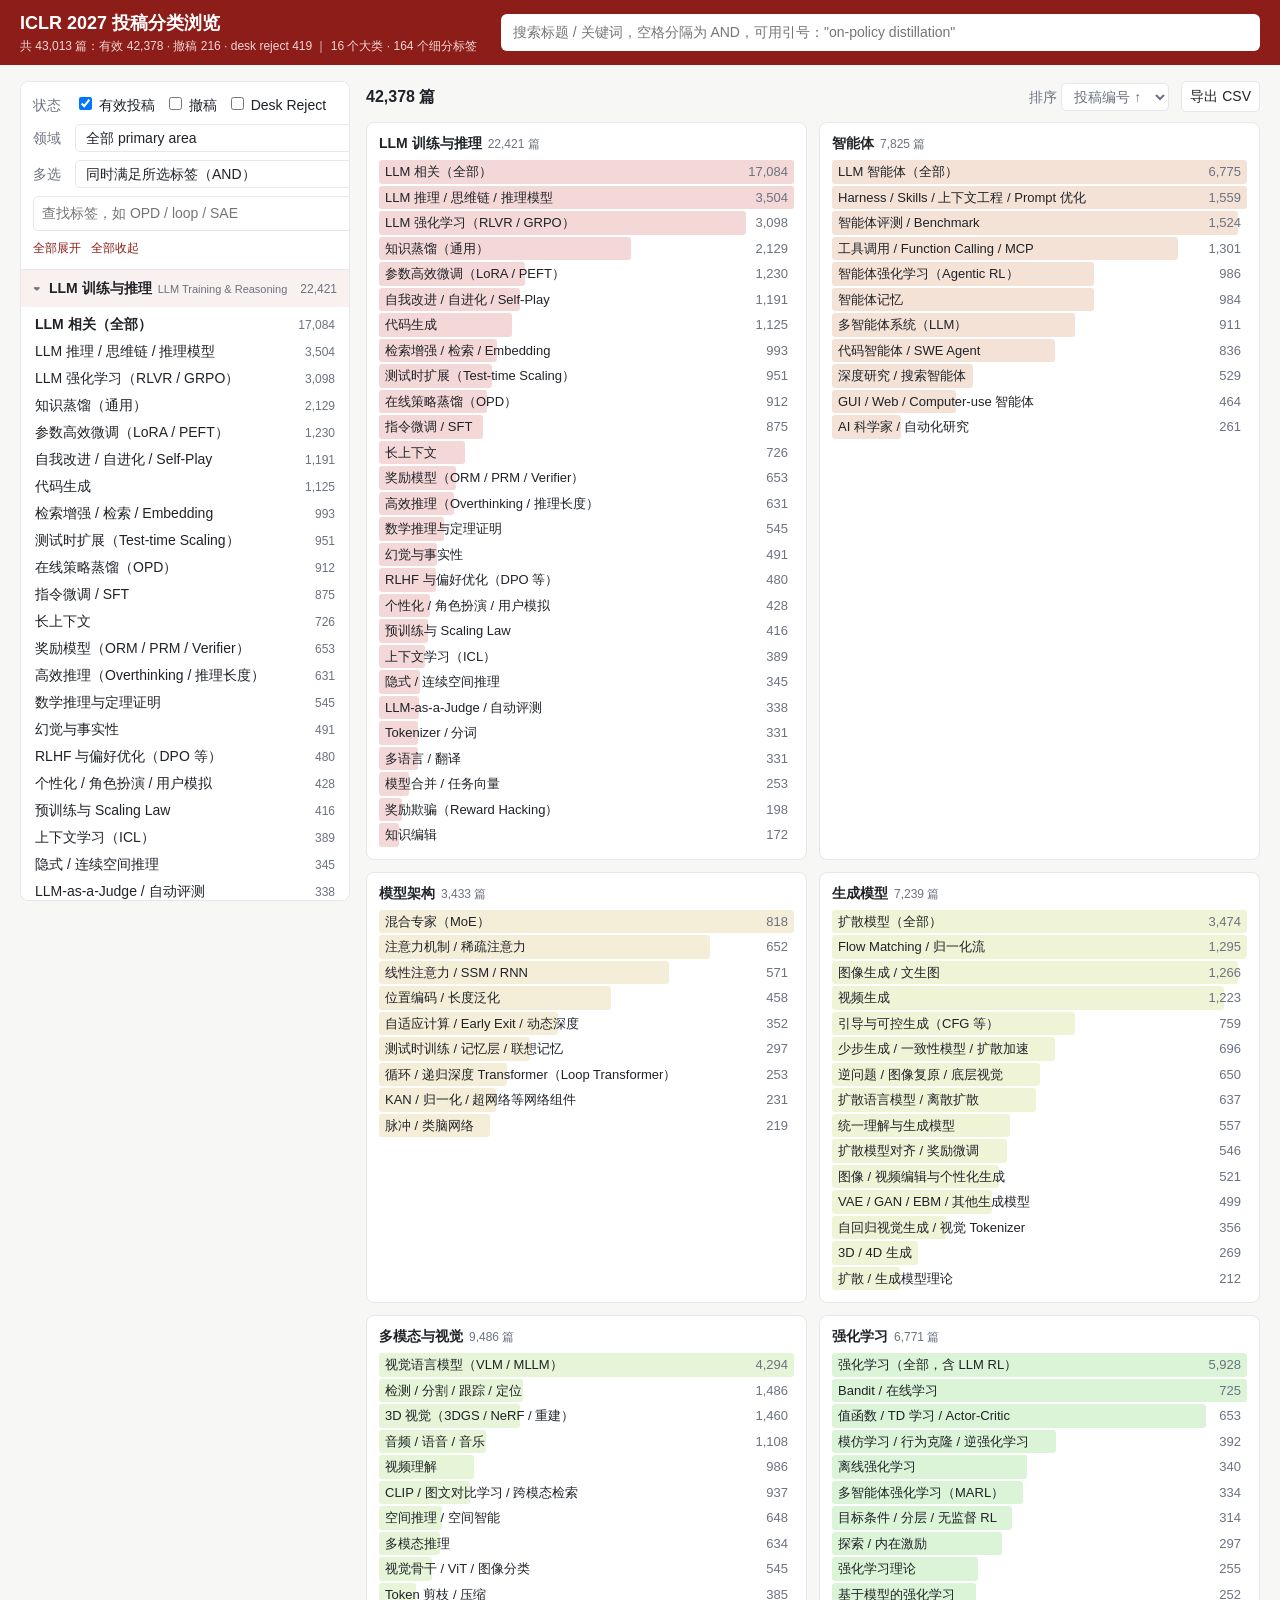
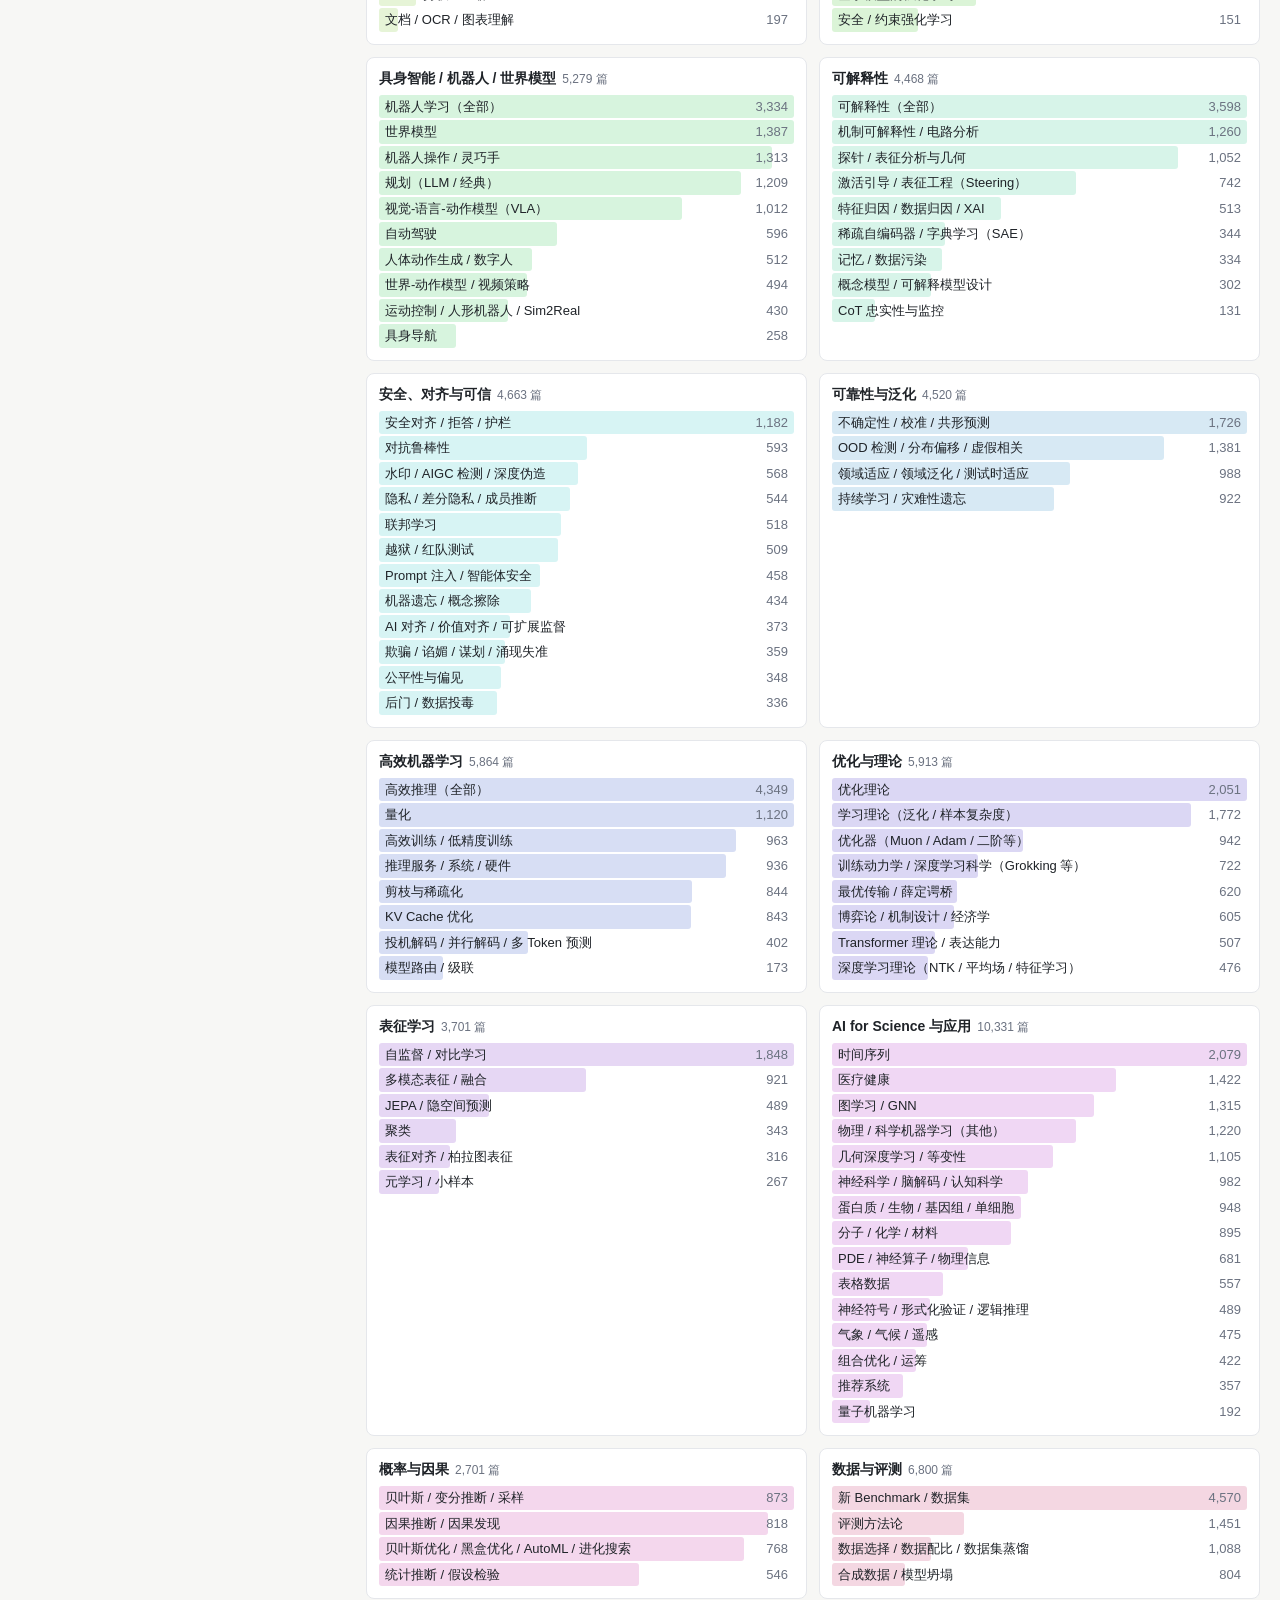
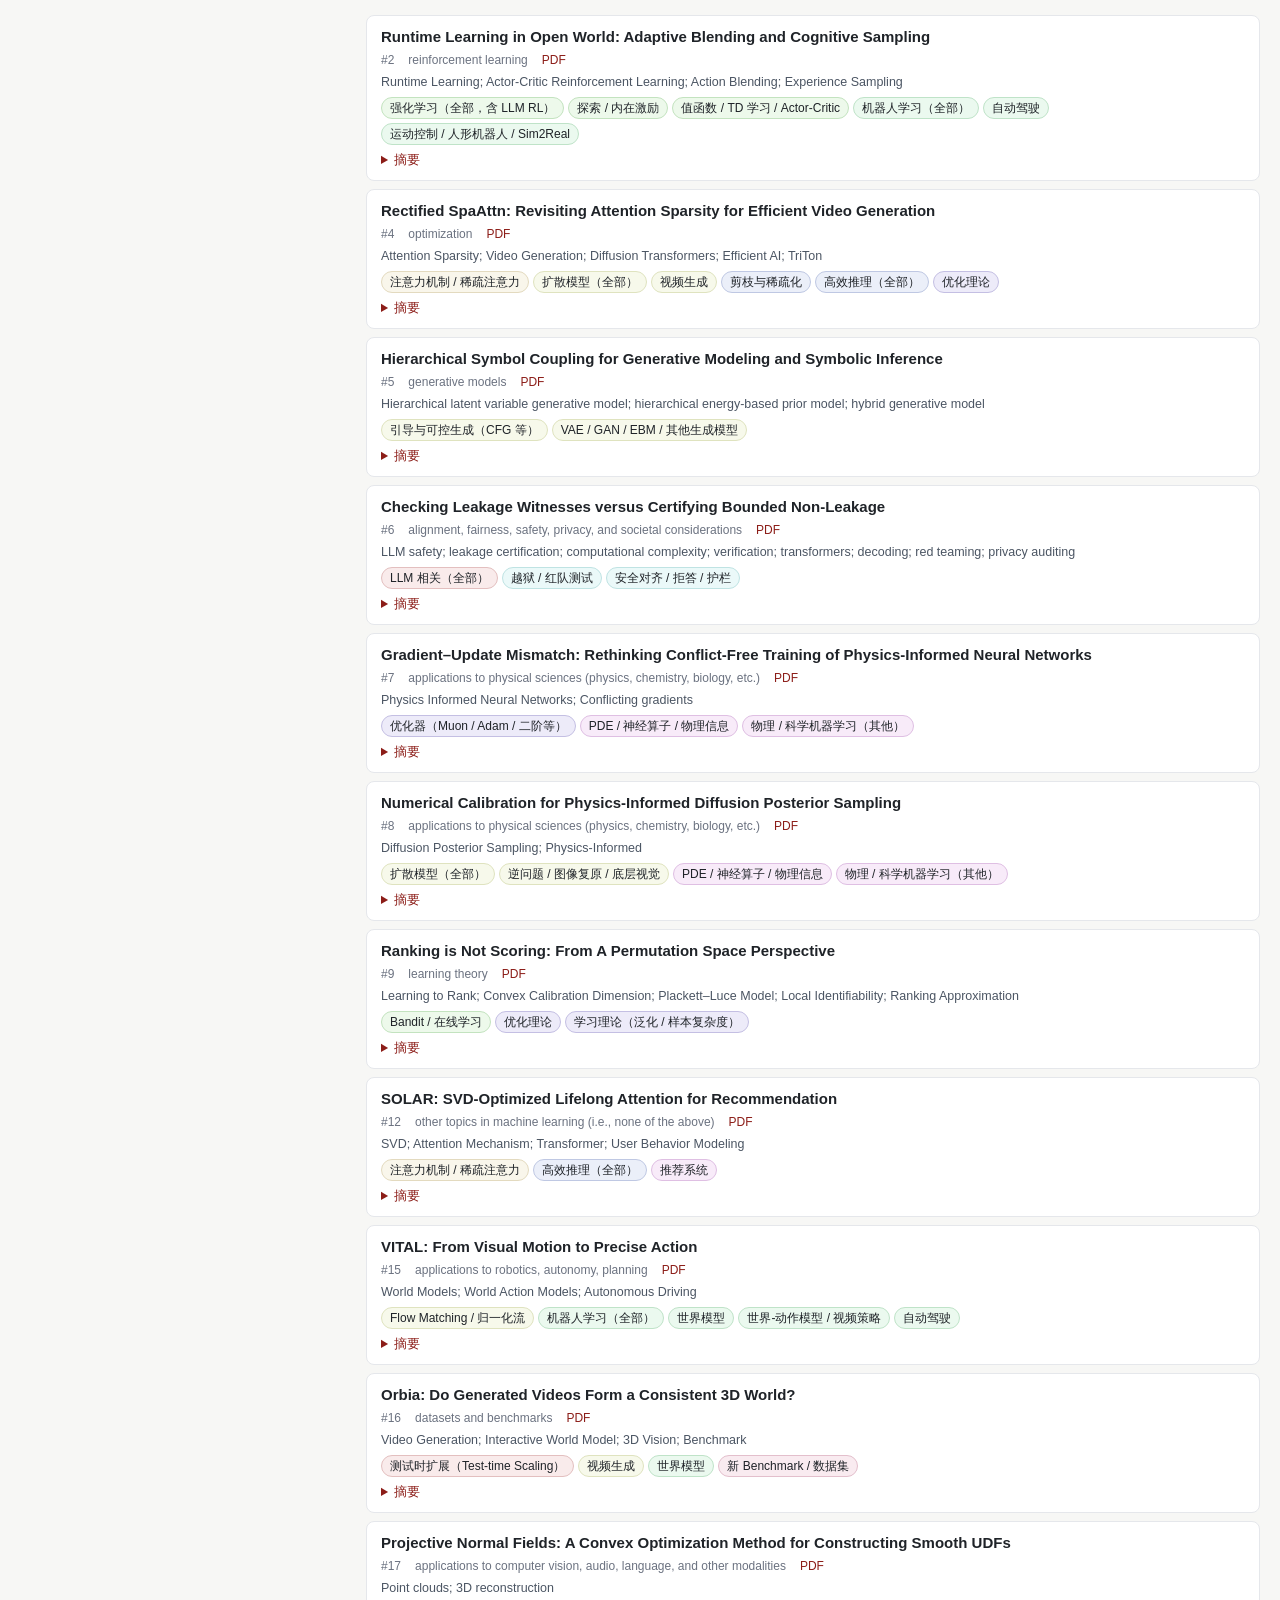
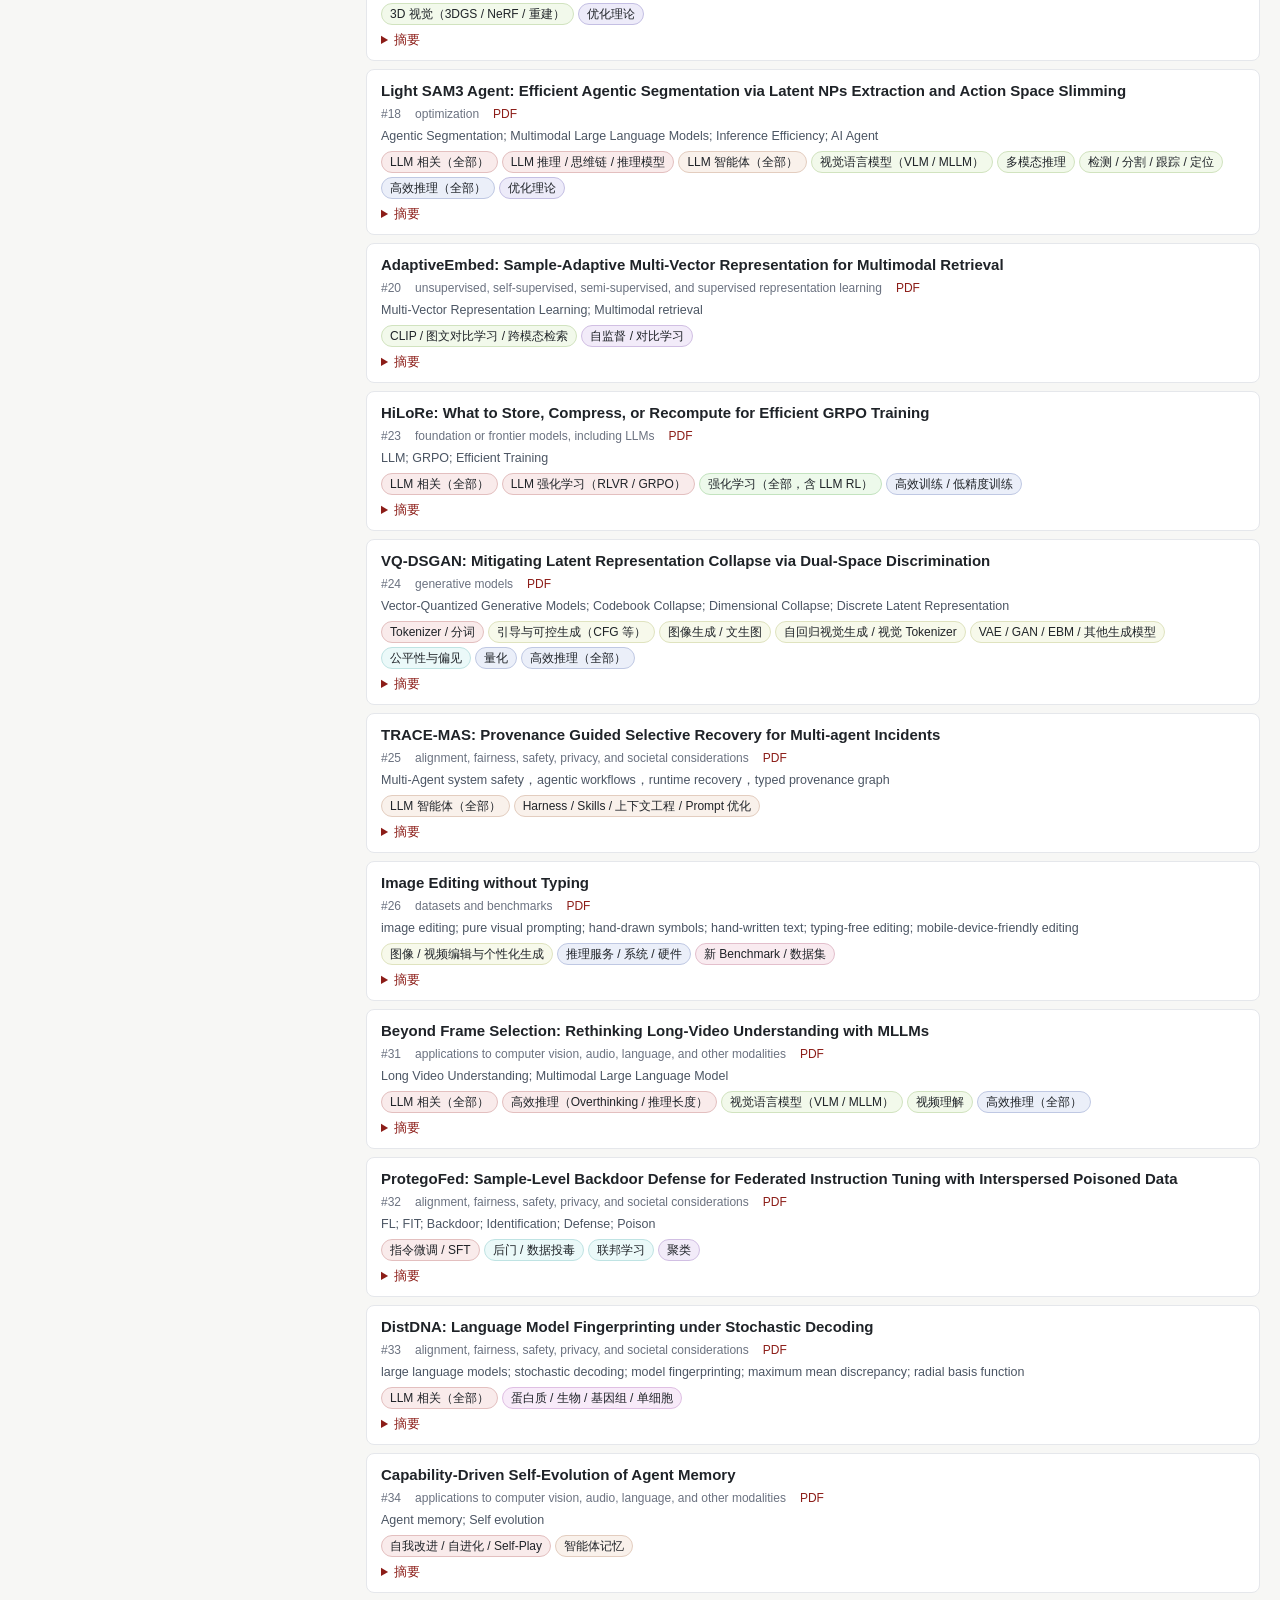
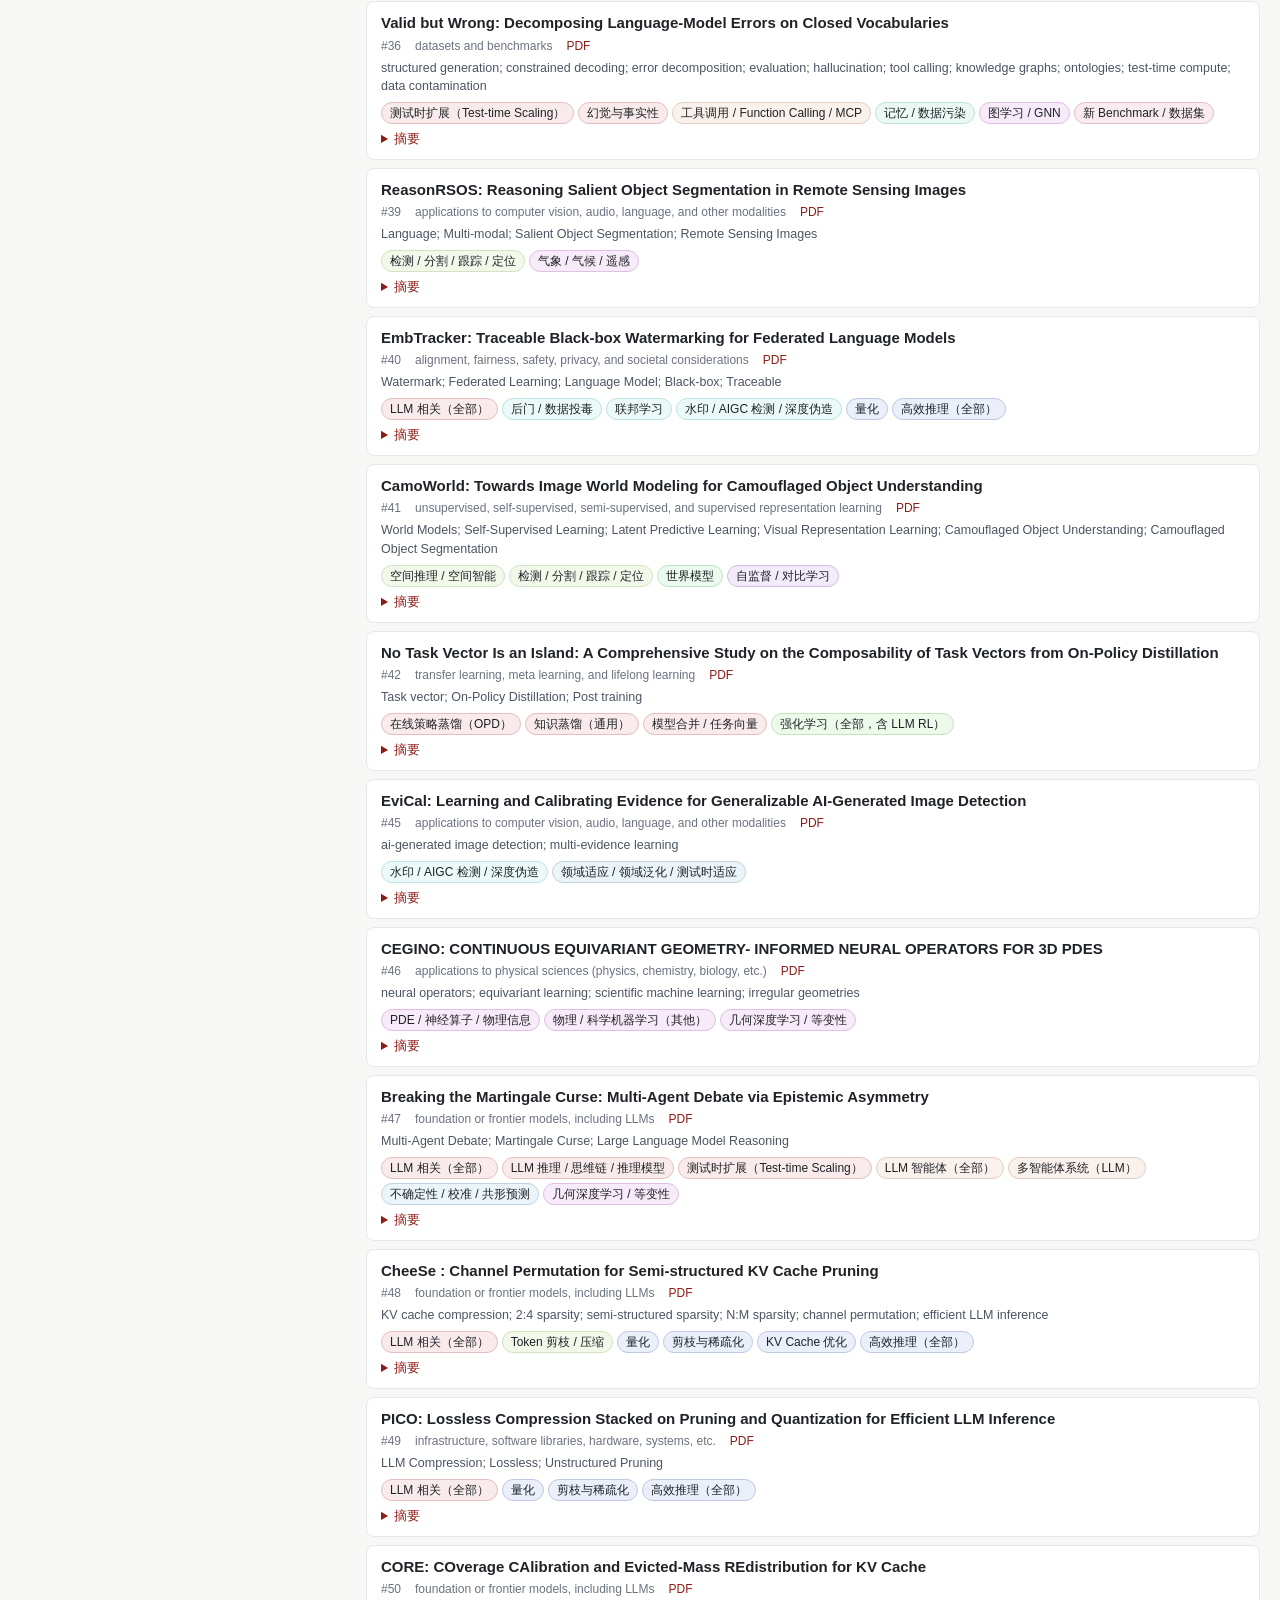
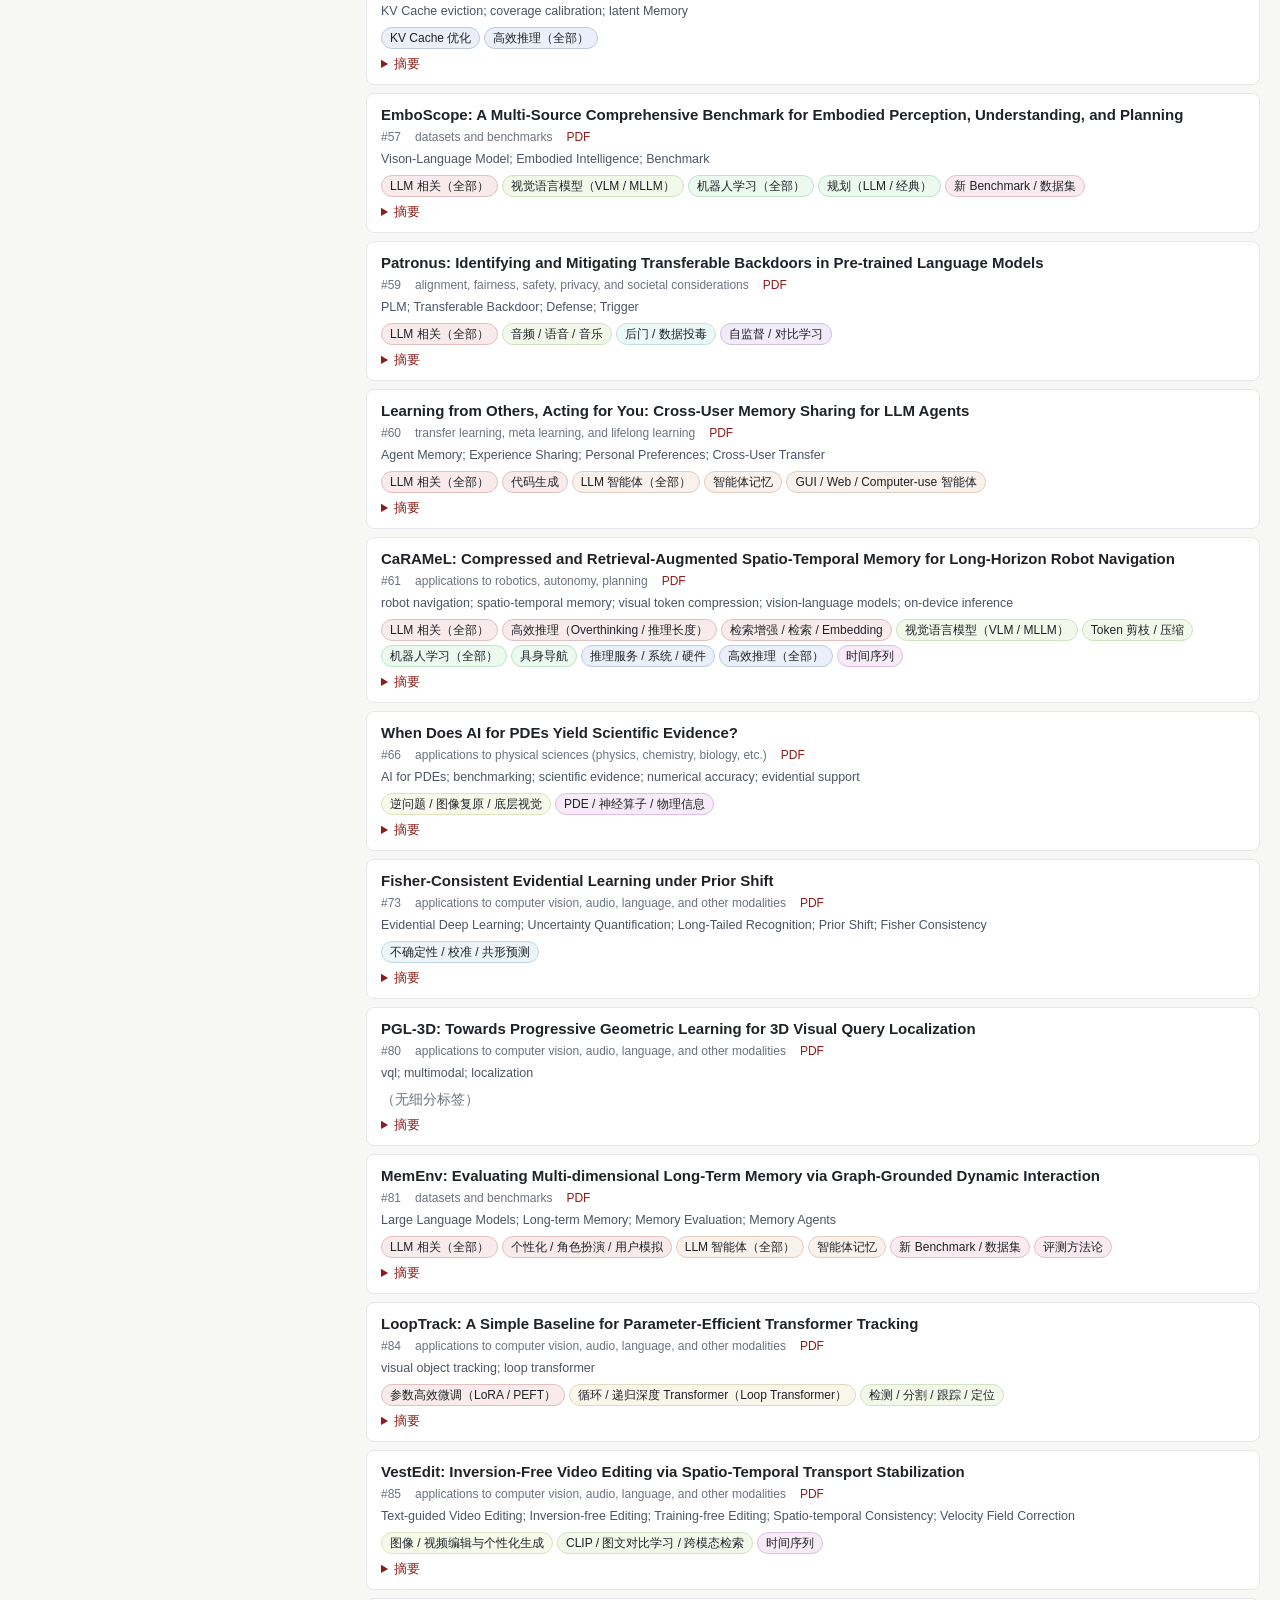
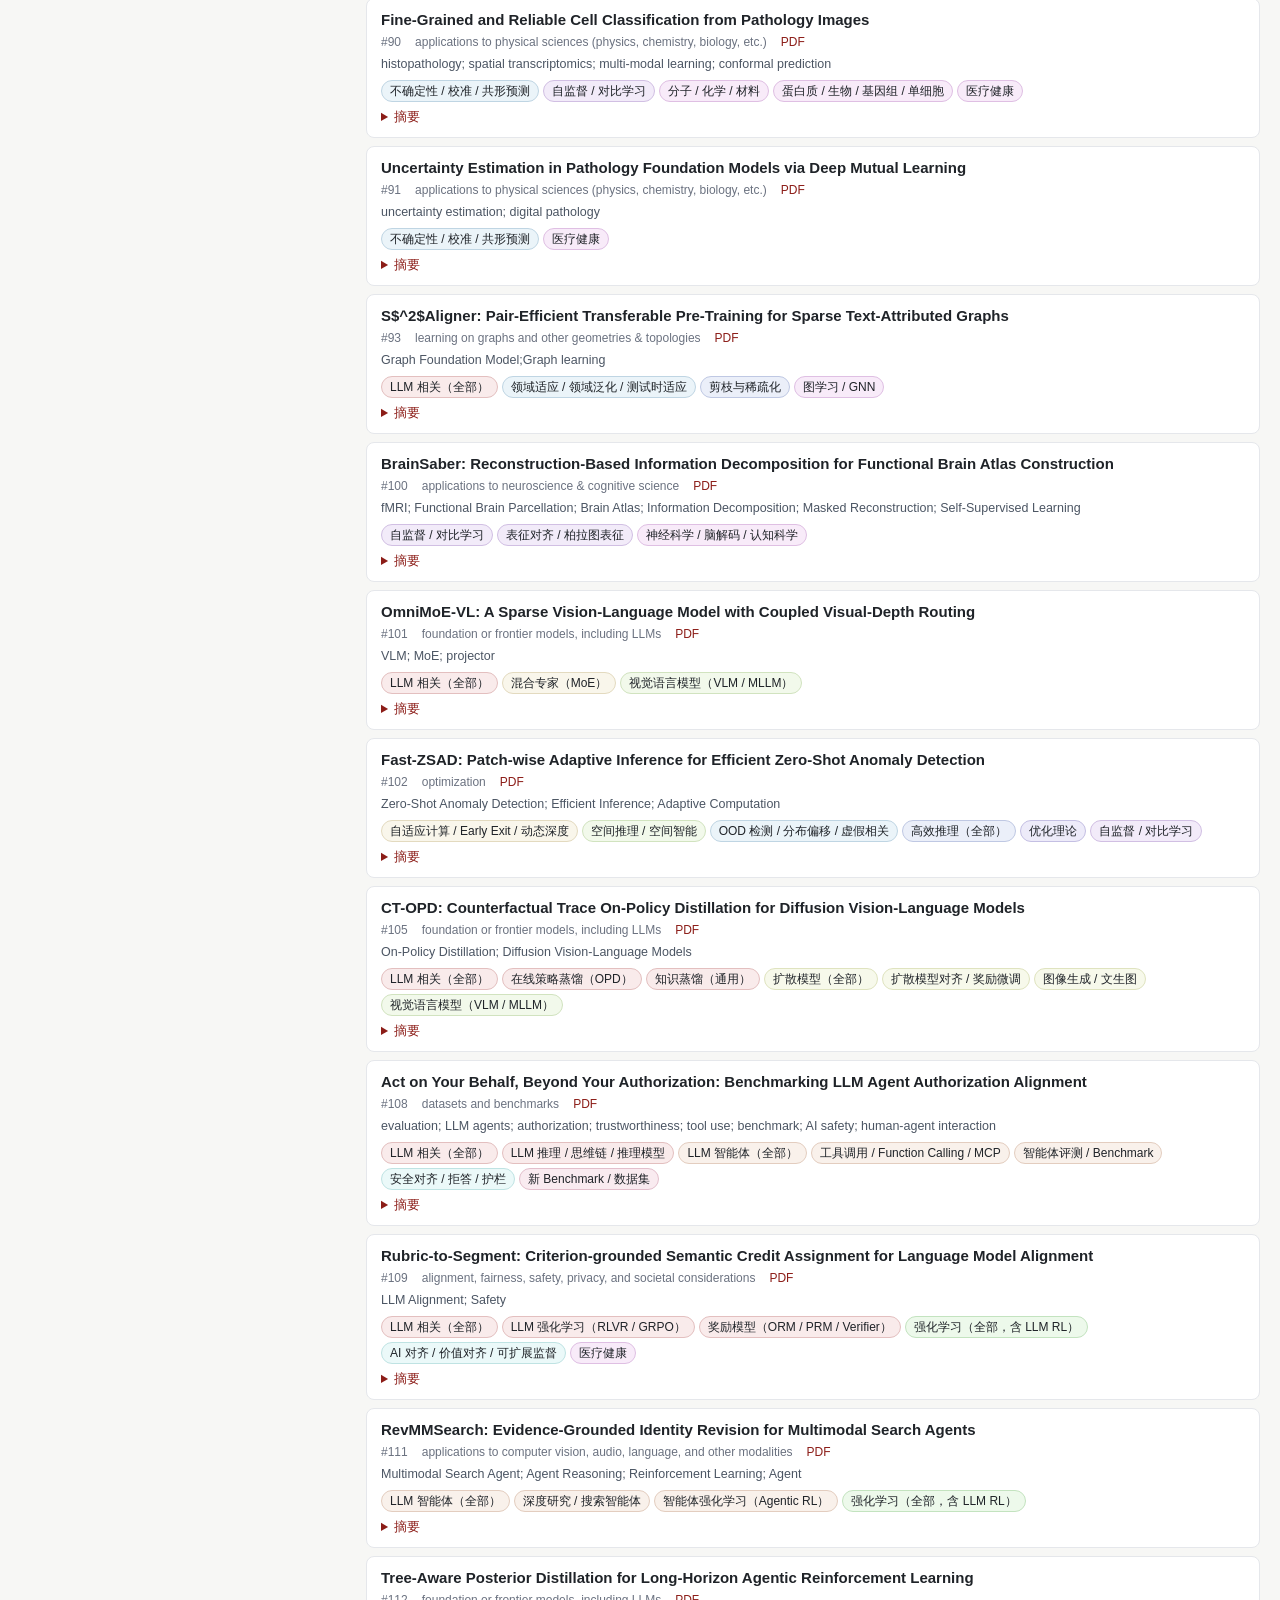
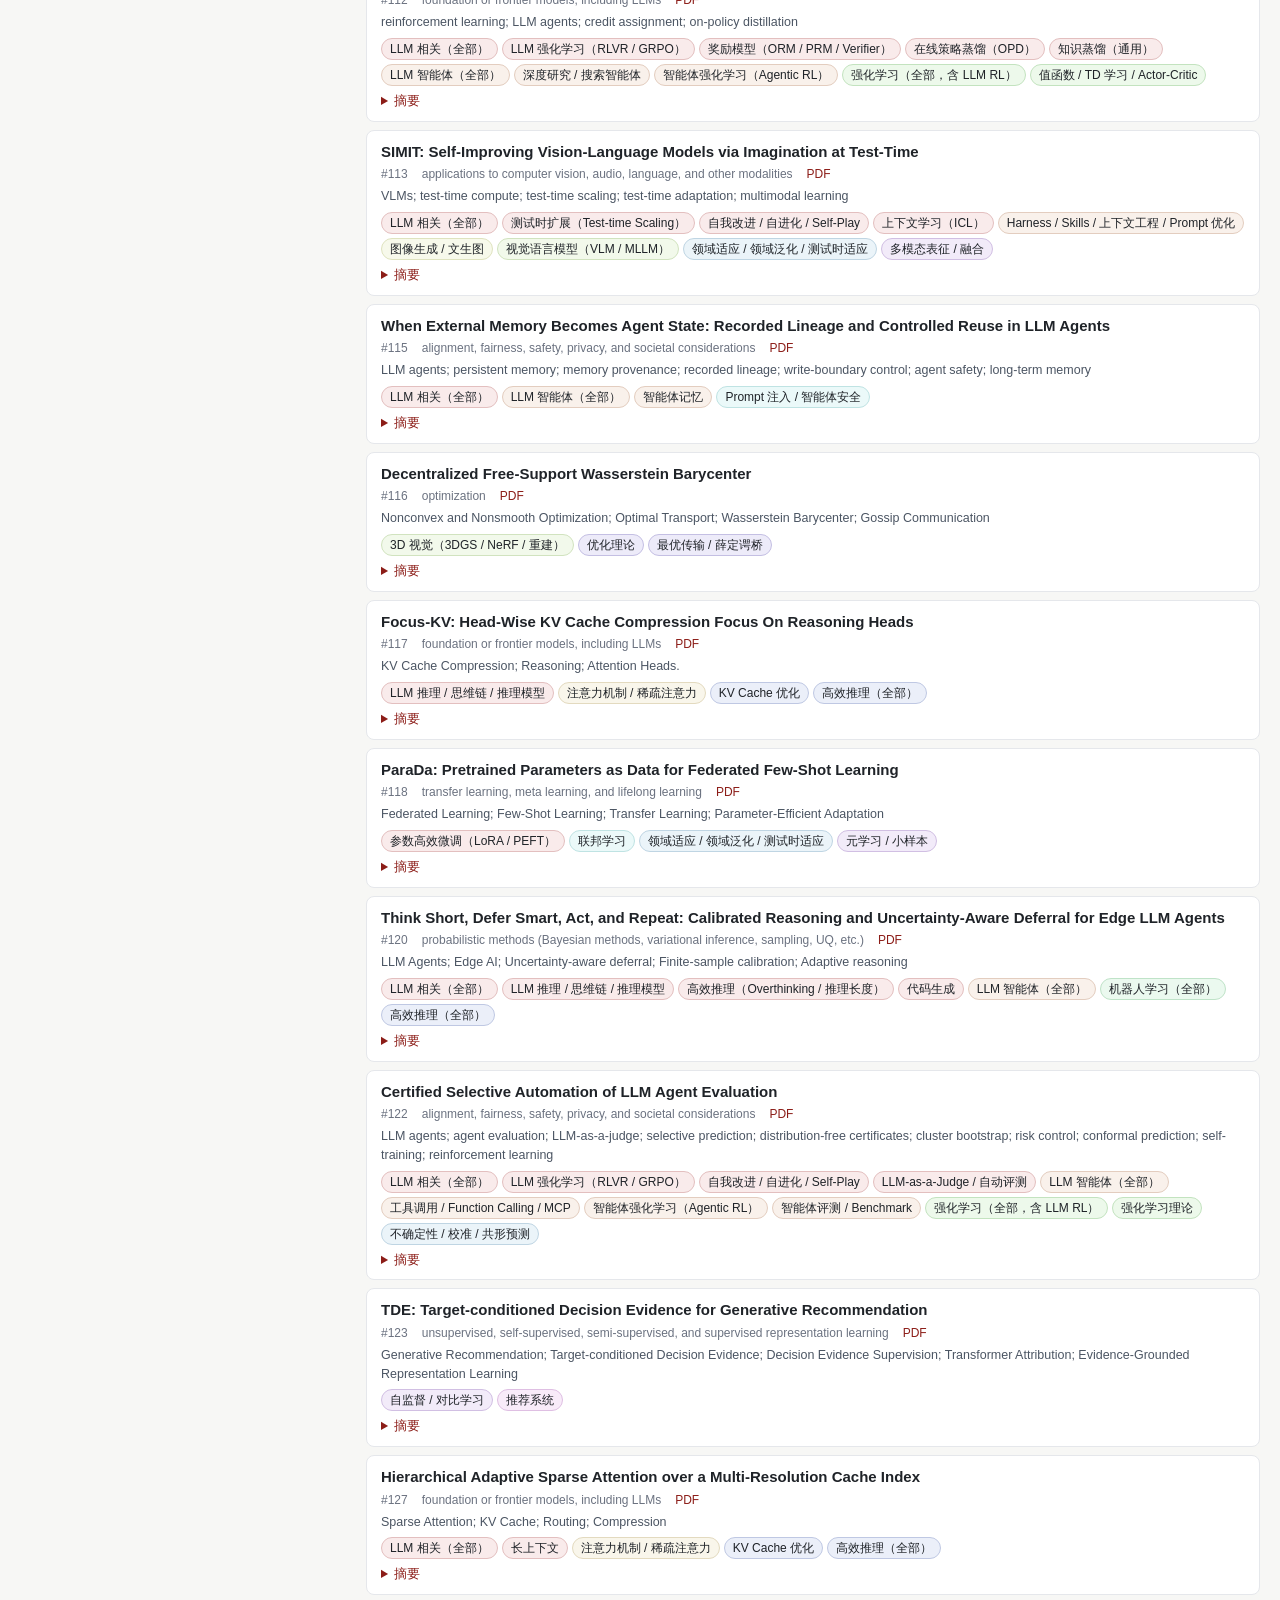
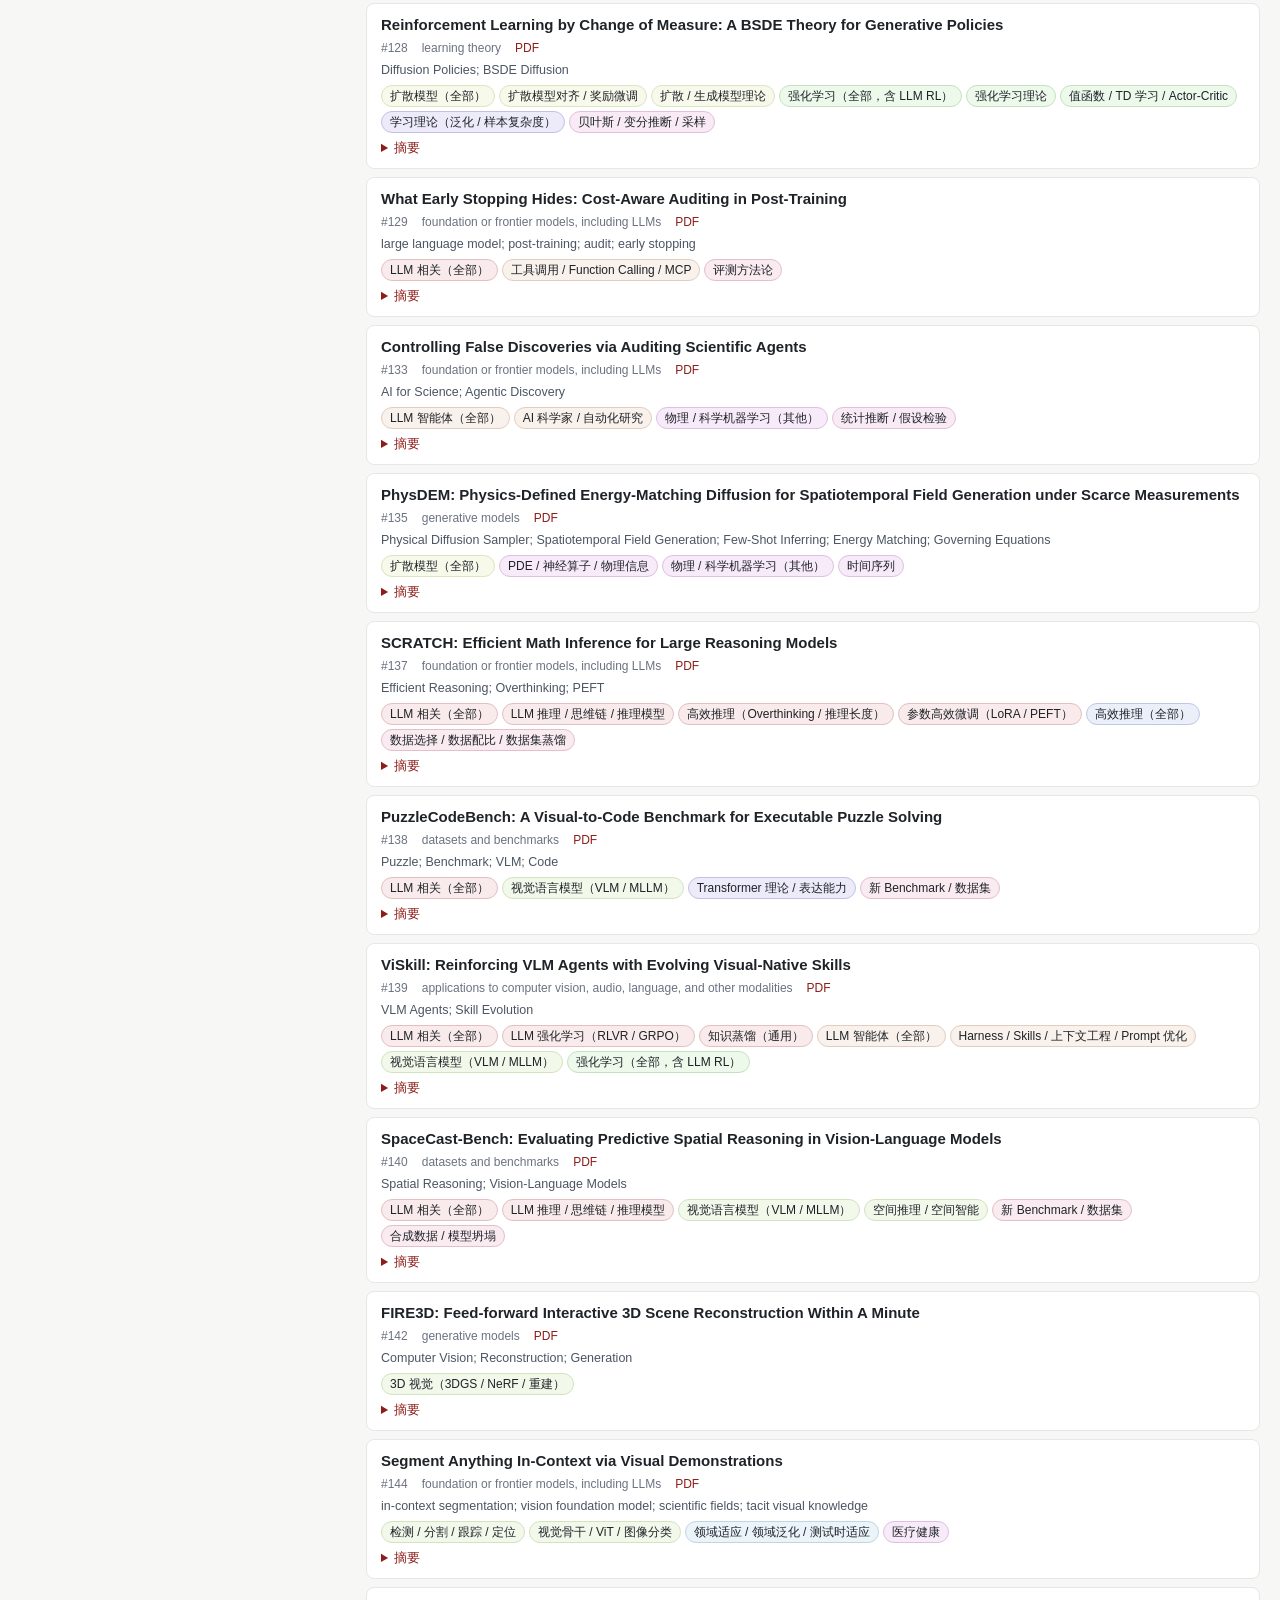
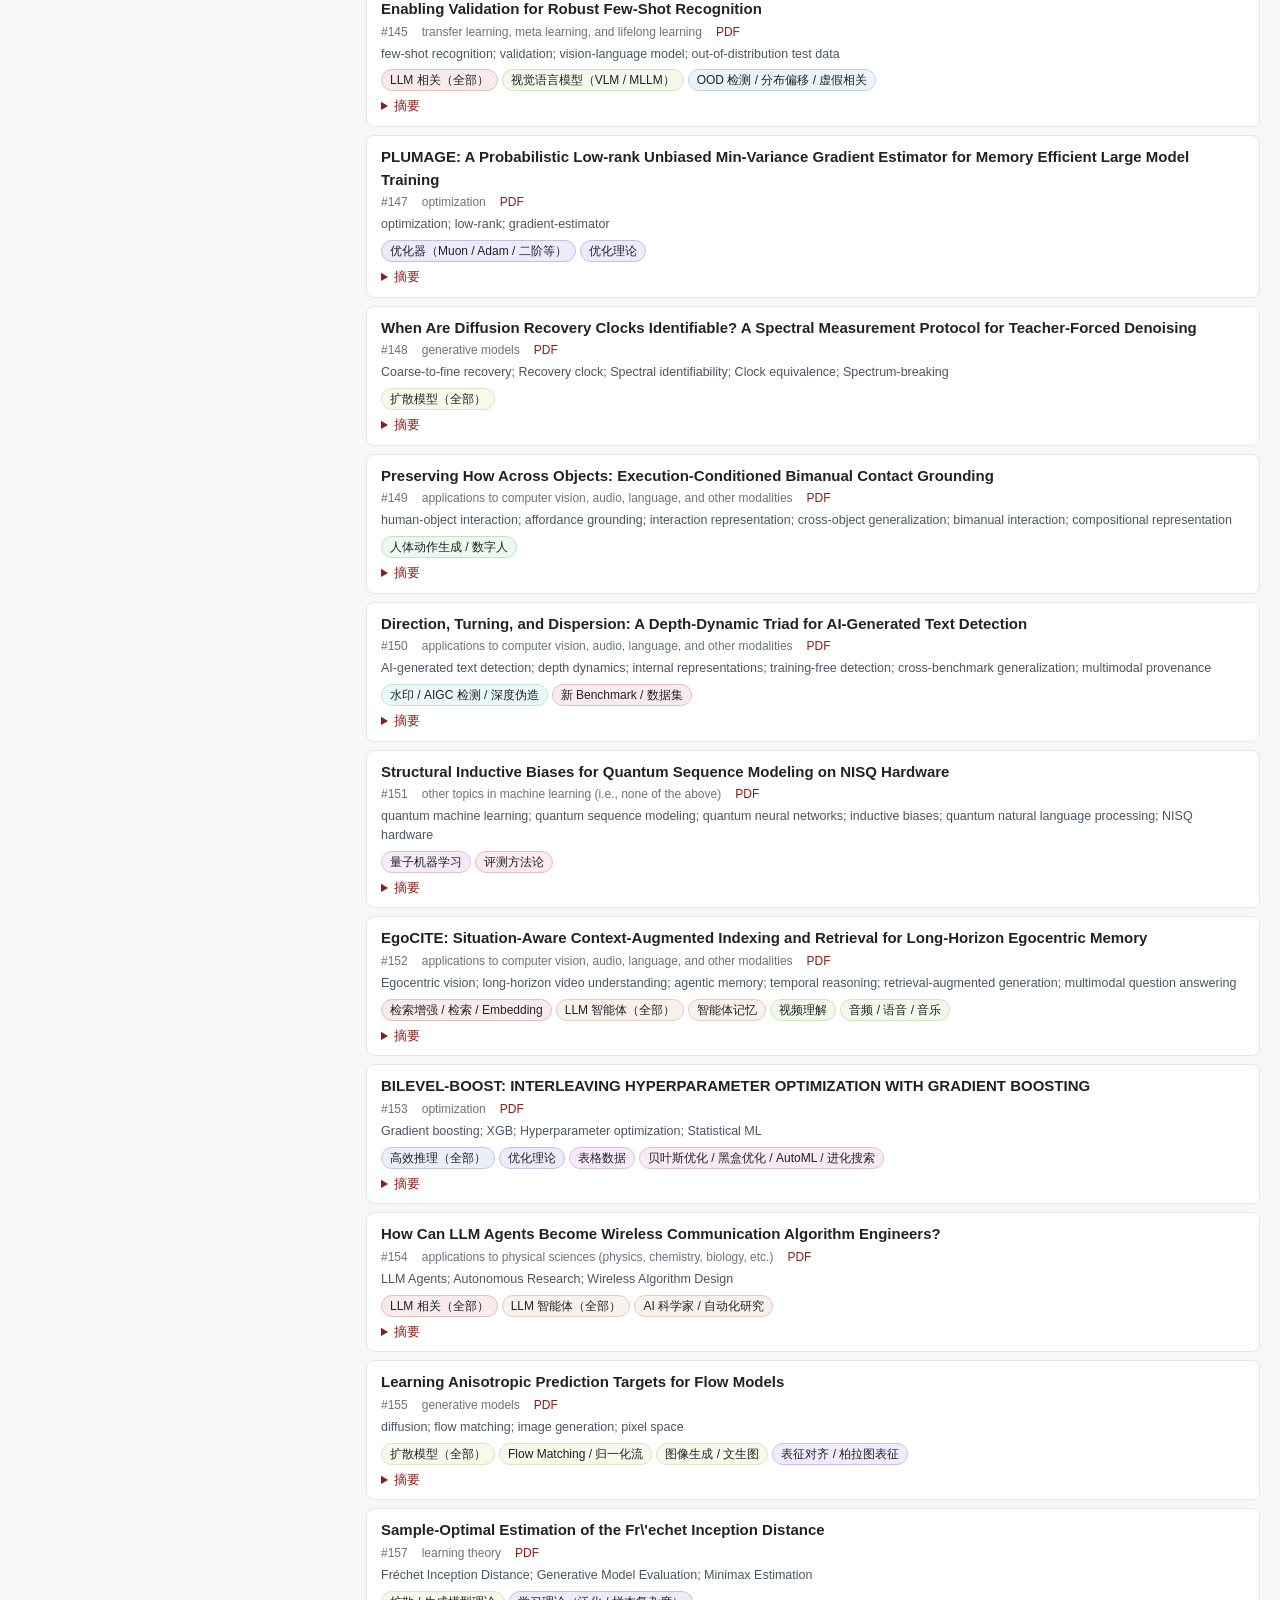
==== docs/index.html @ 9b720fb8 "Add static explorer site for browsing ICLR 2027 submissions by topic Co-authored-by: Cursor <cursora" ====
<!doctype html>
<html lang="zh-CN">
<head>
  <meta charset="utf-8">
  <meta name="viewport" content="width=device-width, initial-scale=1">
  <title>ICLR 2027 投稿分类浏览</title>
  <link rel="stylesheet" href="style.css">
</head>
<body>
  <header class="topbar">
    <div class="brand">
      <h1>ICLR 2027 投稿分类浏览</h1>
      <div id="stats" class="muted">加载数据中…</div>
    </div>
    <div class="searchbox">
      <input id="q" type="search" placeholder='搜索标题 / 关键词，空格分隔为 AND，可用引号："on-policy distillation"' autocomplete="off">
    </div>
  </header>

  <div class="layout">
    <aside id="sidebar">
      <div class="filters">
        <div class="frow">
          <span class="flabel">状态</span>
          <label><input type="checkbox" name="status" value="active" checked> 有效投稿</label>
          <label><input type="checkbox" name="status" value="withdrawn"> 撤稿</label>
          <label><input type="checkbox" name="status" value="desk_rejected"> Desk Reject</label>
        </div>
        <div class="frow">
          <span class="flabel">领域</span>
          <select id="area"><option value="">全部 primary area</option></select>
        </div>
        <div class="frow">
          <span class="flabel">多选</span>
          <select id="mode">
            <option value="and">同时满足所选标签（AND）</option>
            <option value="or">满足任一所选标签（OR）</option>
          </select>
        </div>
        <input id="tagfilter" type="search" placeholder="查找标签，如 OPD / loop / SAE" autocomplete="off">
        <div class="frow small">
          <button id="expand-all" class="link">全部展开</button>
          <button id="collapse-all" class="link">全部收起</button>
        </div>
      </div>
      <nav id="groups"></nav>
    </aside>

    <main>
      <div id="active-filters"></div>
      <div class="toolbar">
        <span id="count"></span>
        <span class="spacer"></span>
        <label class="muted">排序
          <select id="sort">
            <option value="num">投稿编号 ↑</option>
            <option value="num_desc">投稿编号 ↓</option>
            <option value="title">标题 A→Z</option>
            <option value="rel">搜索相关度</option>
          </select>
        </label>
        <button id="export">导出 CSV</button>
      </div>
      <section id="overview"></section>
      <ol id="list"></ol>
      <div id="sentinel" class="muted"></div>
    </main>
  </div>

  <footer class="muted">
    数据来自 <a href="https://openreview.net/group?id=ICLR.cc/2027/Conference" target="_blank" rel="noopener">OpenReview</a>，
    <span id="built"></span>。一级分类为作者自选的 primary area；细分标签由关键词规则自动生成（匹配标题、关键词与摘要），会有误判，
    规则见 <a href="https://github.com/yzc-666/iclr2027-explorer/blob/HEAD/scripts/taxonomy.py" target="_blank" rel="noopener">scripts/taxonomy.py</a>。
  </footer>

  <script src="app.js"></script>
</body>
</html>
---- docs/style.css ----
:root {
  --bg: #f7f7f5;
  --panel: #ffffff;
  --text: #1f2328;
  --muted: #6b7280;
  --line: #e5e7eb;
  --accent: #8c1d18;
  --accent-soft: #fbeceb;
  --mark: #fff1a8;
  font-family: -apple-system, BlinkMacSystemFont, "Segoe UI", "PingFang SC", "Hiragino Sans GB", "Microsoft YaHei", sans-serif;
}

* { box-sizing: border-box; }
body { margin: 0; background: var(--bg); color: var(--text); font-size: 14px; line-height: 1.5; }
a { color: var(--accent); text-decoration: none; }
a:hover { text-decoration: underline; }
button, select, input { font: inherit; color: inherit; }
.muted { color: var(--muted); }
mark { background: var(--mark); color: inherit; padding: 0 1px; border-radius: 2px; }

.topbar {
  position: sticky; top: 0; z-index: 10;
  display: flex; gap: 24px; align-items: center;
  padding: 10px 20px; background: var(--accent); color: #fff;
}
.topbar h1 { margin: 0; font-size: 18px; white-space: nowrap; }
.topbar .muted { color: #f3d6d4; font-size: 12px; }
.searchbox { flex: 1; }
.searchbox input {
  width: 100%; padding: 8px 12px; border: 0; border-radius: 6px; font-size: 14px; outline: none;
  color: var(--text); background: #fff;
}

.layout { display: flex; gap: 16px; padding: 16px 20px; align-items: flex-start; }

#sidebar {
  position: sticky; top: 64px; width: 330px; flex-shrink: 0;
  max-height: calc(100vh - 80px); overflow-y: auto;
  background: var(--panel); border: 1px solid var(--line); border-radius: 8px;
}
.filters { padding: 12px; border-bottom: 1px solid var(--line); display: grid; gap: 8px; }
.frow { display: flex; flex-wrap: wrap; gap: 6px 10px; align-items: center; }
.frow.small { font-size: 12px; }
.flabel { color: var(--muted); width: 32px; flex-shrink: 0; }
.frow select { flex: 1; min-width: 0; padding: 4px 6px; border: 1px solid var(--line); border-radius: 5px; background: #fff; }
#tagfilter { padding: 6px 8px; border: 1px solid var(--line); border-radius: 5px; }
button.link { background: none; border: 0; padding: 0; color: var(--accent); cursor: pointer; }

.group { border-bottom: 1px solid var(--line); }
.ghead {
  width: 100%; display: flex; align-items: baseline; gap: 6px; padding: 8px 12px;
  background: hsl(var(--hue) 45% 96%); border: 0; cursor: pointer; text-align: left; font-weight: 600;
}
.ghead .en { font-weight: 400; font-size: 11px; flex: 1; overflow: hidden; text-overflow: ellipsis; white-space: nowrap; }
.ghead .n { font-weight: 400; color: var(--muted); font-size: 12px; }
.caret::before { content: "▸"; display: inline-block; width: 10px; color: var(--muted); }
.group.open .caret::before { content: "▾"; }
.group ul { display: none; list-style: none; margin: 0; padding: 4px 6px 8px; }
.group.open ul { display: block; }
.tag {
  width: 100%; display: flex; gap: 8px; align-items: center; padding: 3px 8px;
  border: 0; border-radius: 5px; background: none; cursor: pointer; text-align: left;
}
.tag:hover { background: #f3f4f6; }
.tag .name { flex: 1; }
.tag .n { color: var(--muted); font-size: 12px; font-variant-numeric: tabular-nums; }
.tag.on { background: hsl(var(--hue) 60% 88%); font-weight: 600; }
.tag.zero { opacity: 0.4; }
.tag.pinned .name { font-weight: 600; }

main { flex: 1; min-width: 0; }
#active-filters { display: flex; flex-wrap: wrap; gap: 6px; margin-bottom: 8px; }
#active-filters:empty { display: none; }
.afilter {
  display: inline-flex; gap: 6px; align-items: center; padding: 3px 10px;
  background: var(--accent-soft); border: 1px solid #f0c9c6; border-radius: 999px; cursor: pointer;
}
.afilter::after { content: "×"; color: var(--muted); }
.afilter.clear { background: none; border-style: dashed; }
.afilter.clear::after { content: none; }

.toolbar { display: flex; gap: 12px; align-items: center; margin-bottom: 10px; }
.toolbar .spacer { flex: 1; }
#count { font-size: 16px; font-weight: 600; }
.toolbar select, .toolbar button {
  padding: 4px 8px; border: 1px solid var(--line); border-radius: 5px; background: #fff; cursor: pointer;
}

#overview { display: grid; grid-template-columns: repeat(auto-fill, minmax(300px, 1fr)); gap: 12px; margin-bottom: 16px; }
#overview:empty { display: none; }
.ocard { background: var(--panel); border: 1px solid var(--line); border-radius: 8px; padding: 10px 12px; }
.ocard h3 { margin: 0 0 6px; font-size: 14px; display: flex; gap: 6px; align-items: baseline; }
.ocard h3 .n { color: var(--muted); font-weight: 400; font-size: 12px; }
.obar {
  position: relative; display: flex; justify-content: space-between; gap: 8px;
  width: 100%; padding: 2px 6px; margin: 2px 0; border: 0; background: none; cursor: pointer; text-align: left; font-size: 13px;
}
.obar .fill { position: absolute; inset: 0 auto 0 0; background: hsl(var(--hue) 55% 90%); border-radius: 3px; z-index: 0; }
.obar span { position: relative; z-index: 1; }
.obar .n { color: var(--muted); font-variant-numeric: tabular-nums; }
.obar:hover .fill { background: hsl(var(--hue) 55% 82%); }

#list { list-style: none; margin: 0; padding: 0; display: grid; gap: 8px; }
.paper { background: var(--panel); border: 1px solid var(--line); border-radius: 8px; padding: 10px 14px; }
.ptitle { font-size: 15px; font-weight: 600; display: flex; gap: 8px; align-items: baseline; }
.ptitle a { color: var(--text); }
.ptitle a:hover { color: var(--accent); }
.badge { font-size: 11px; font-weight: 400; padding: 0 6px; border-radius: 4px; background: #eee; color: var(--muted); white-space: nowrap; }
.badge.withdrawn { background: #fff4e5; color: #9a5b00; }
.badge.desk_rejected { background: #fdecec; color: #a12622; }
.pmeta { display: flex; flex-wrap: wrap; gap: 4px 14px; color: var(--muted); font-size: 12px; margin-top: 2px; }
.kw { color: #4b5563; font-size: 12.5px; margin-top: 4px; }
.chips { display: flex; flex-wrap: wrap; gap: 4px; margin-top: 6px; }
.chip {
  padding: 1px 8px; font-size: 12px; border-radius: 999px; cursor: pointer;
  border: 1px solid hsl(var(--hue) 40% 82%); background: hsl(var(--hue) 55% 95%);
}
.chip:hover, .chip.on { background: hsl(var(--hue) 60% 85%); }
details { margin-top: 6px; }
summary { cursor: pointer; color: var(--accent); font-size: 12.5px; width: fit-content; }
.abs { margin-top: 6px; white-space: pre-wrap; color: #374151; font-size: 13px; }
#sentinel { text-align: center; padding: 20px; }

footer { padding: 16px 20px 28px; font-size: 12px; }

@media (max-width: 900px) {
  .topbar { flex-direction: column; align-items: stretch; gap: 8px; position: static; }
  .layout { flex-direction: column; padding: 10px; }
  #sidebar { position: static; width: 100%; max-height: 50vh; }
}
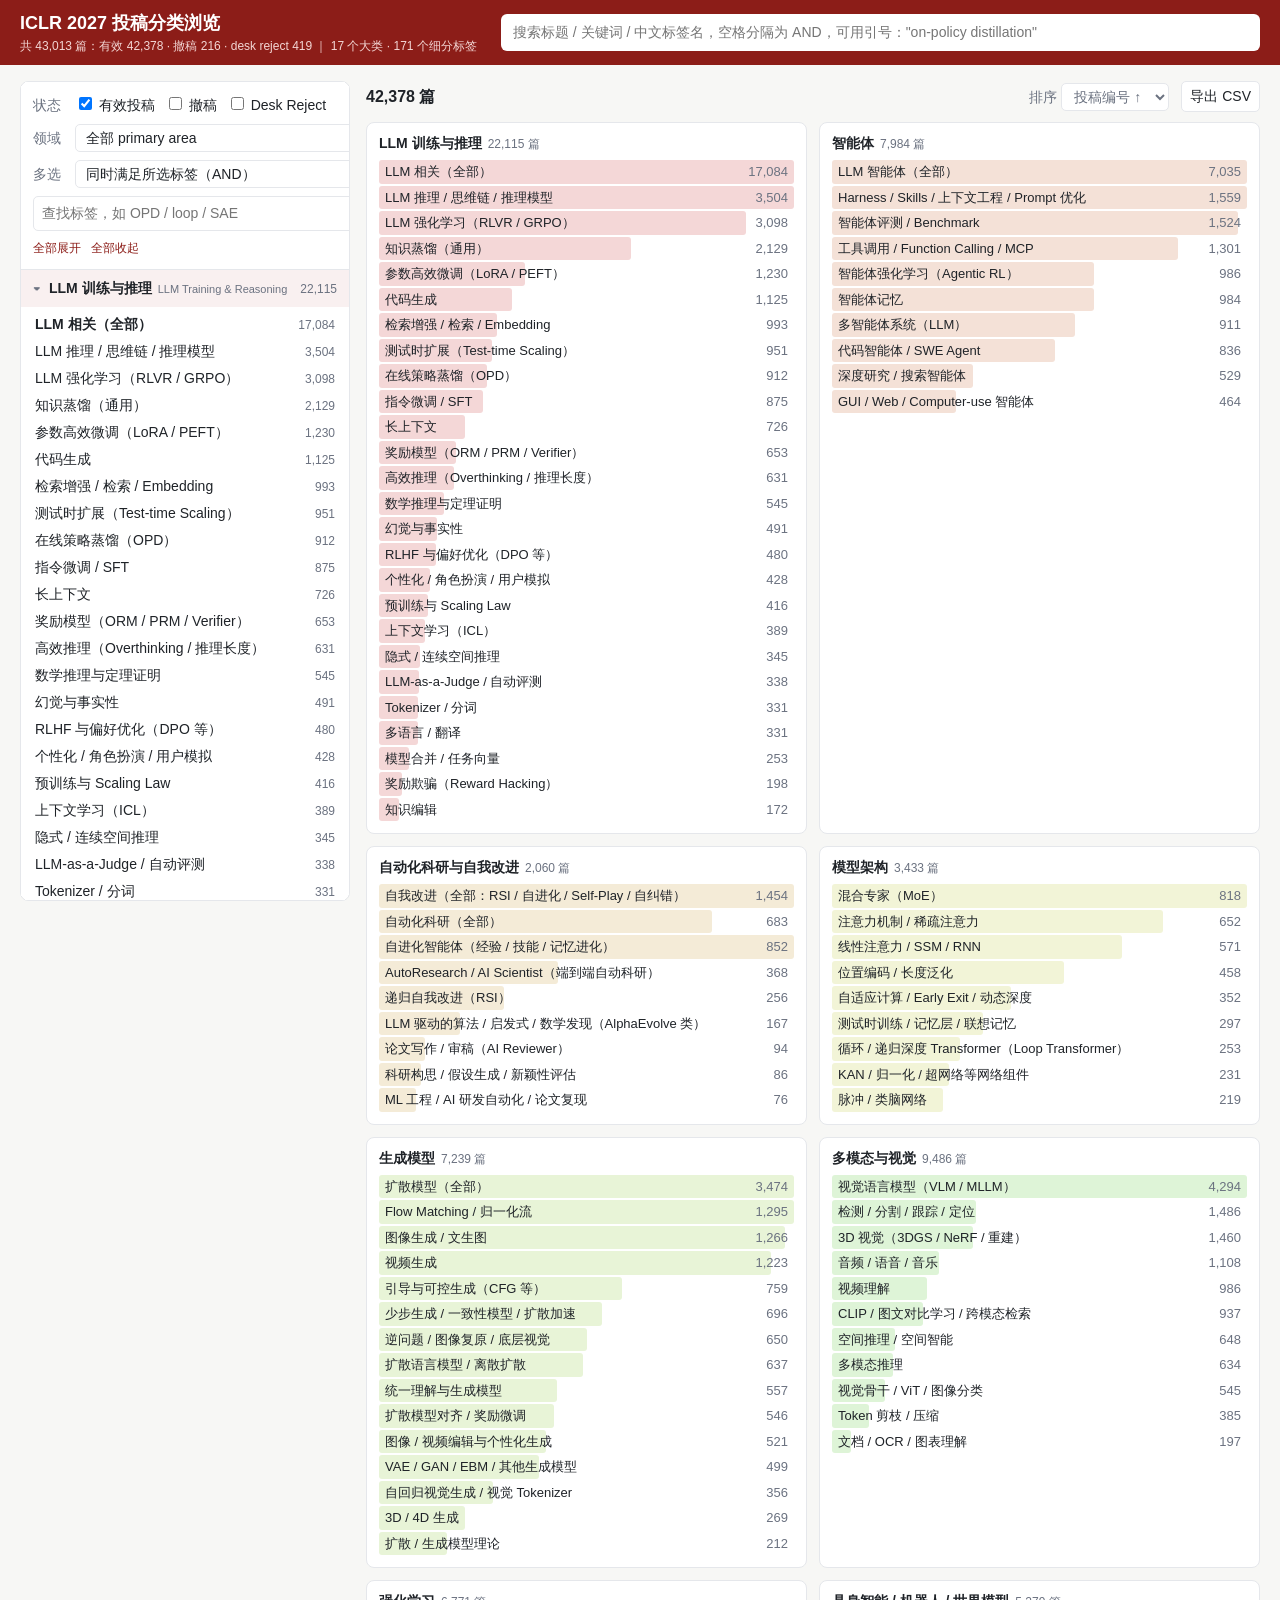
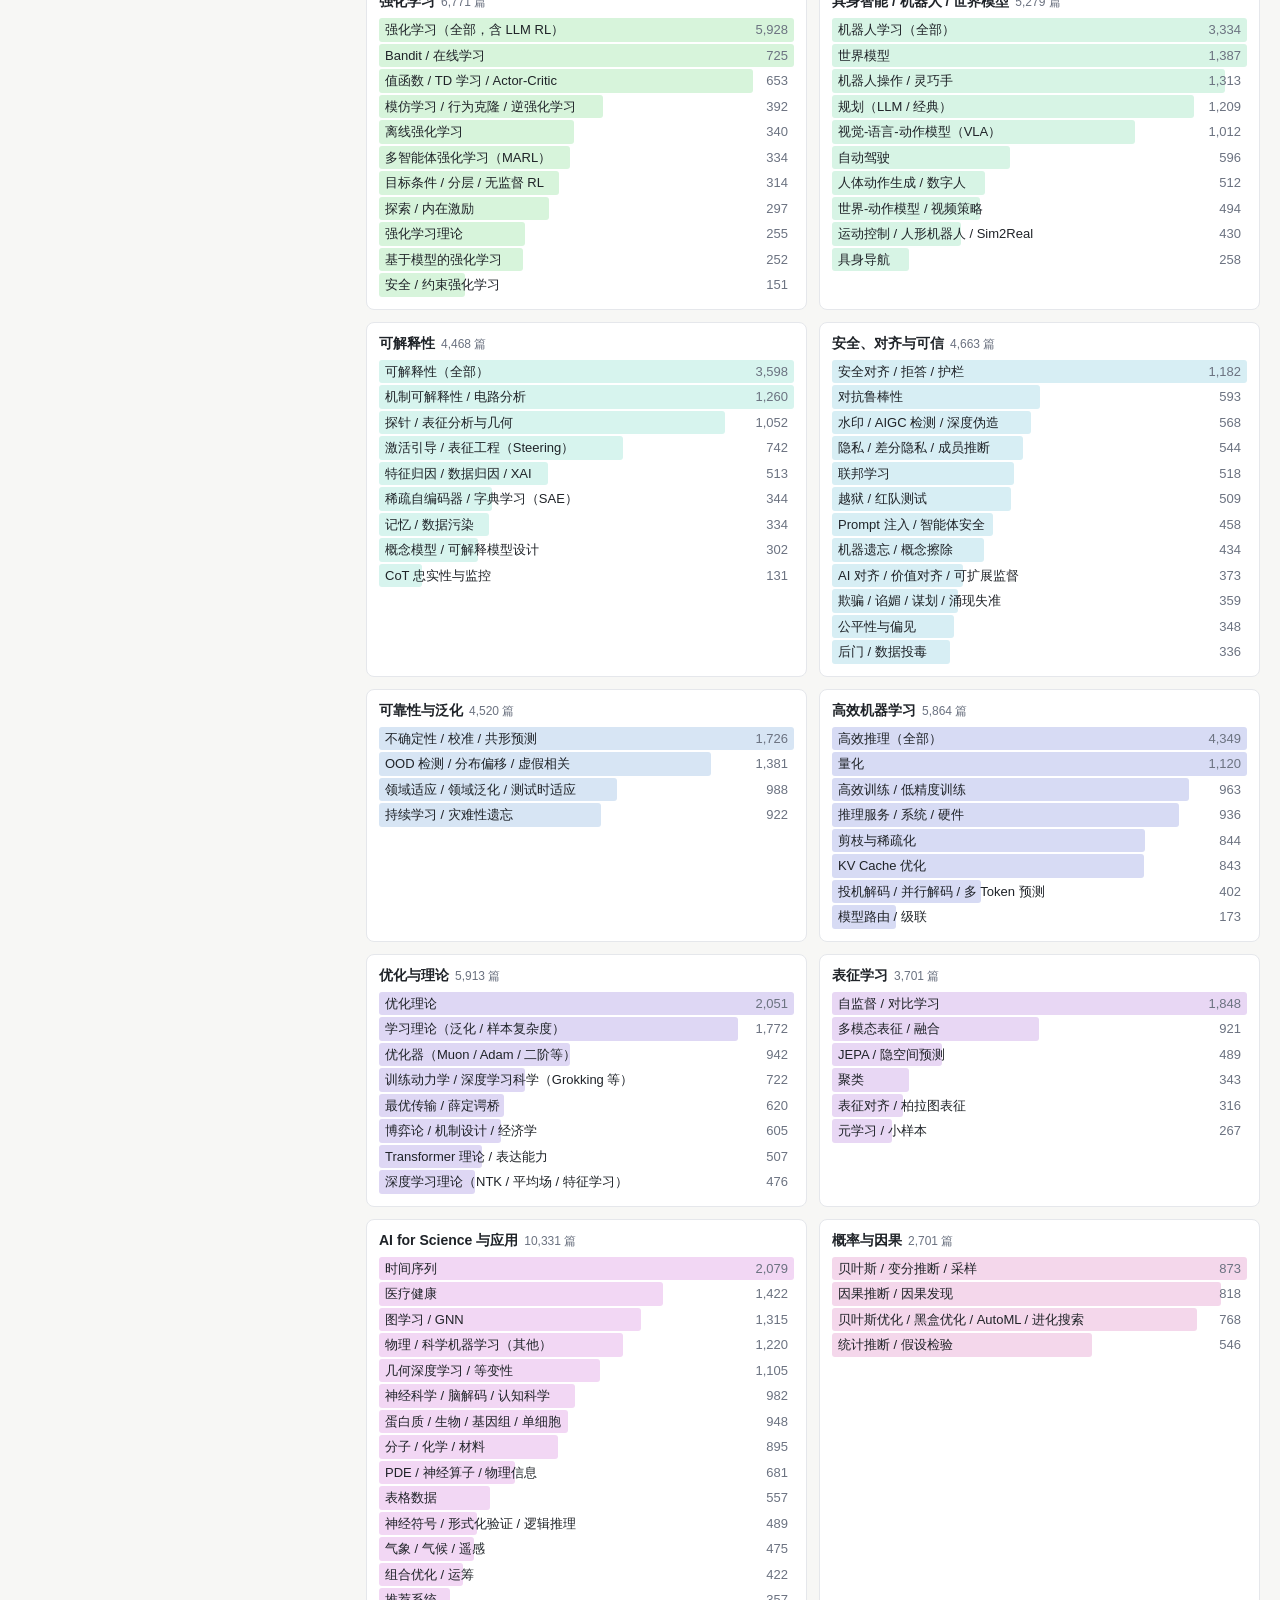
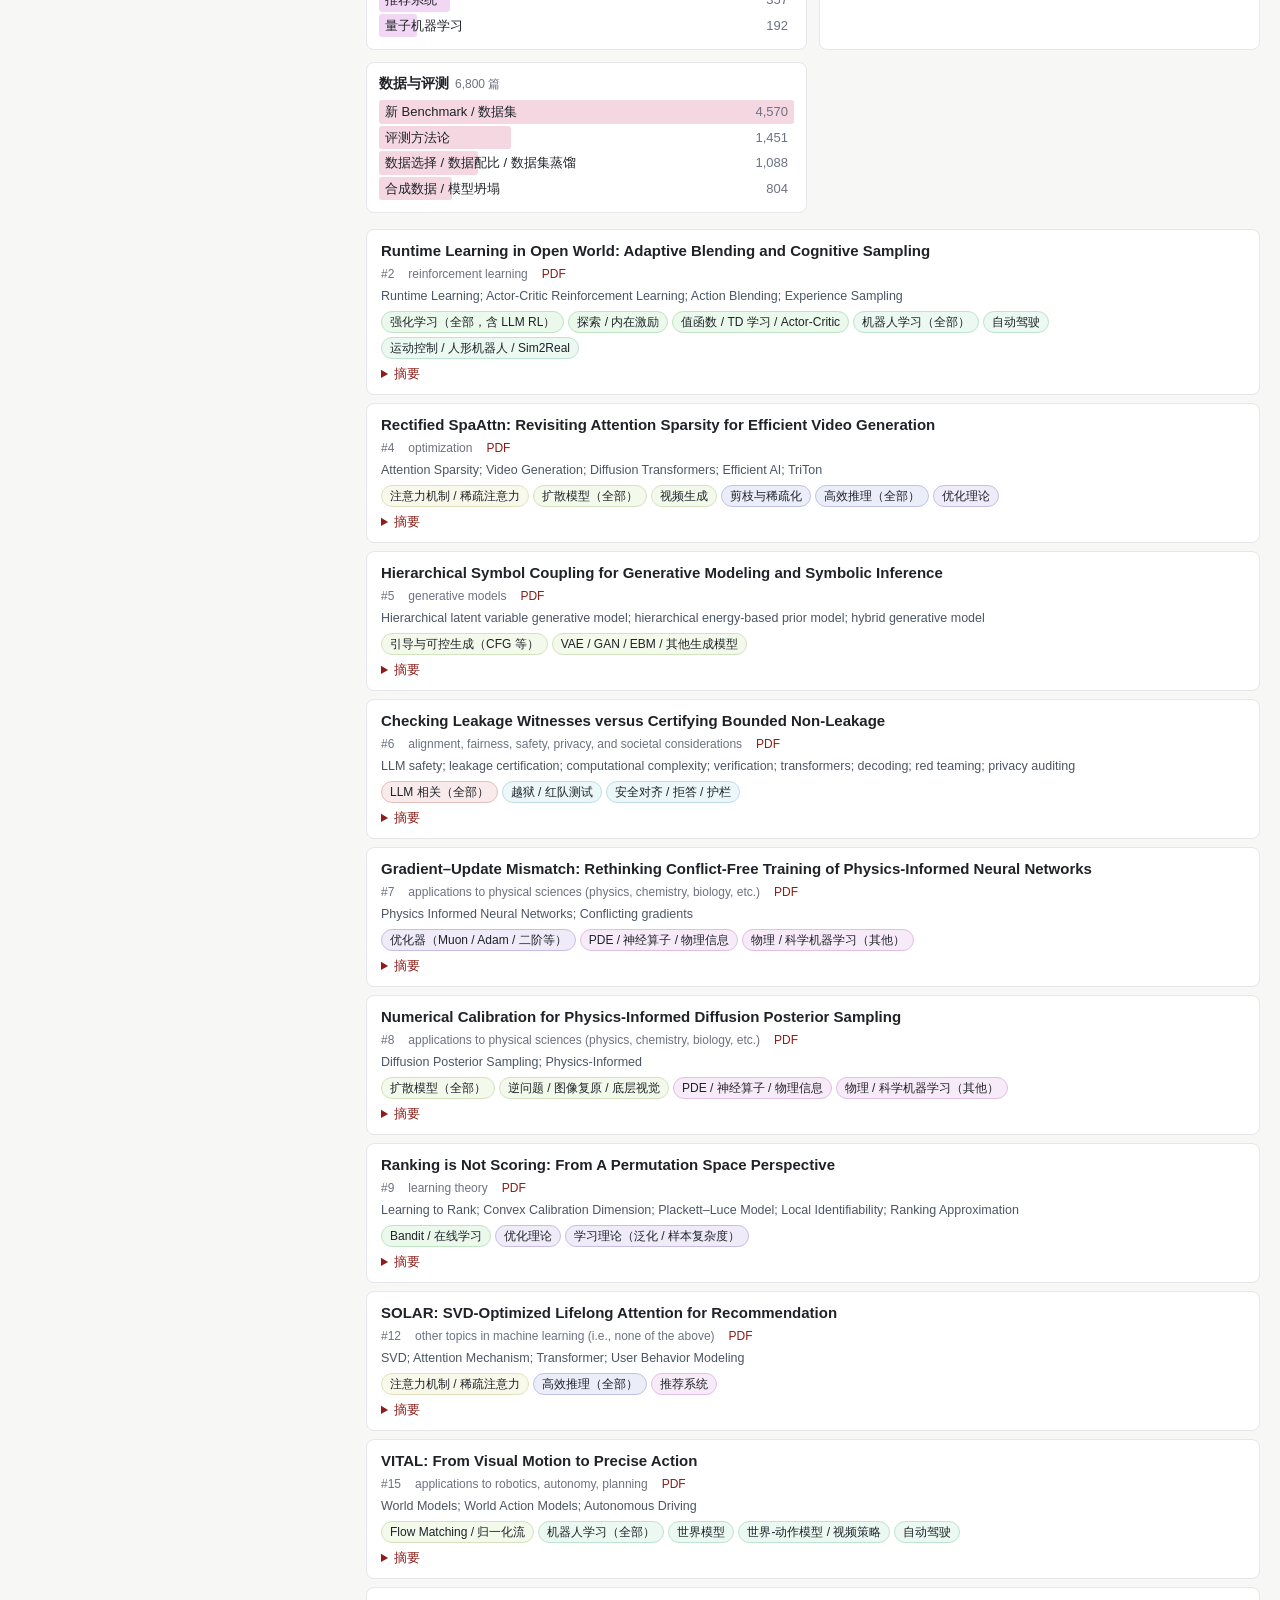
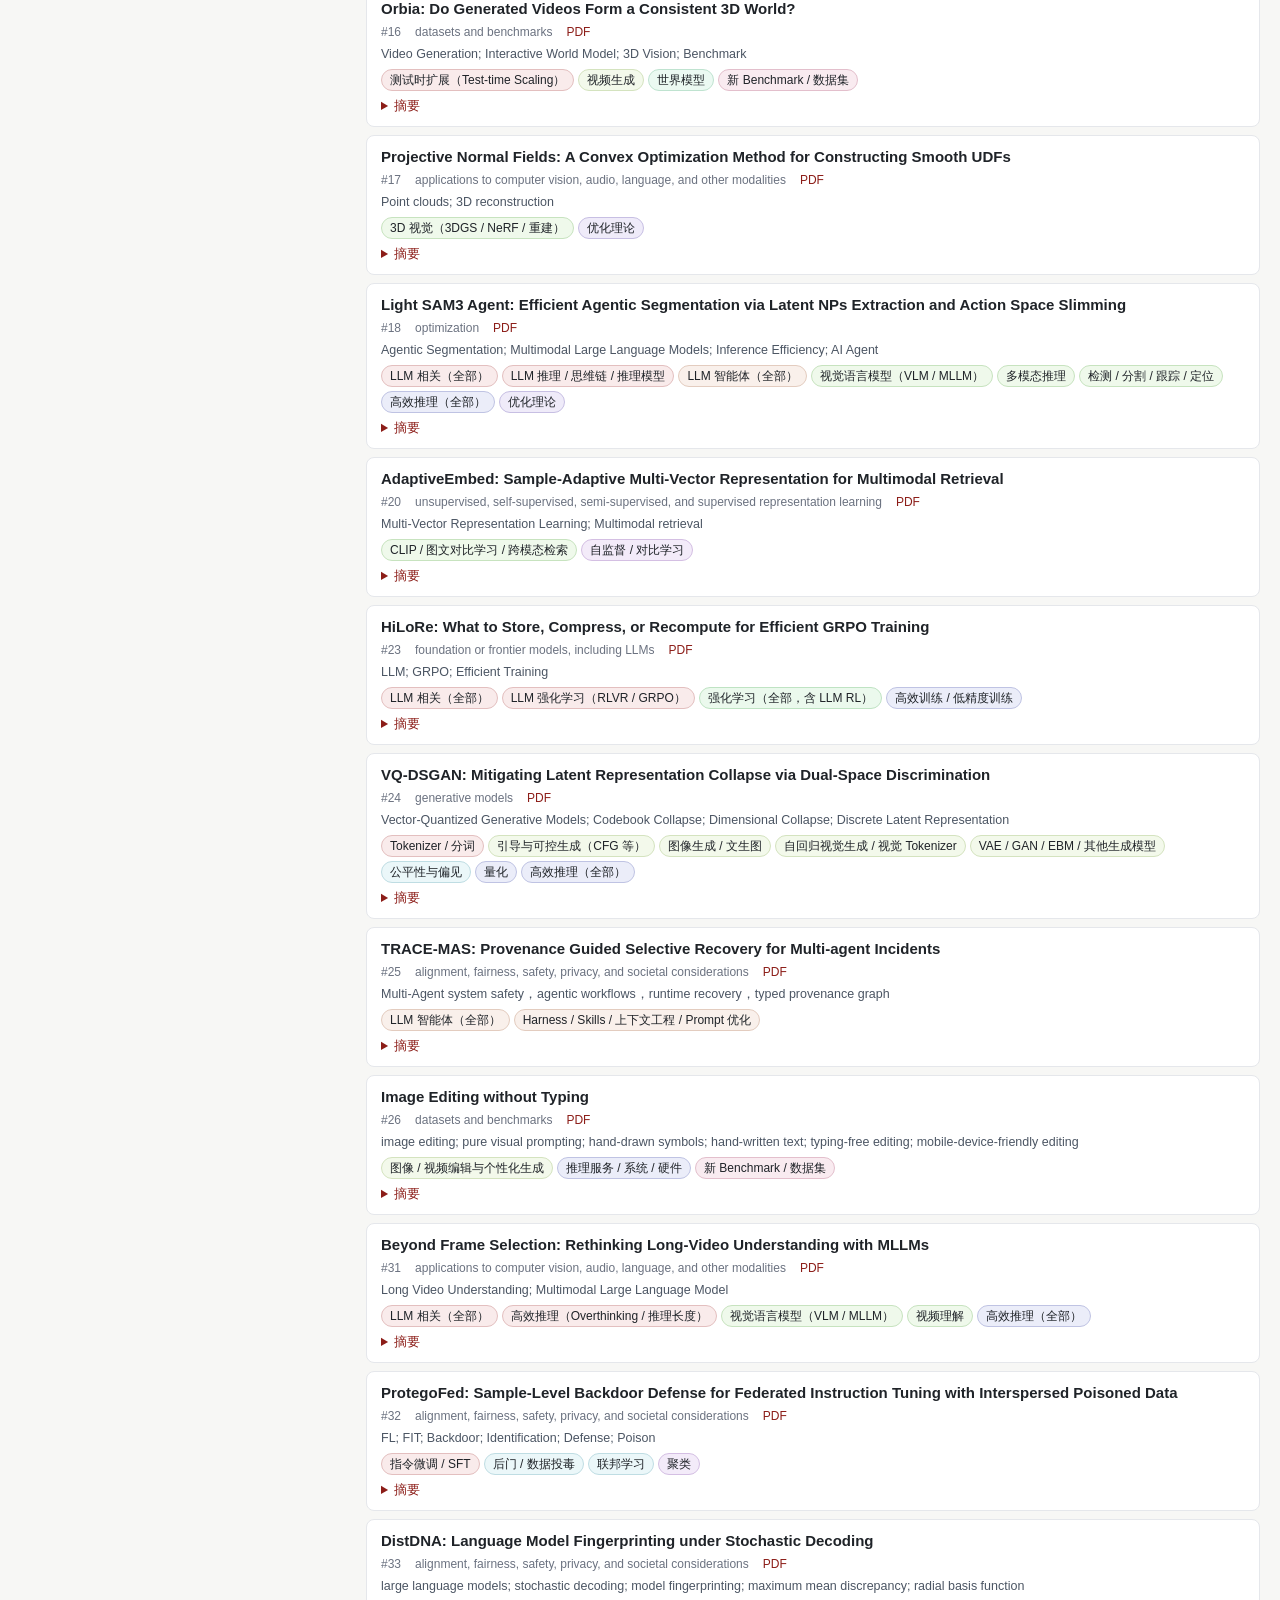
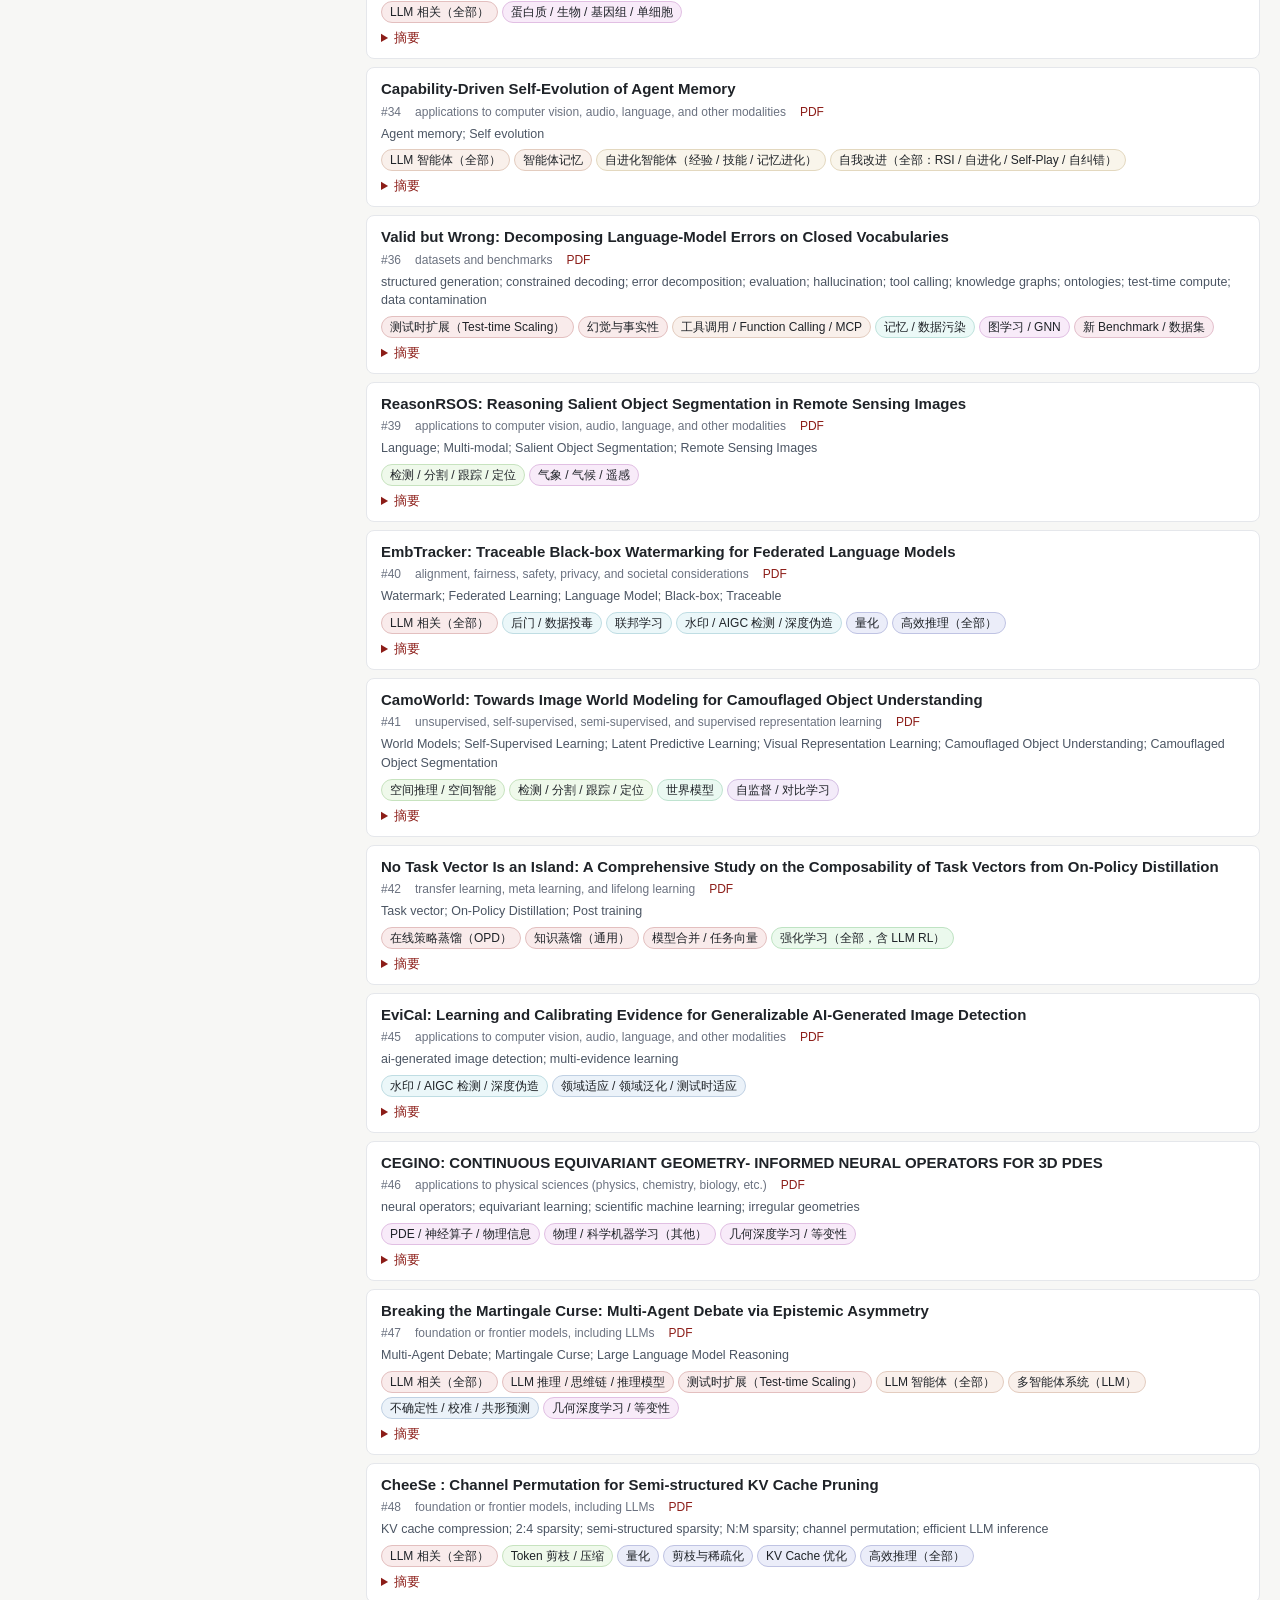
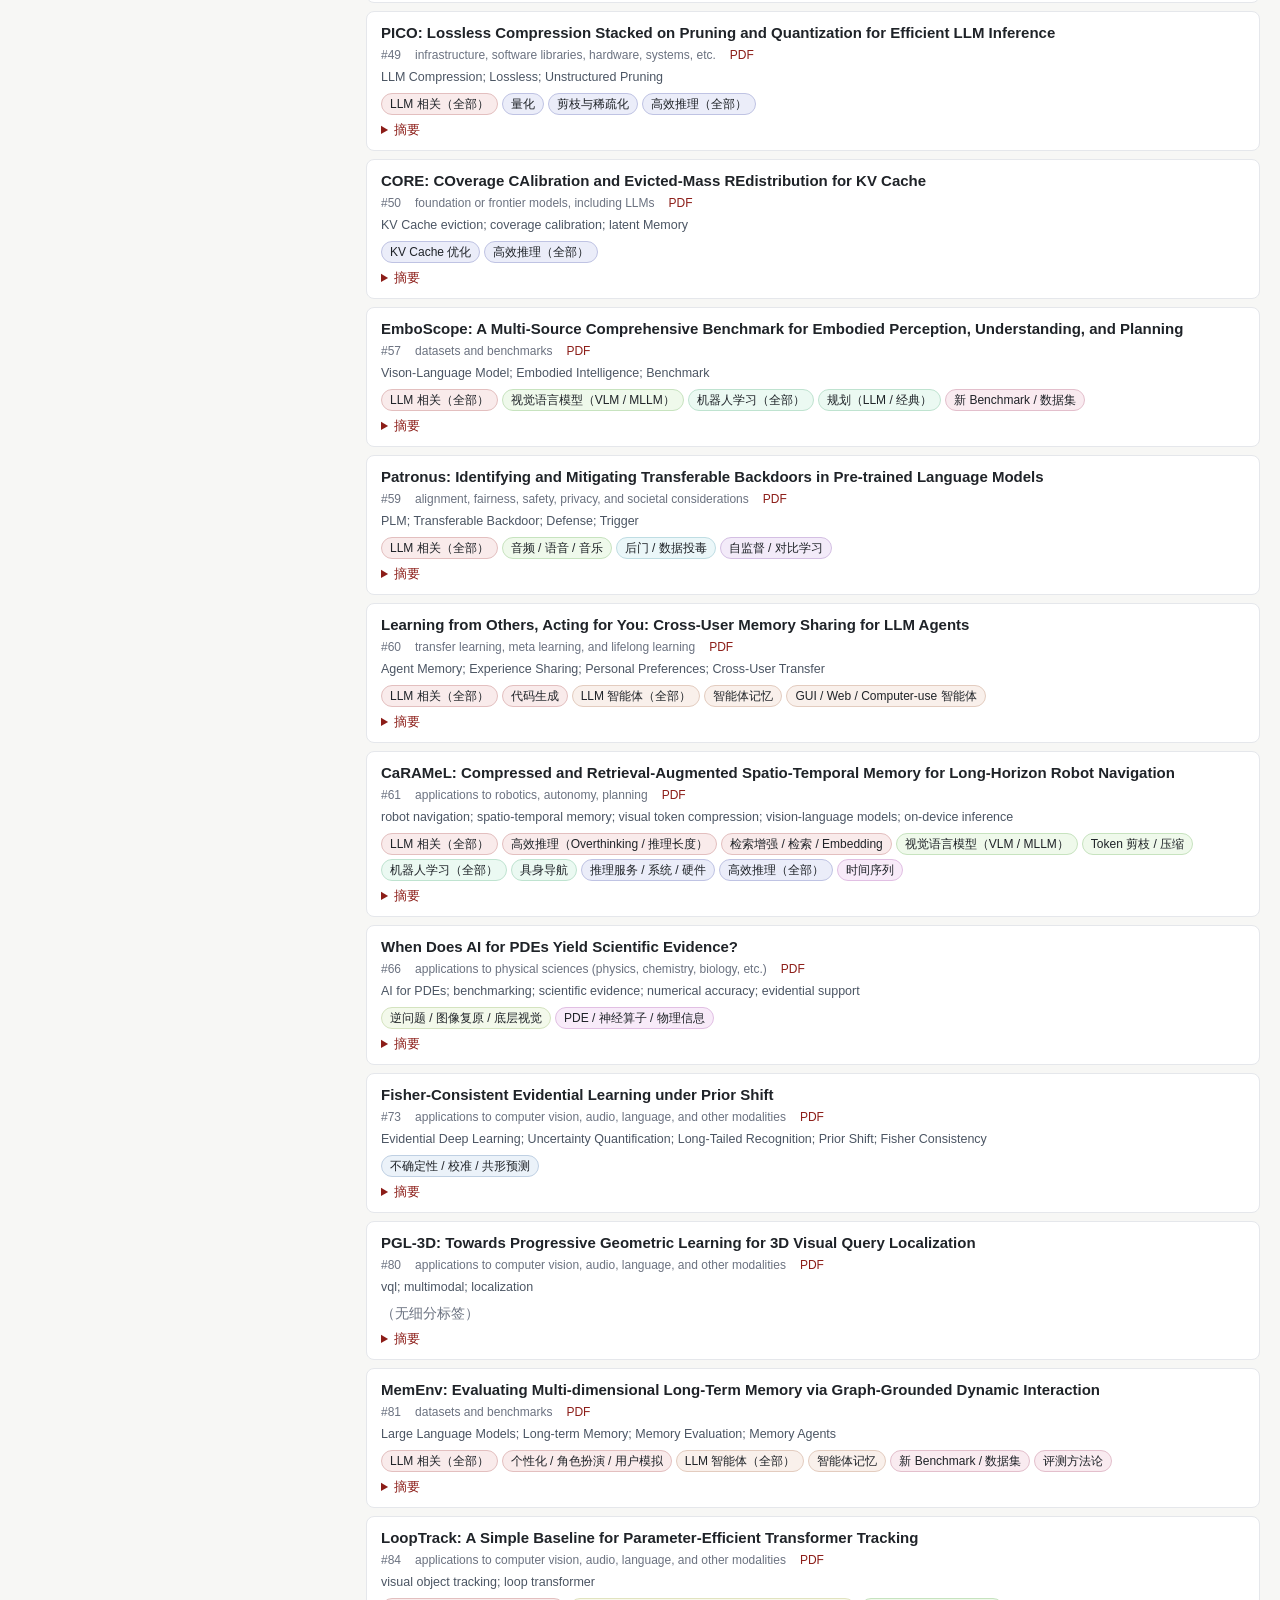
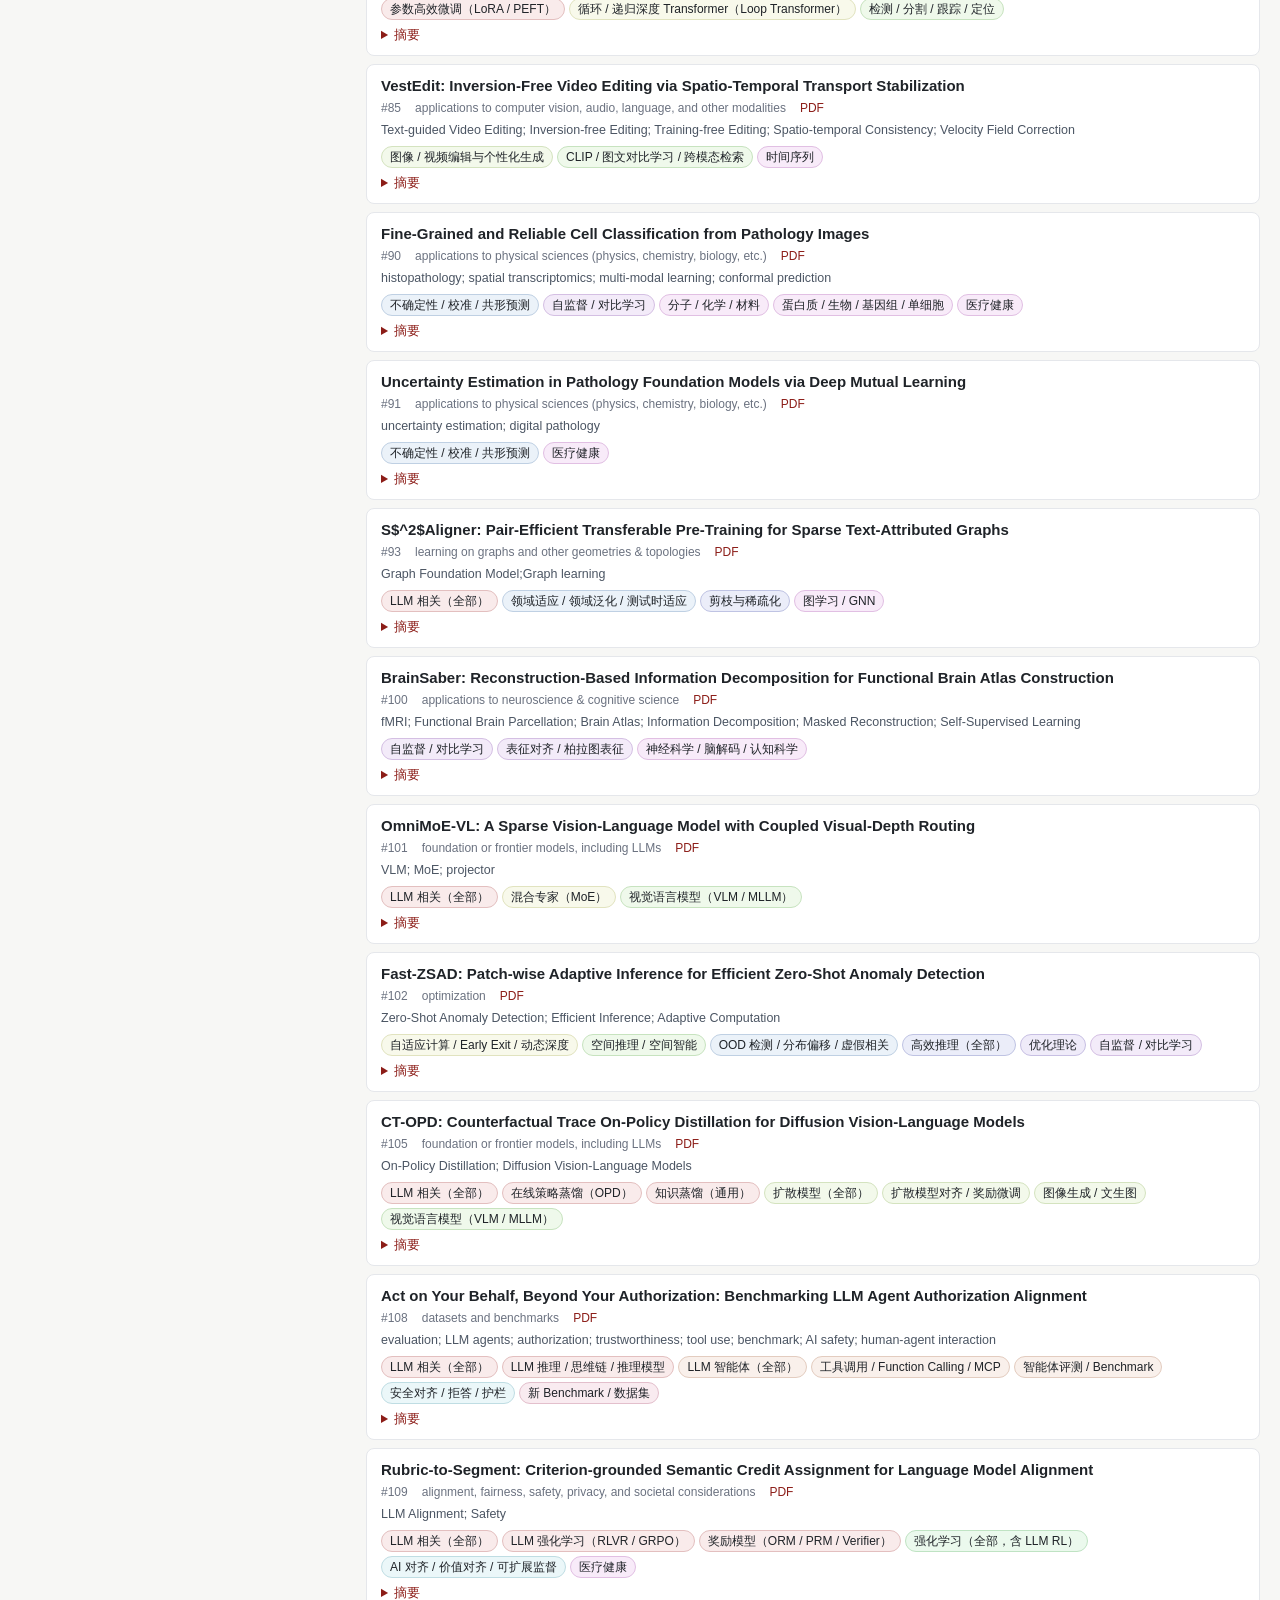
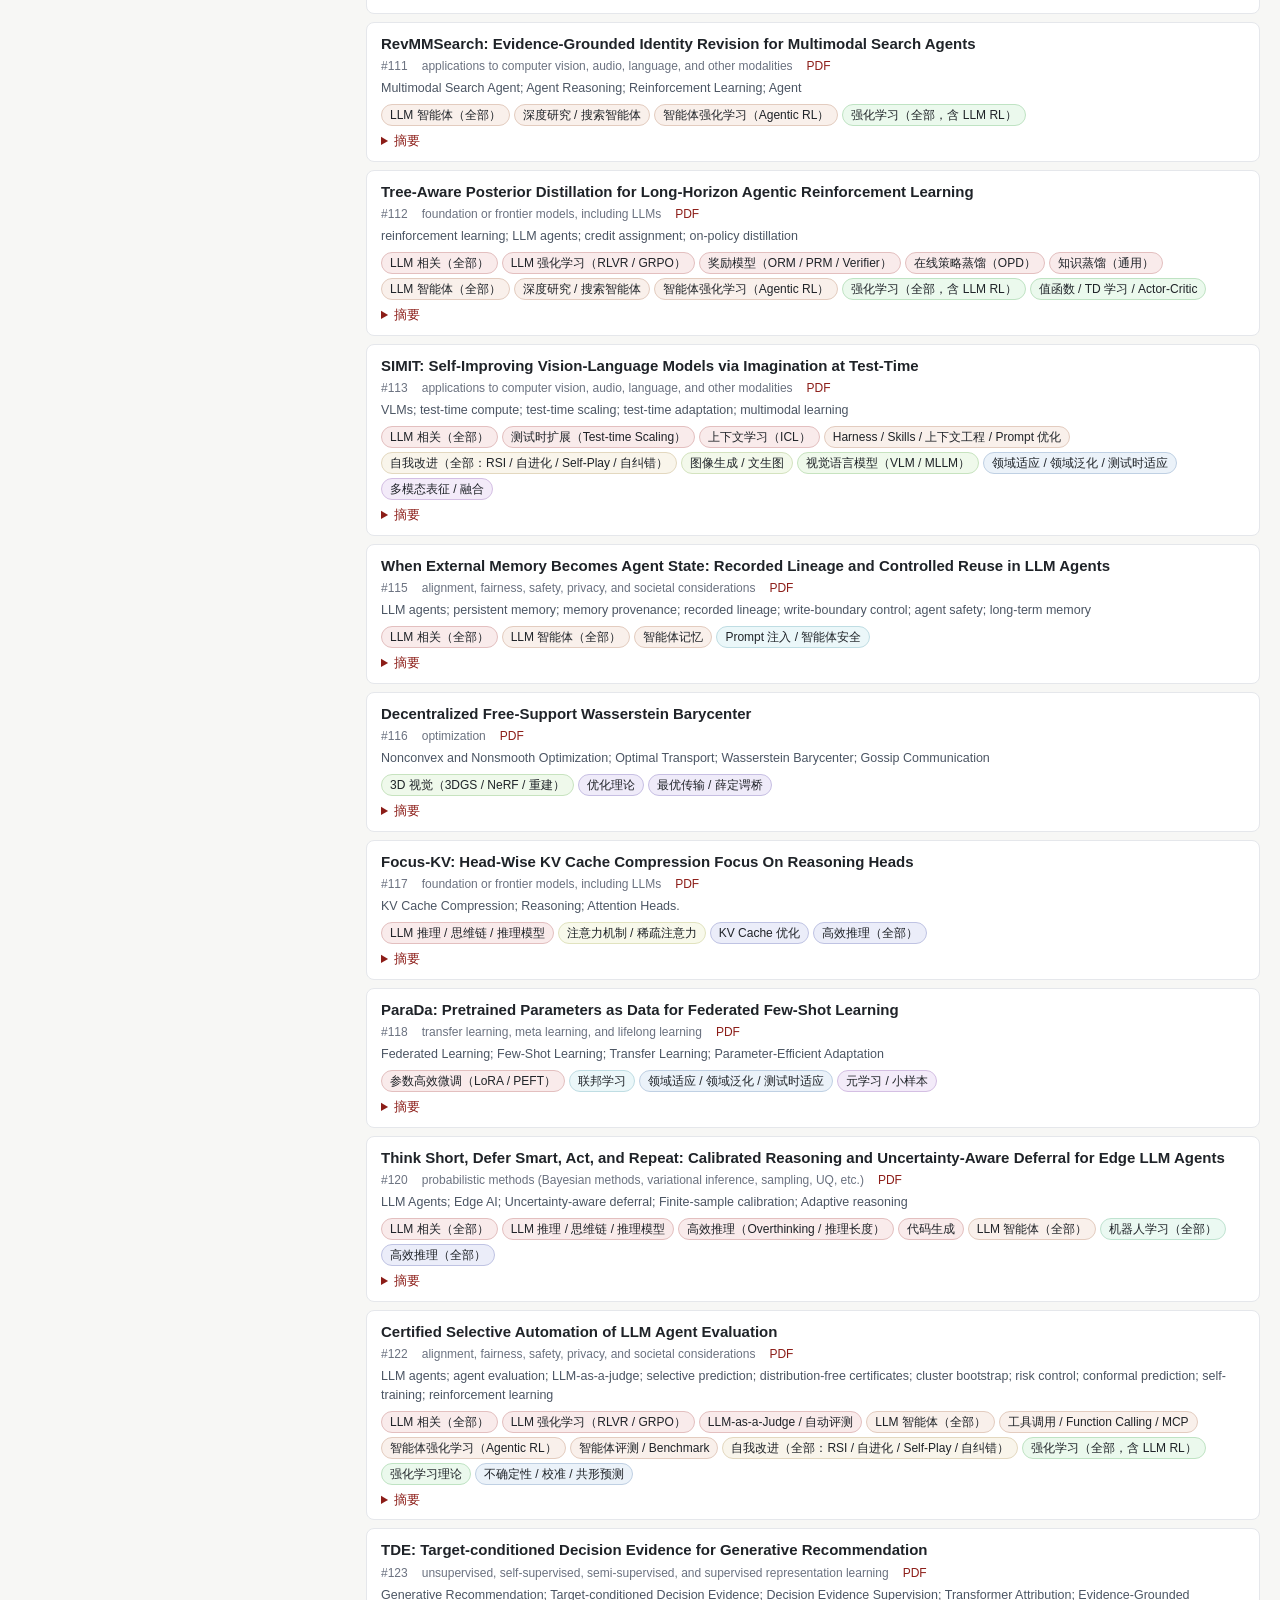
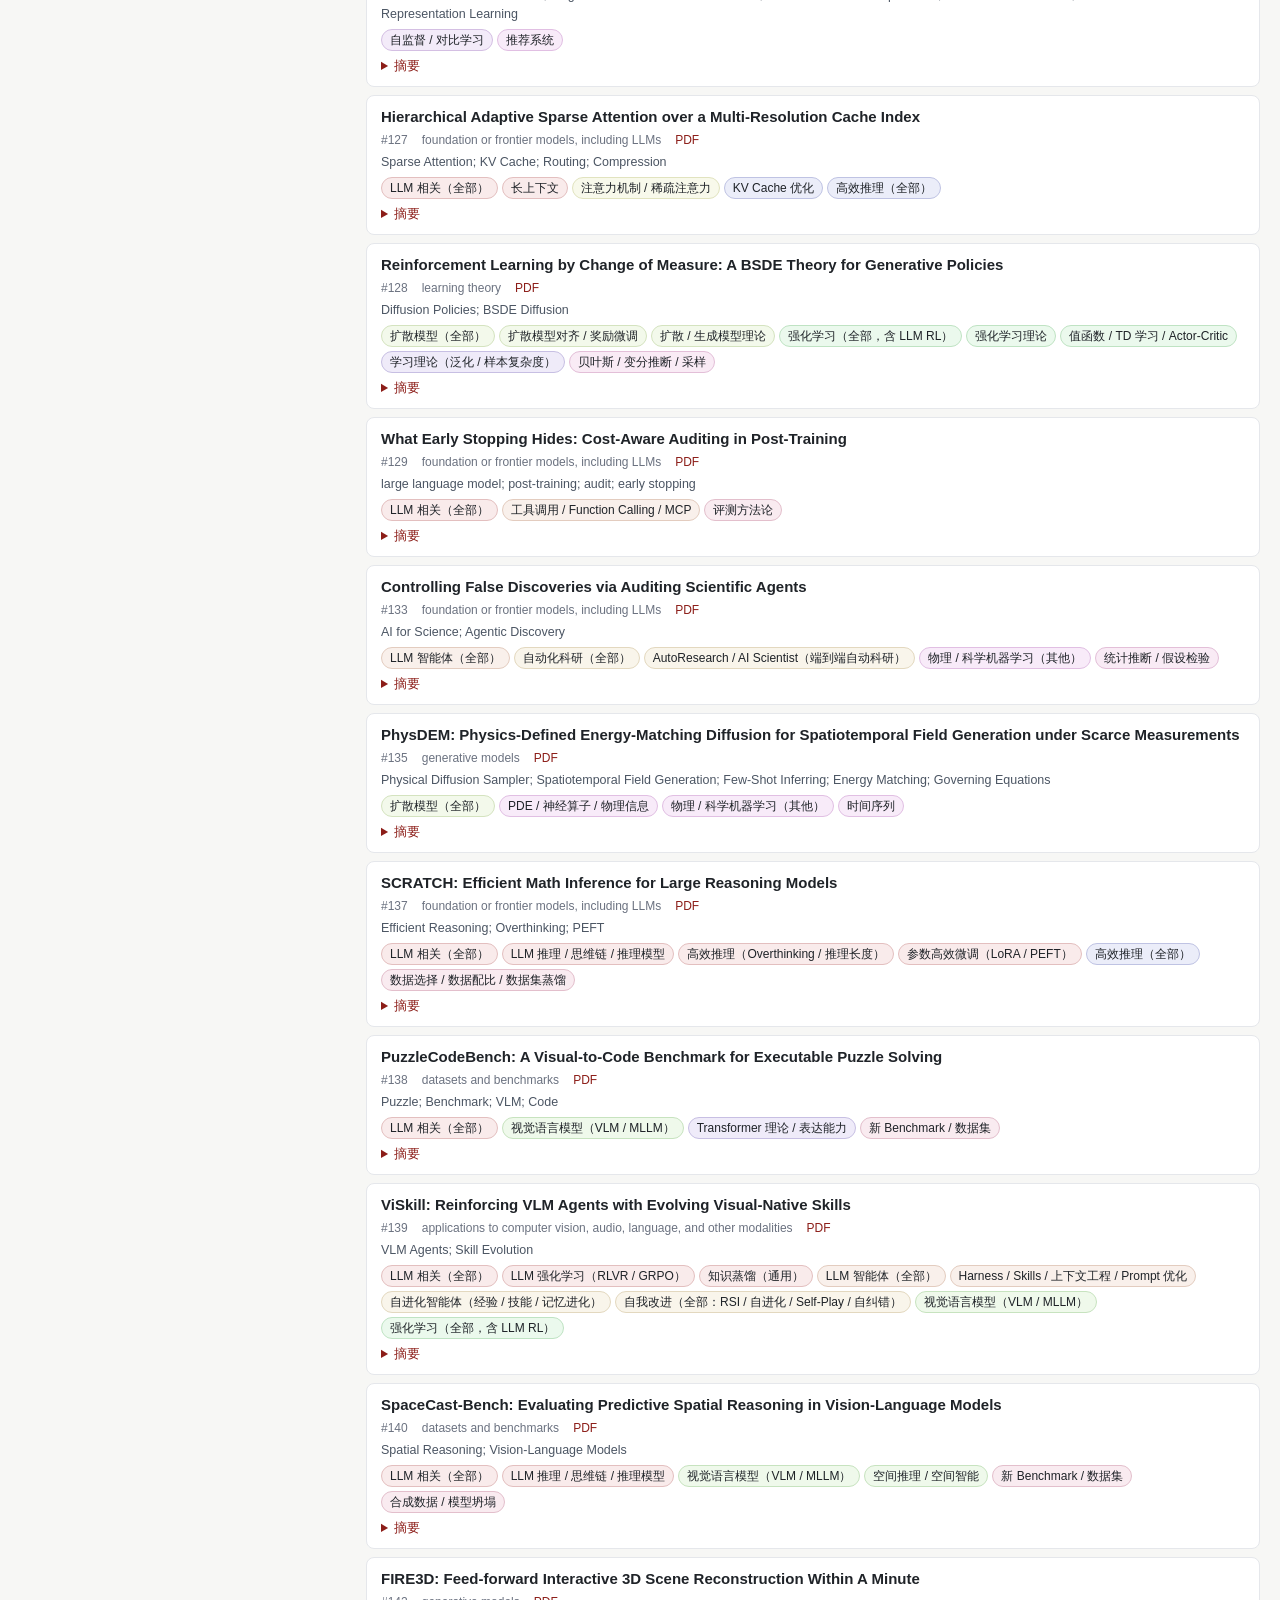
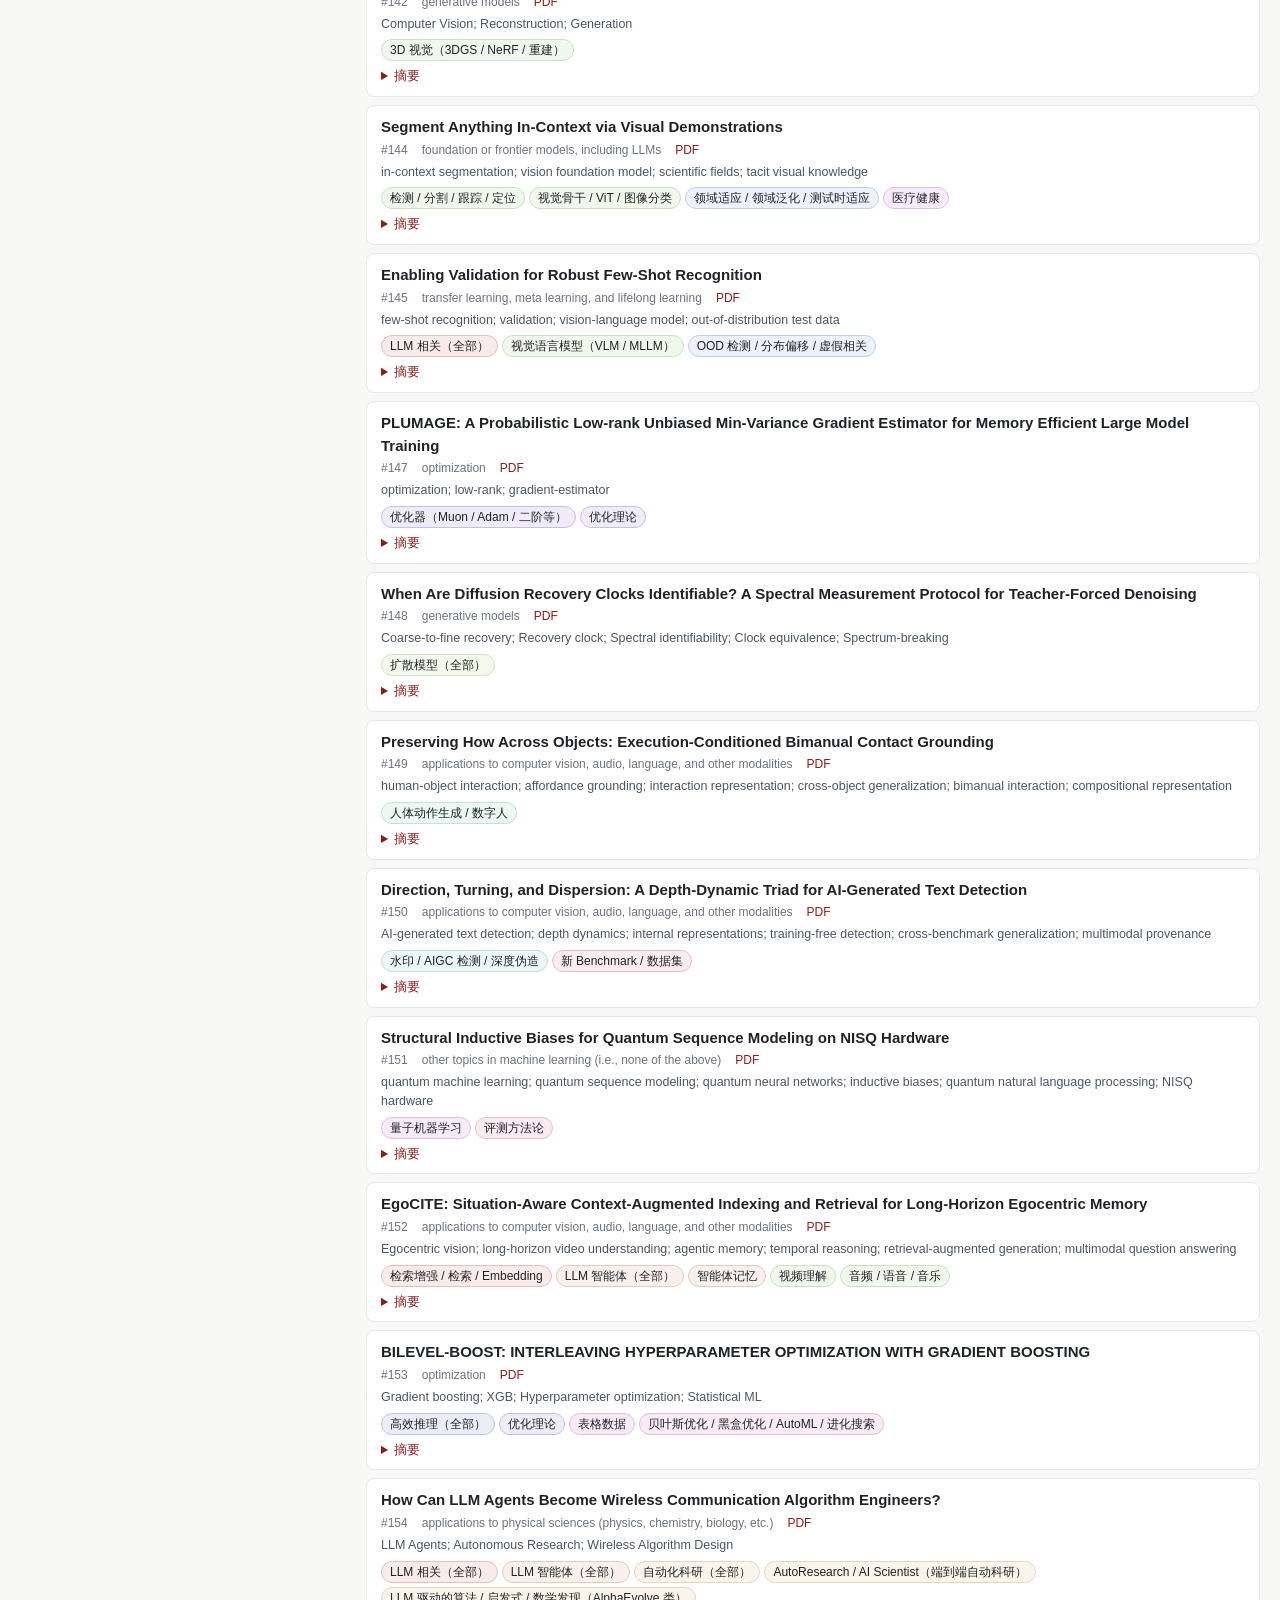
==== commit 835412ac: "Add Auto Research & RSI category, fix search matching, and cache-bust site assets Co-authored-by: Cu" ====
--- a/docs/index.html
+++ b/docs/index.html
@@ -4,7 +4,7 @@
   <meta charset="utf-8">
   <meta name="viewport" content="width=device-width, initial-scale=1">
   <title>ICLR 2027 投稿分类浏览</title>
-  <link rel="stylesheet" href="style.css">
+  <link rel="stylesheet" href="style.css?v=bd9bfe82d5">
 </head>
 <body>
   <header class="topbar">
@@ -13,7 +13,7 @@
       <div id="stats" class="muted">加载数据中…</div>
     </div>
     <div class="searchbox">
-      <input id="q" type="search" placeholder='搜索标题 / 关键词，空格分隔为 AND，可用引号："on-policy distillation"' autocomplete="off">
+      <input id="q" type="search" placeholder='搜索标题 / 关键词 / 中文标签名，空格分隔为 AND，可用引号："on-policy distillation"' autocomplete="off">
     </div>
   </header>
 
@@ -48,6 +48,7 @@
 
     <main>
       <div id="active-filters"></div>
+      <div id="tag-suggest"></div>
       <div class="toolbar">
         <span id="count"></span>
         <span class="spacer"></span>
@@ -73,6 +74,6 @@
     规则见 <a href="https://github.com/yzc-666/iclr2027-explorer/blob/HEAD/scripts/taxonomy.py" target="_blank" rel="noopener">scripts/taxonomy.py</a>。
   </footer>
 
-  <script src="app.js"></script>
+  <script src="app.js?v=b0d65324f2"></script>
 </body>
 </html>
--- a/docs/style.css
+++ b/docs/style.css
@@ -79,6 +79,9 @@
 .afilter.clear { background: none; border-style: dashed; }
 .afilter.clear::after { content: none; }
 
+#tag-suggest { display: flex; flex-wrap: wrap; gap: 6px; align-items: center; margin-bottom: 8px; font-size: 13px; }
+#tag-suggest:empty { display: none; }
+
 .toolbar { display: flex; gap: 12px; align-items: center; margin-bottom: 10px; }
 .toolbar .spacer { flex: 1; }
 #count { font-size: 16px; font-weight: 600; }
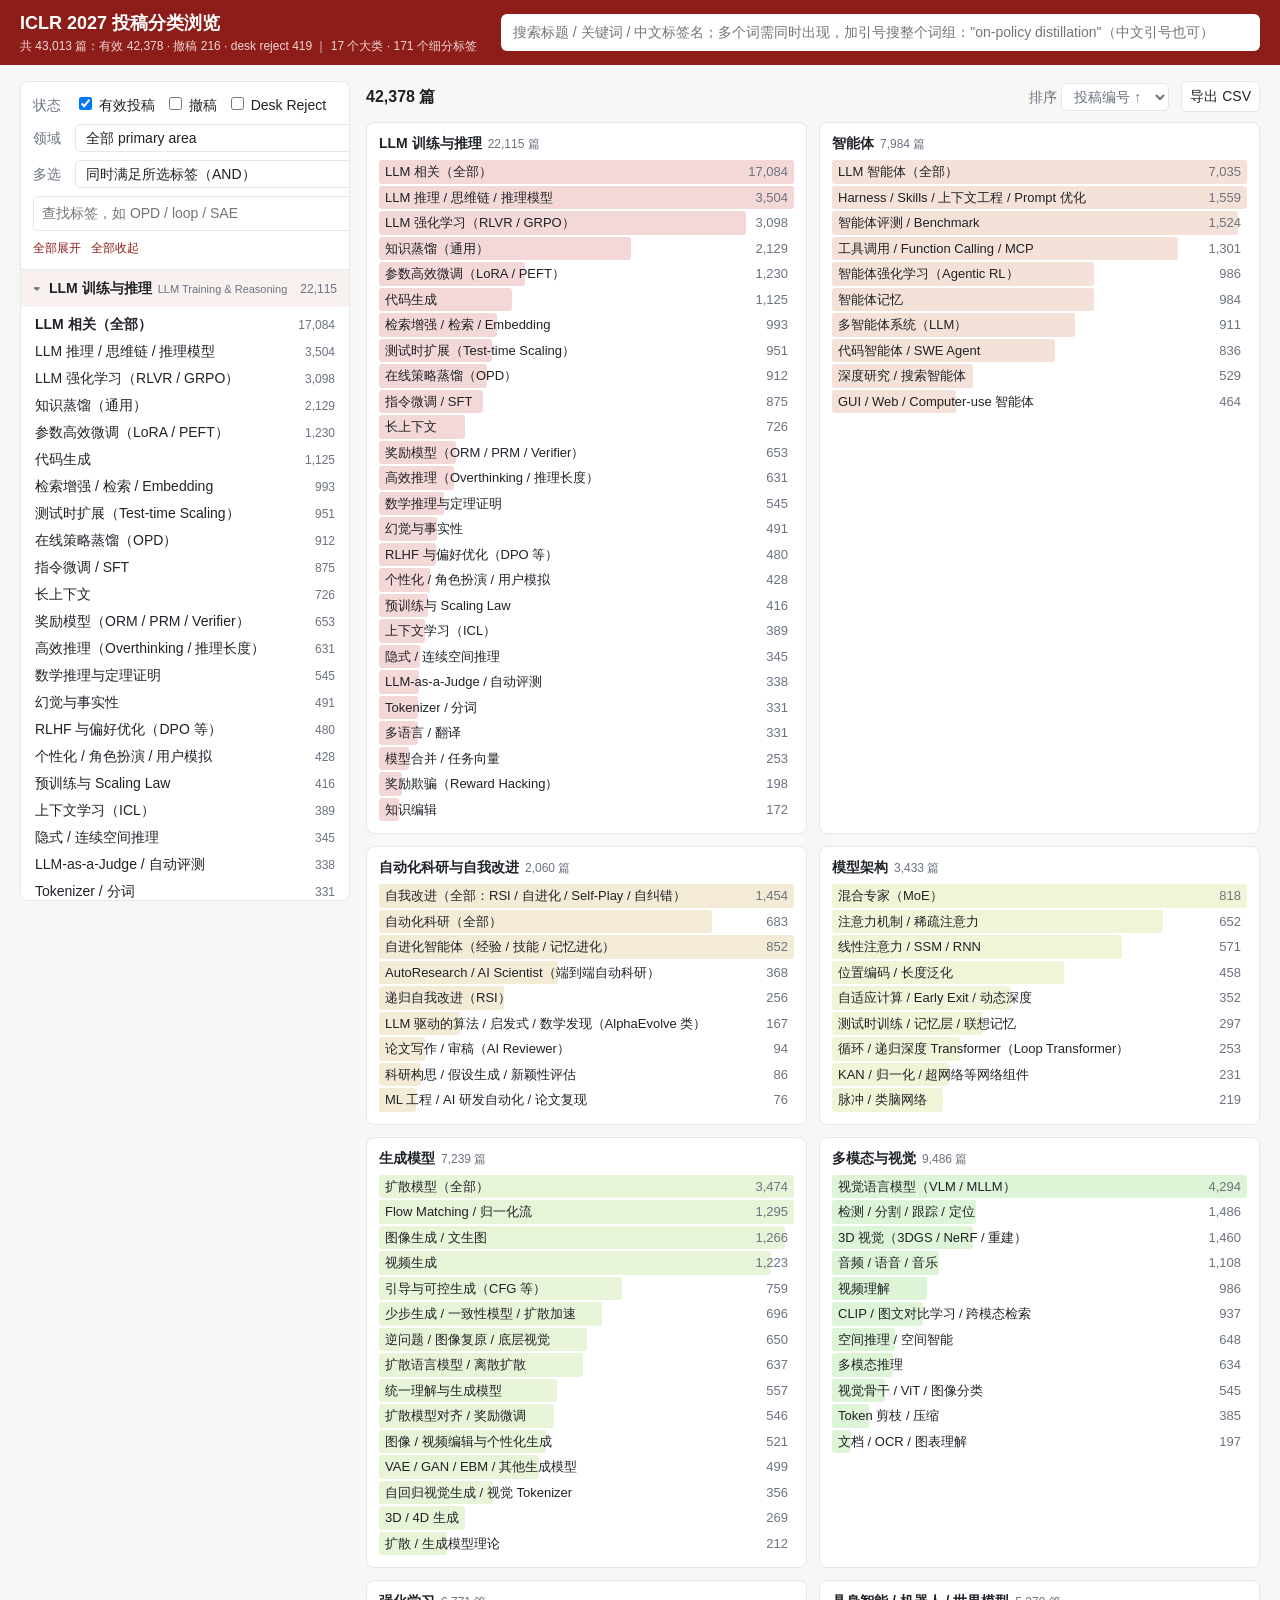
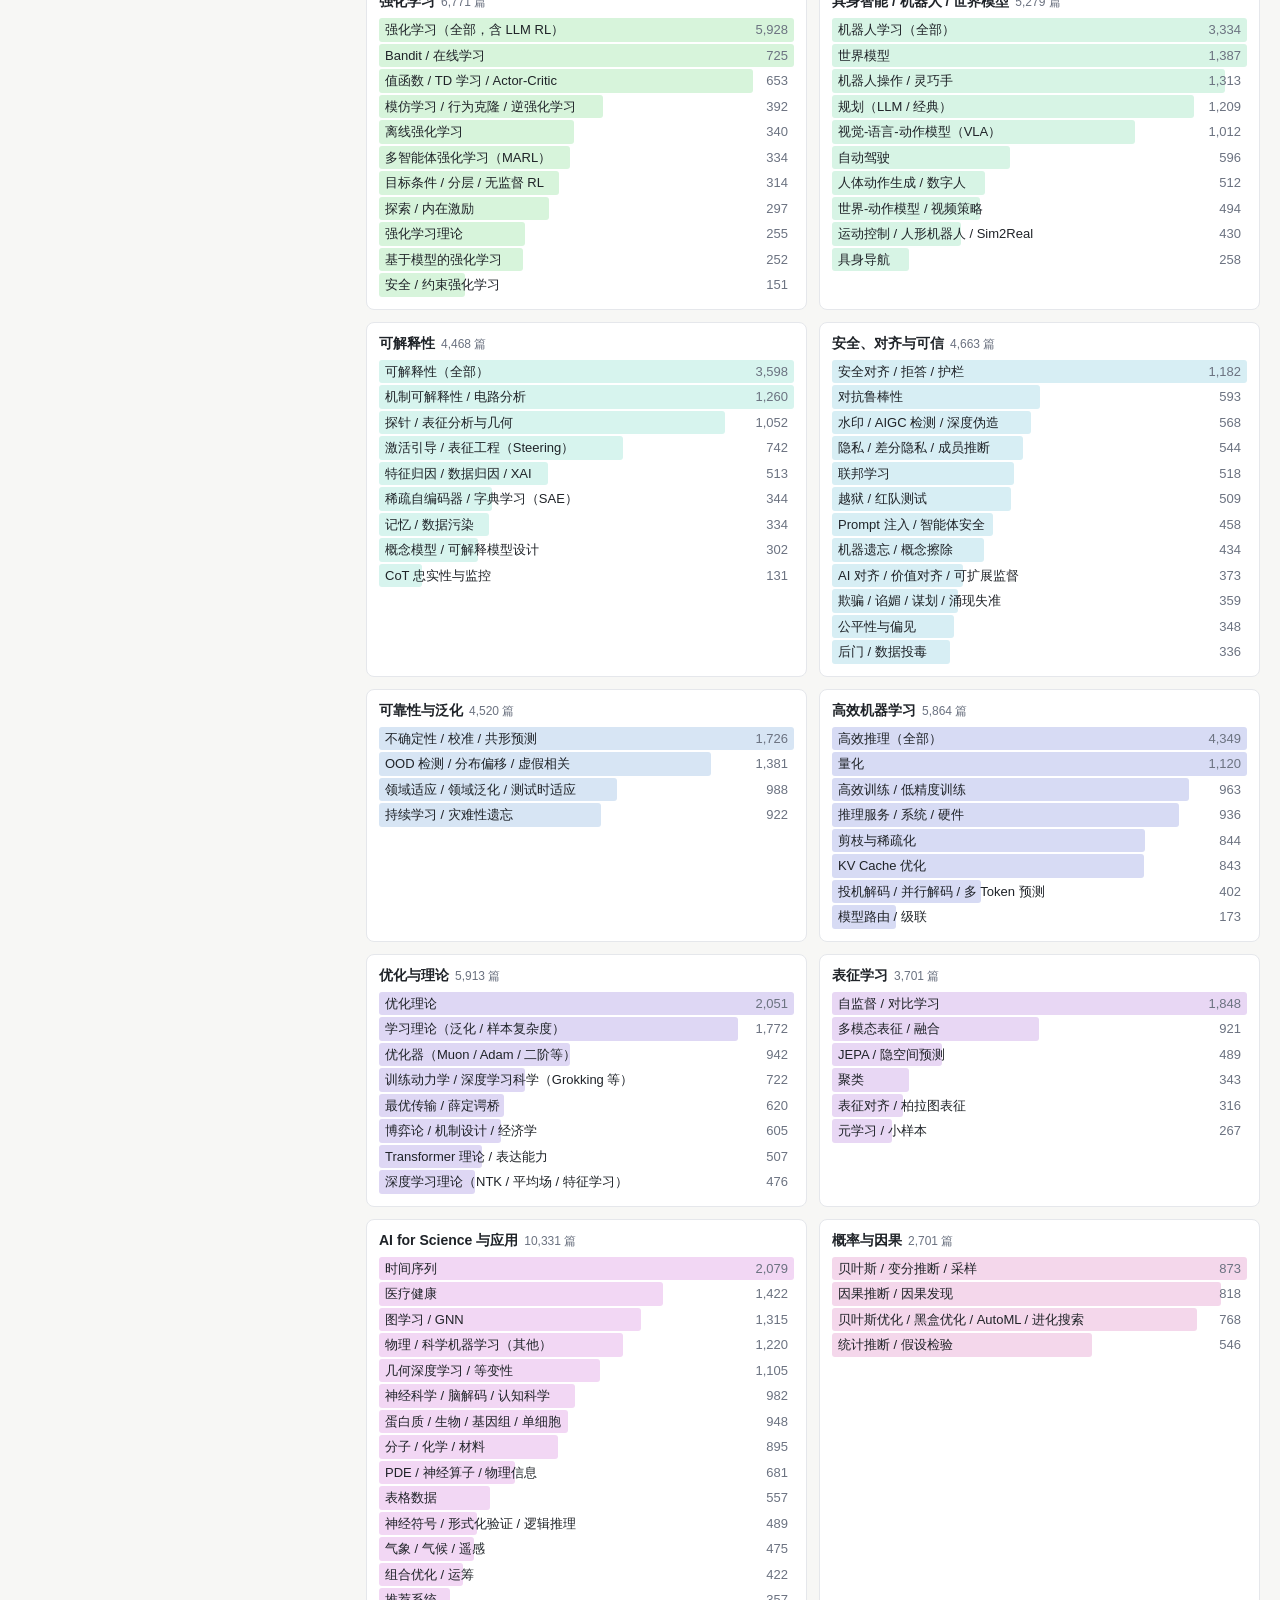
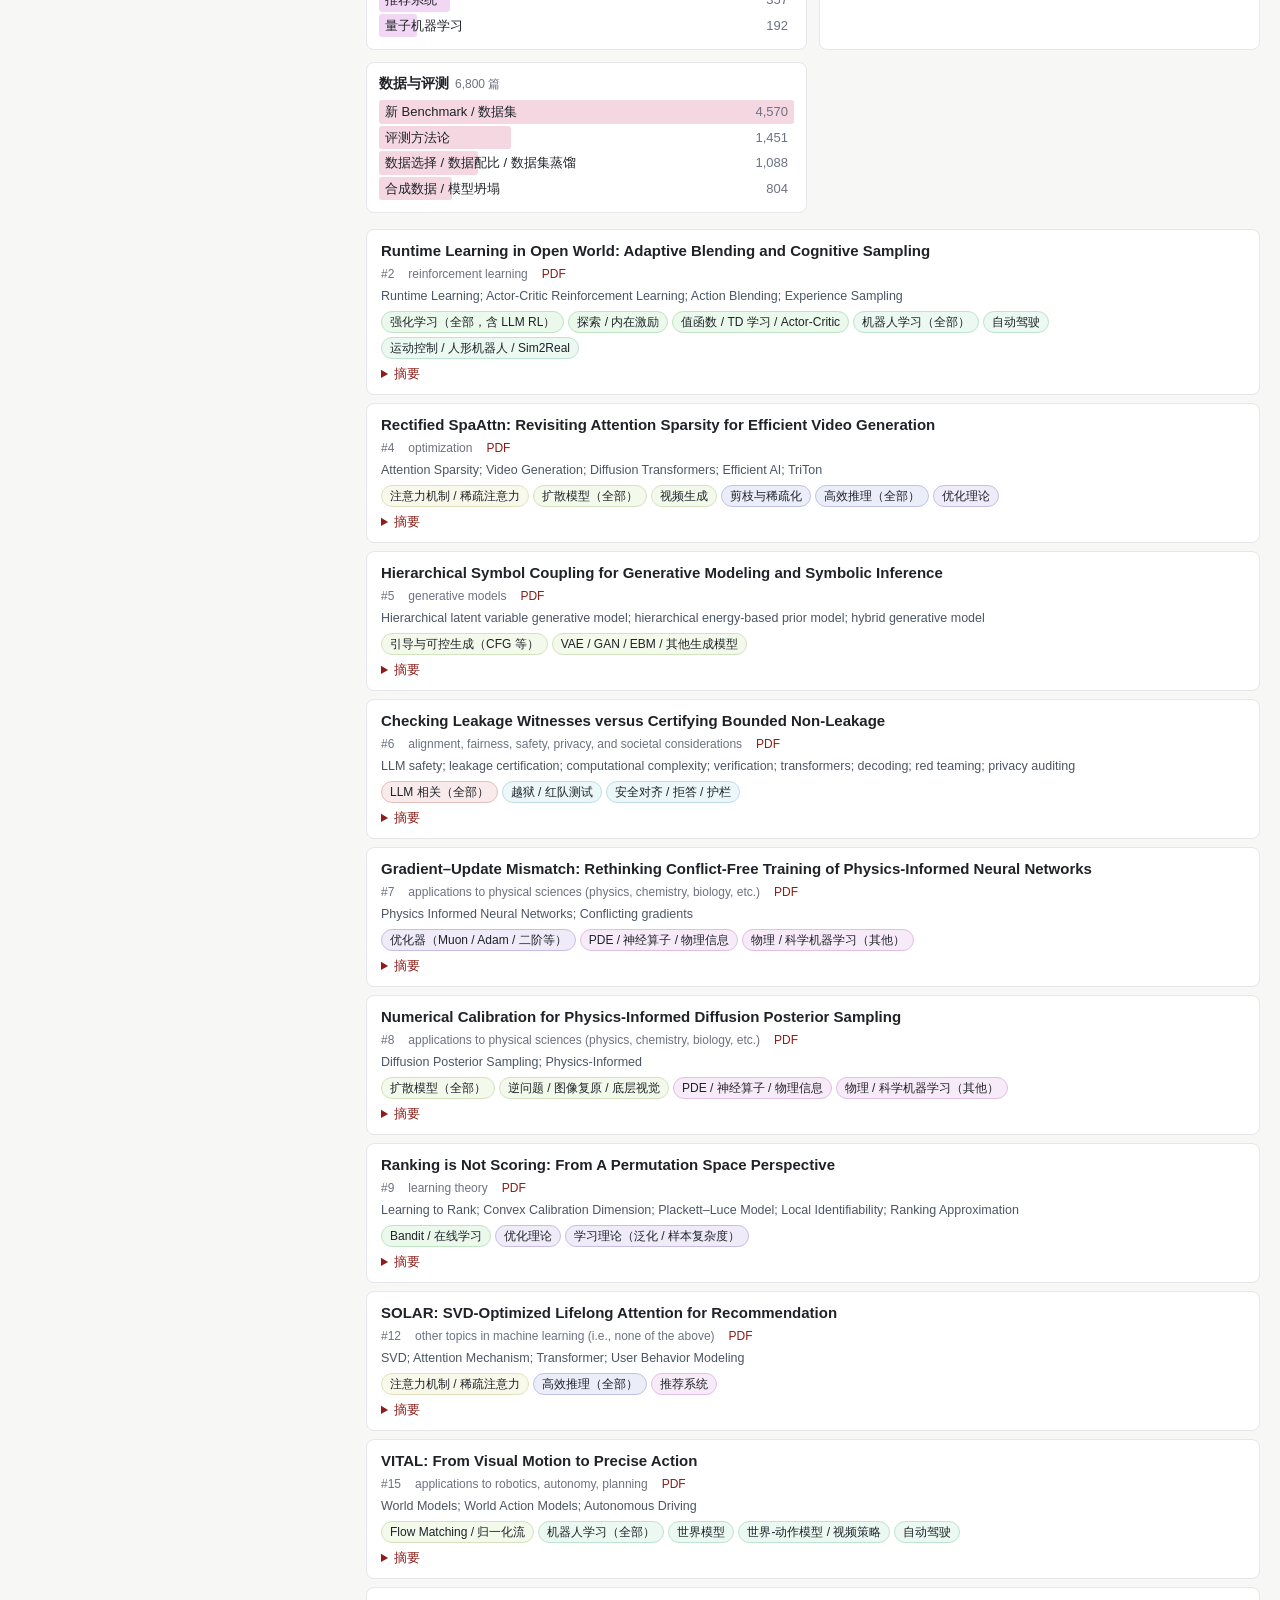
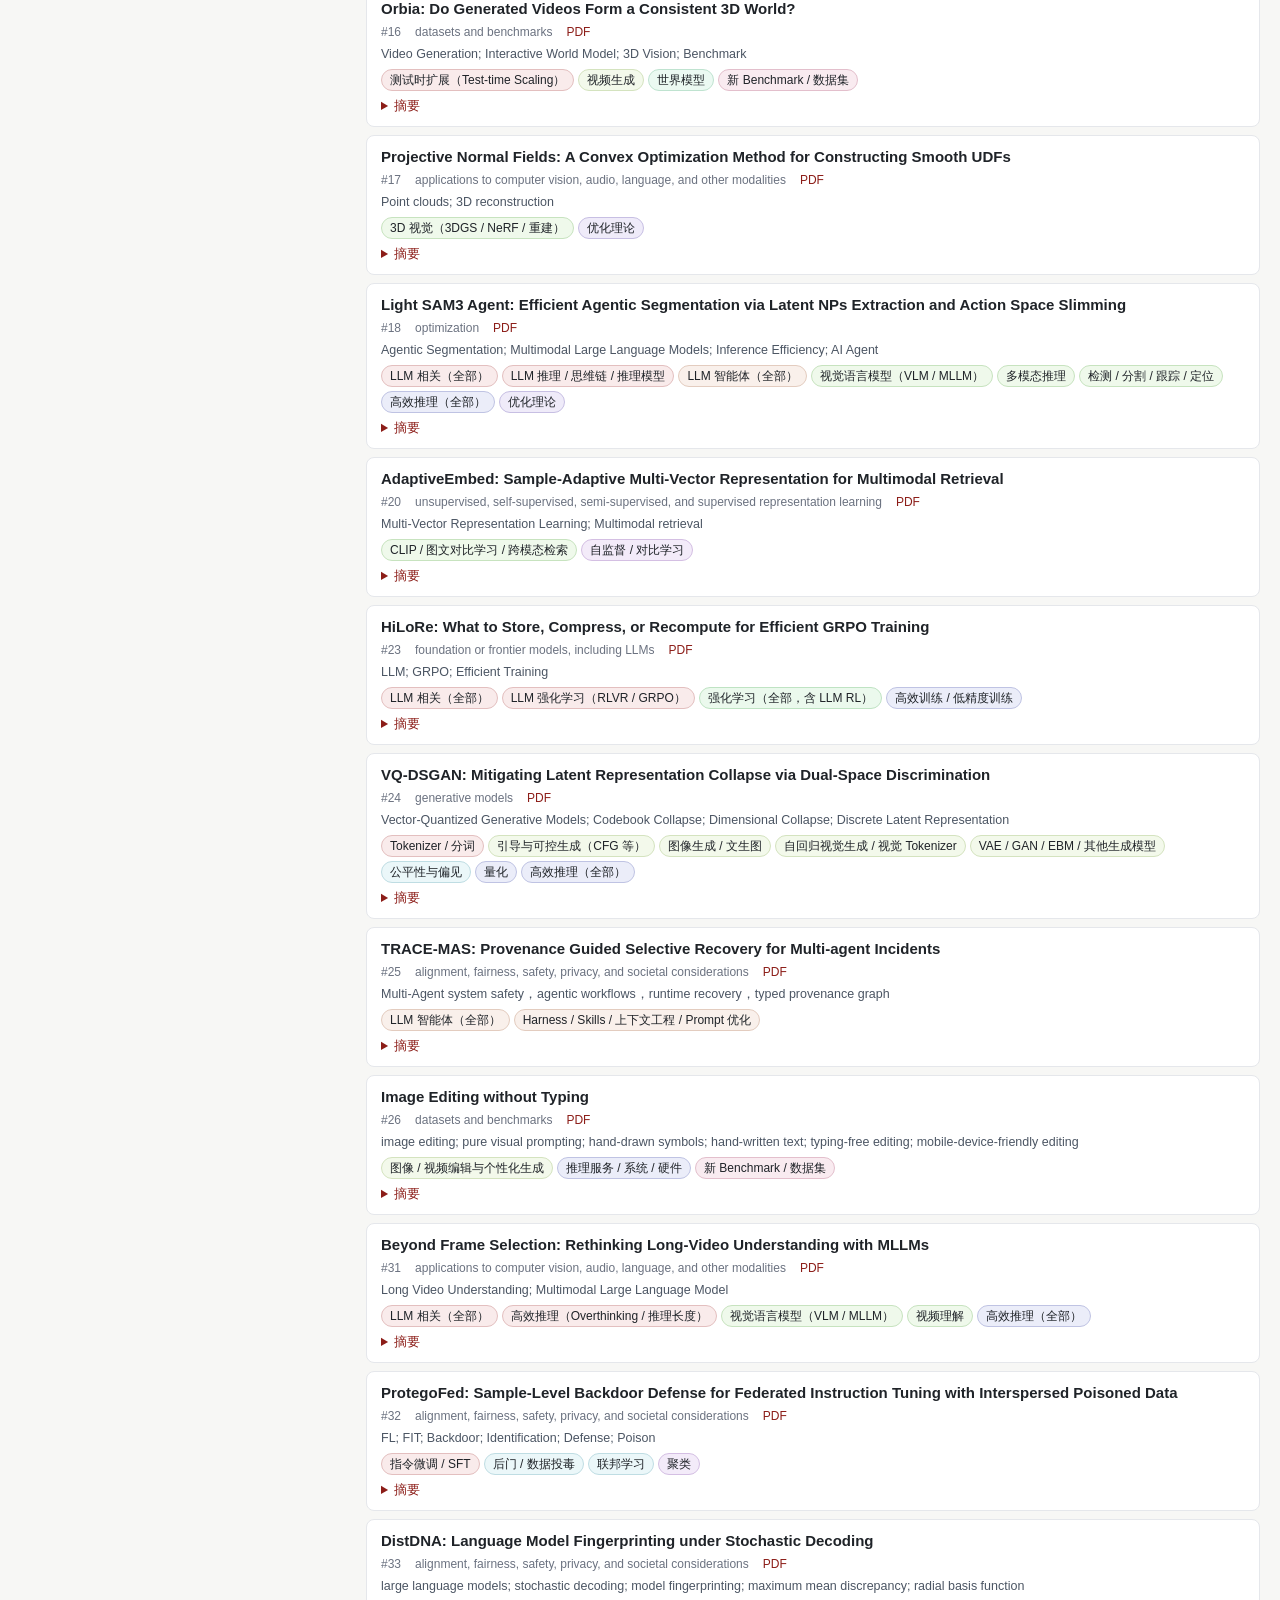
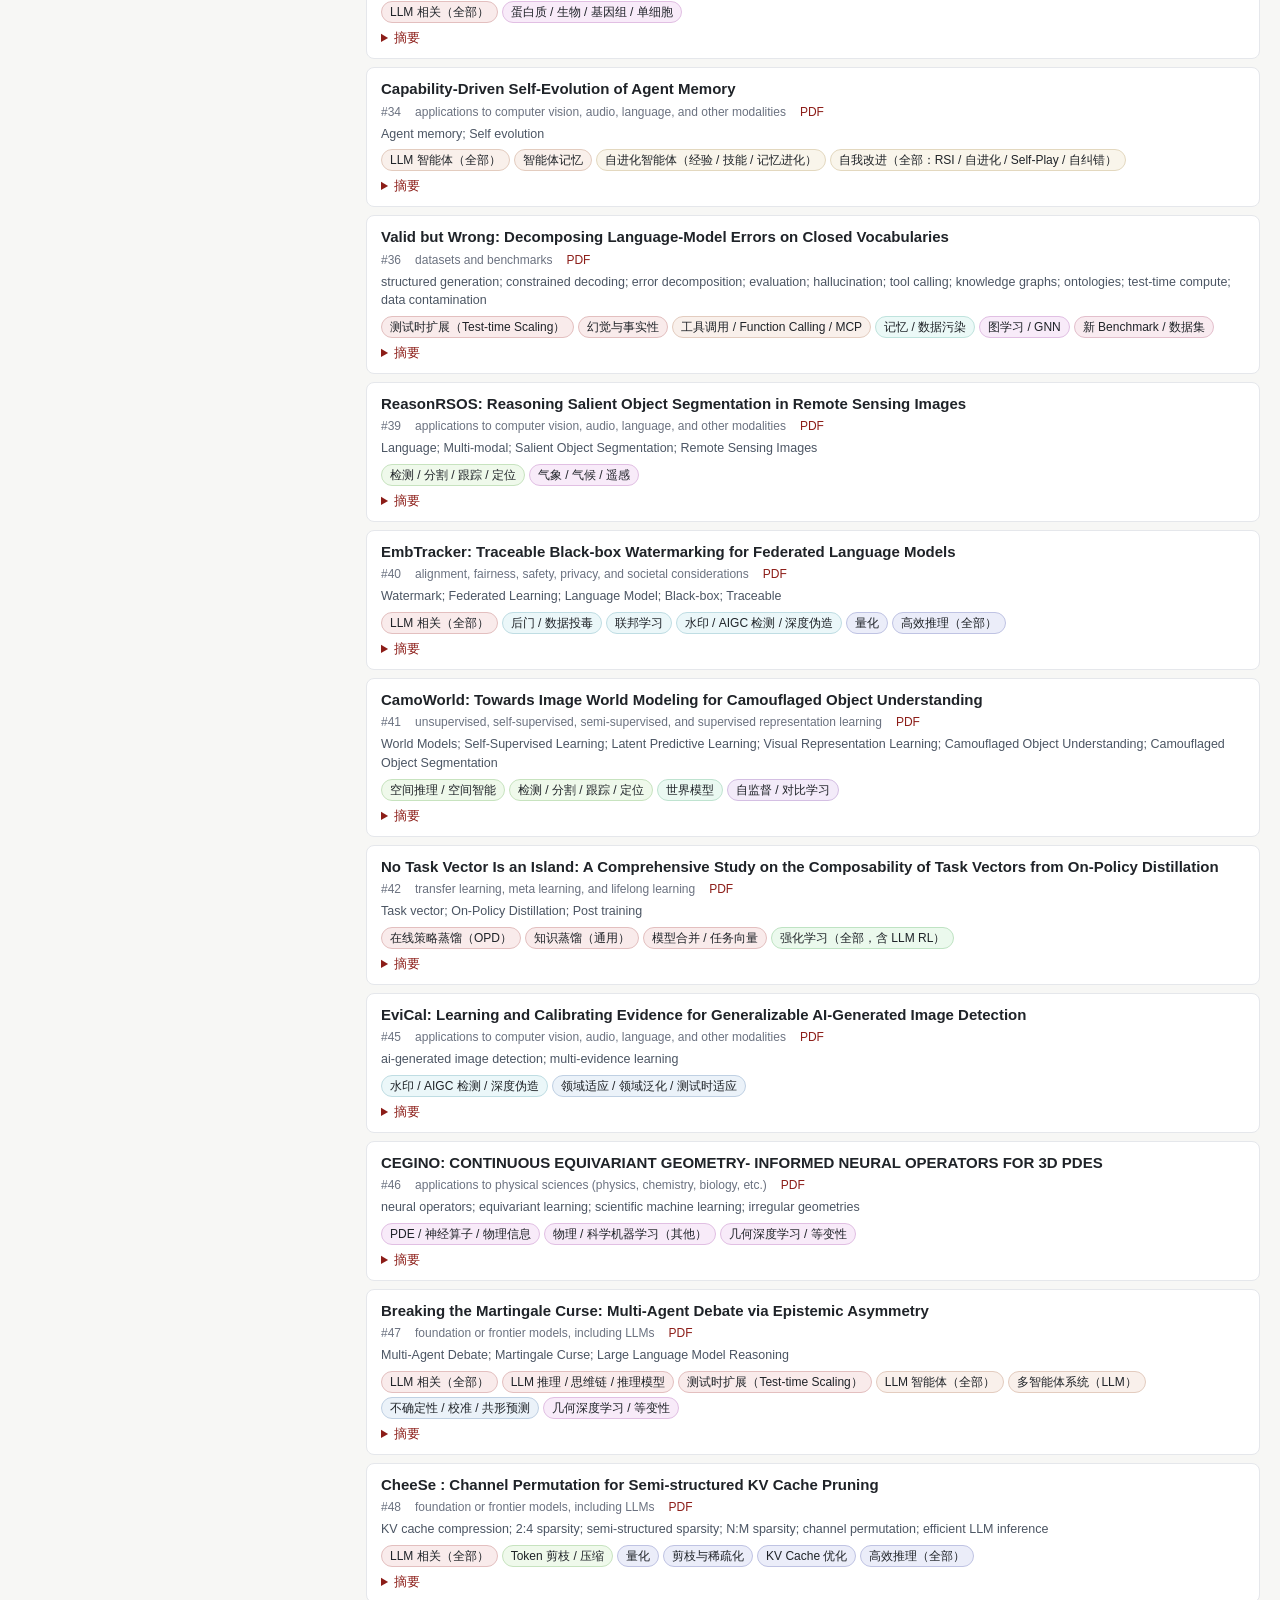
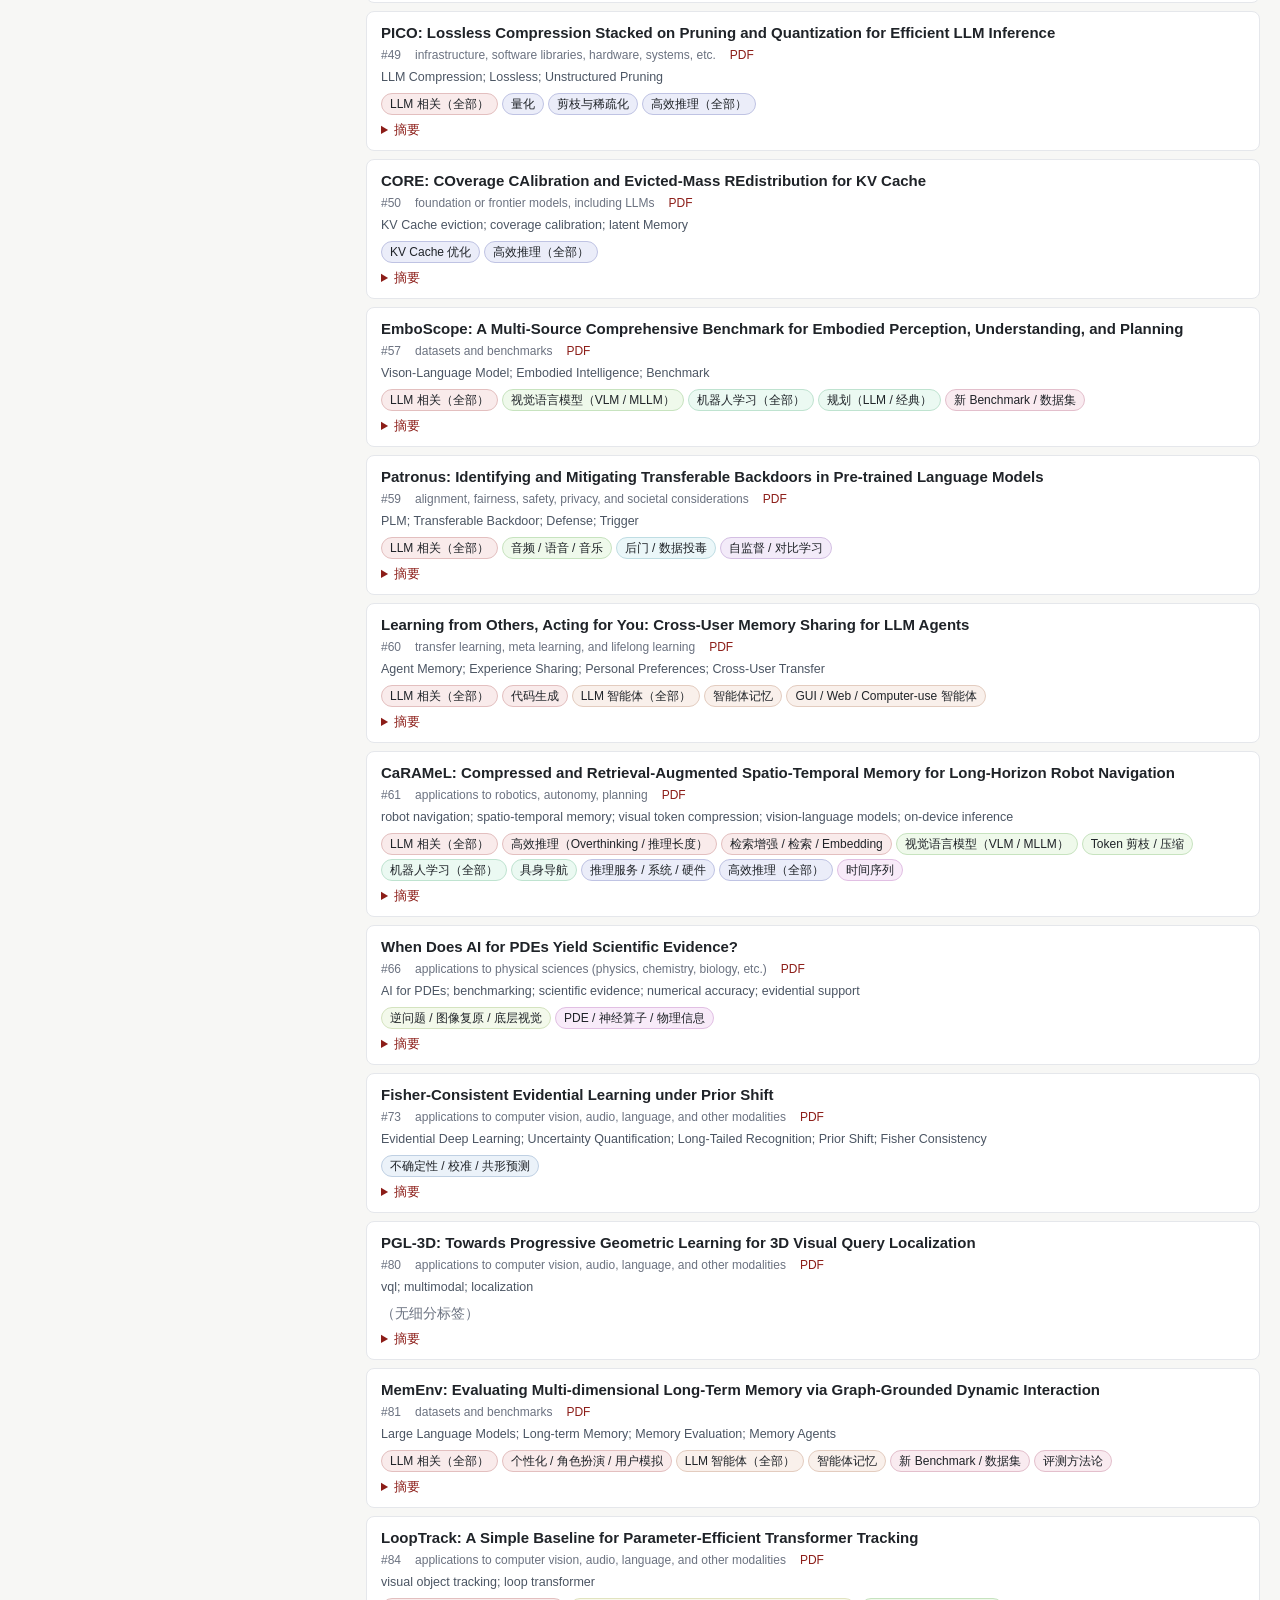
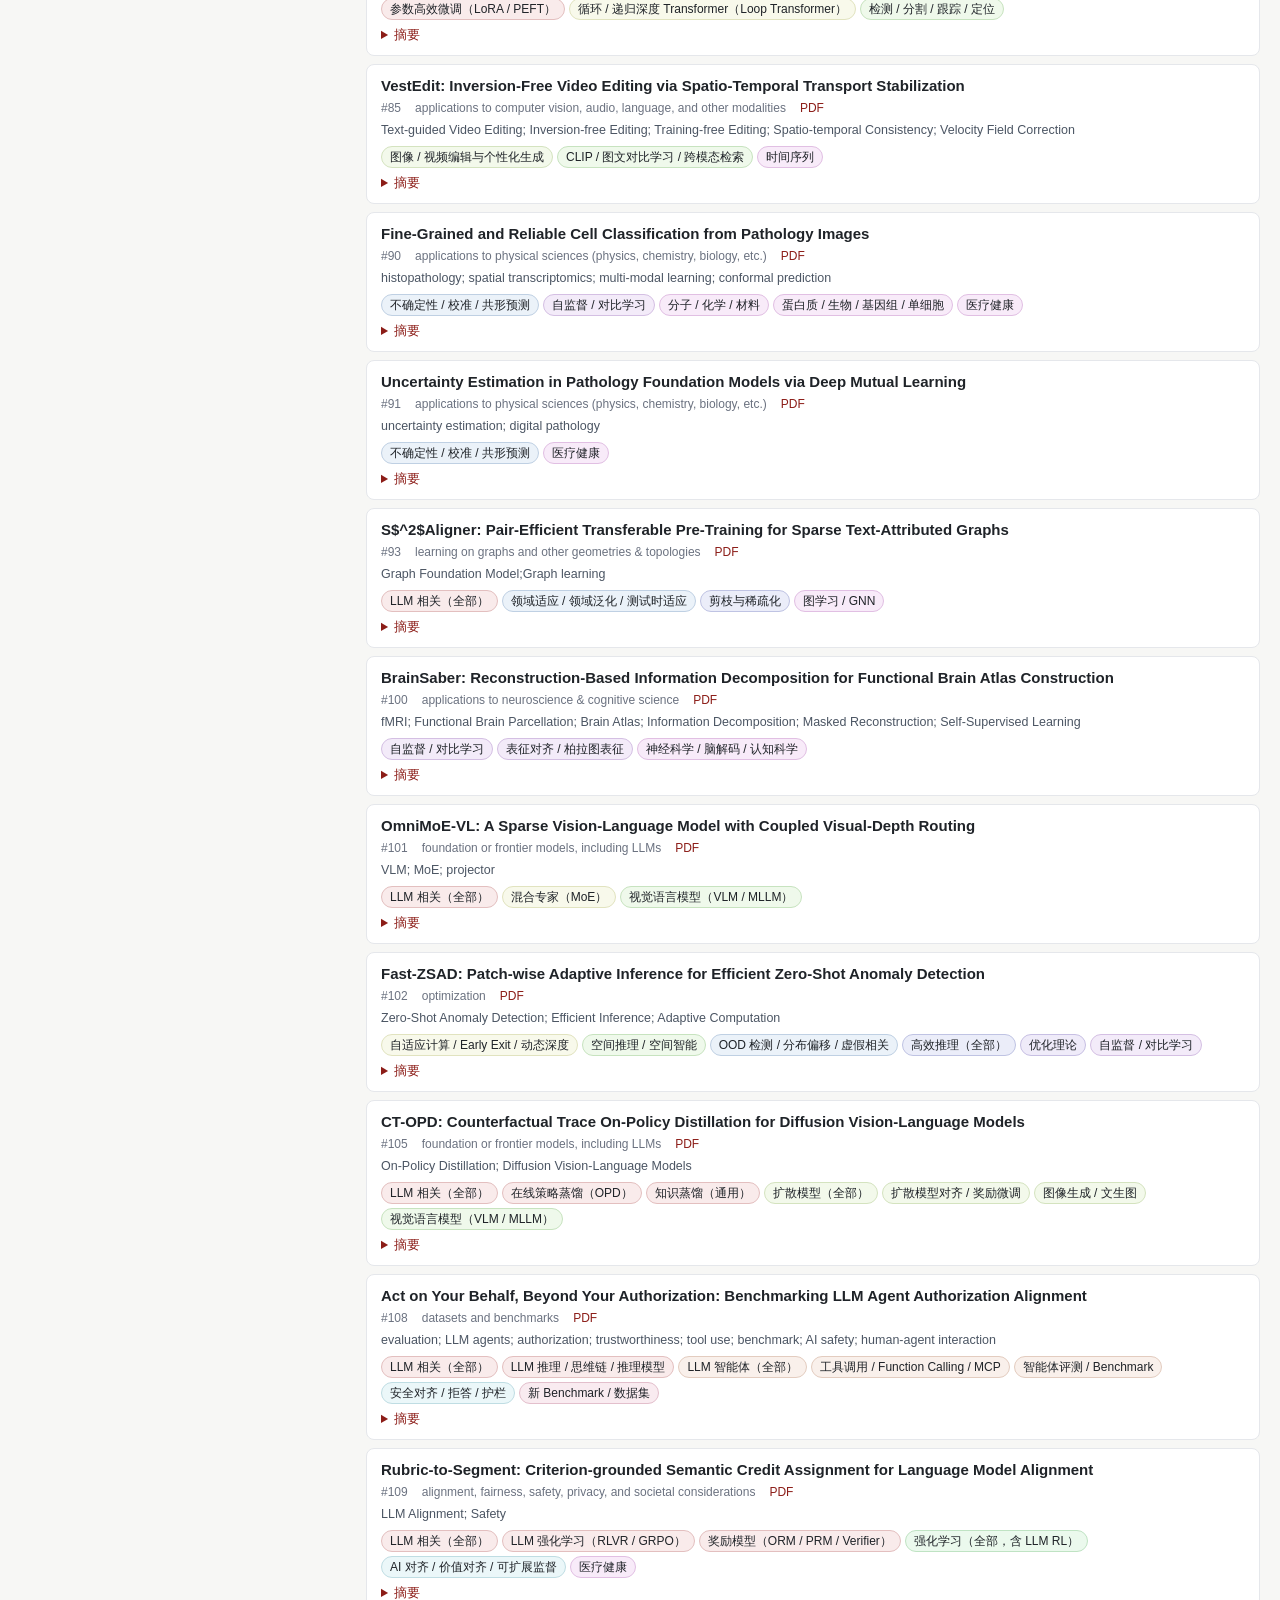
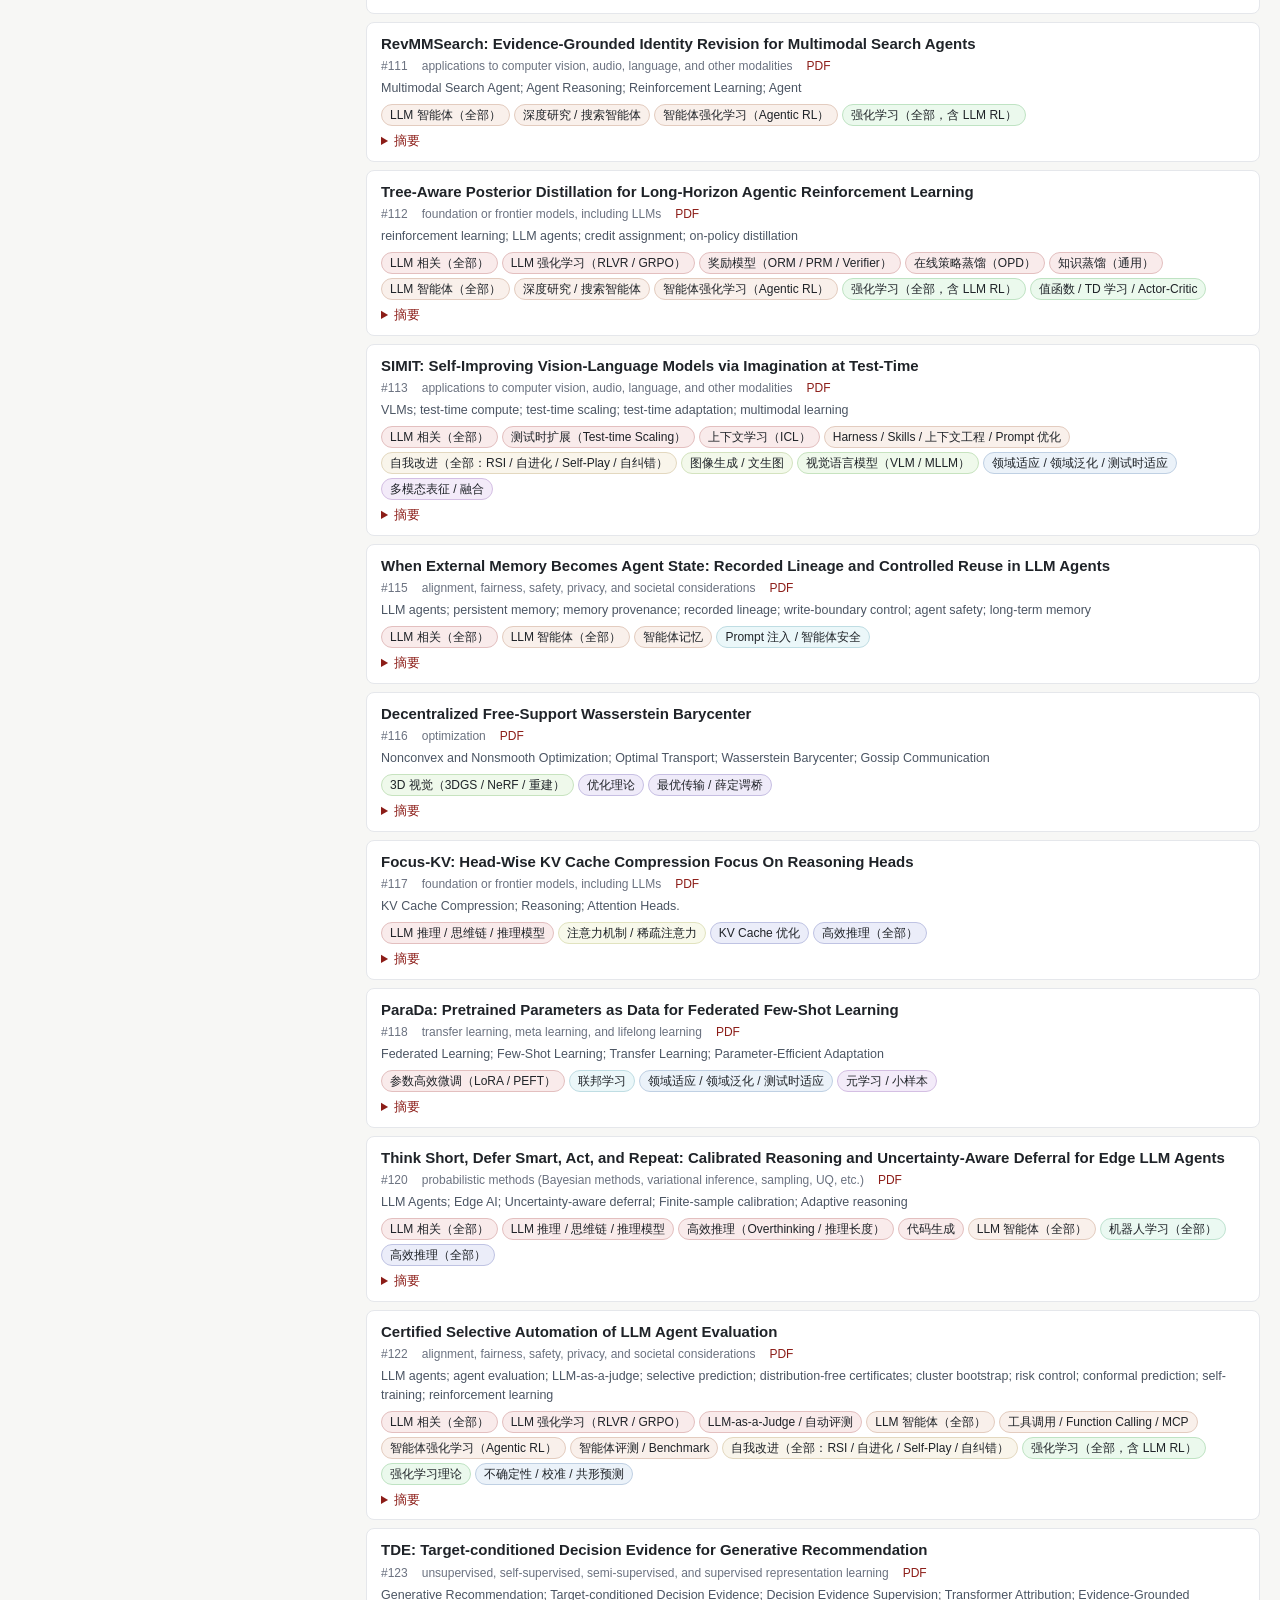
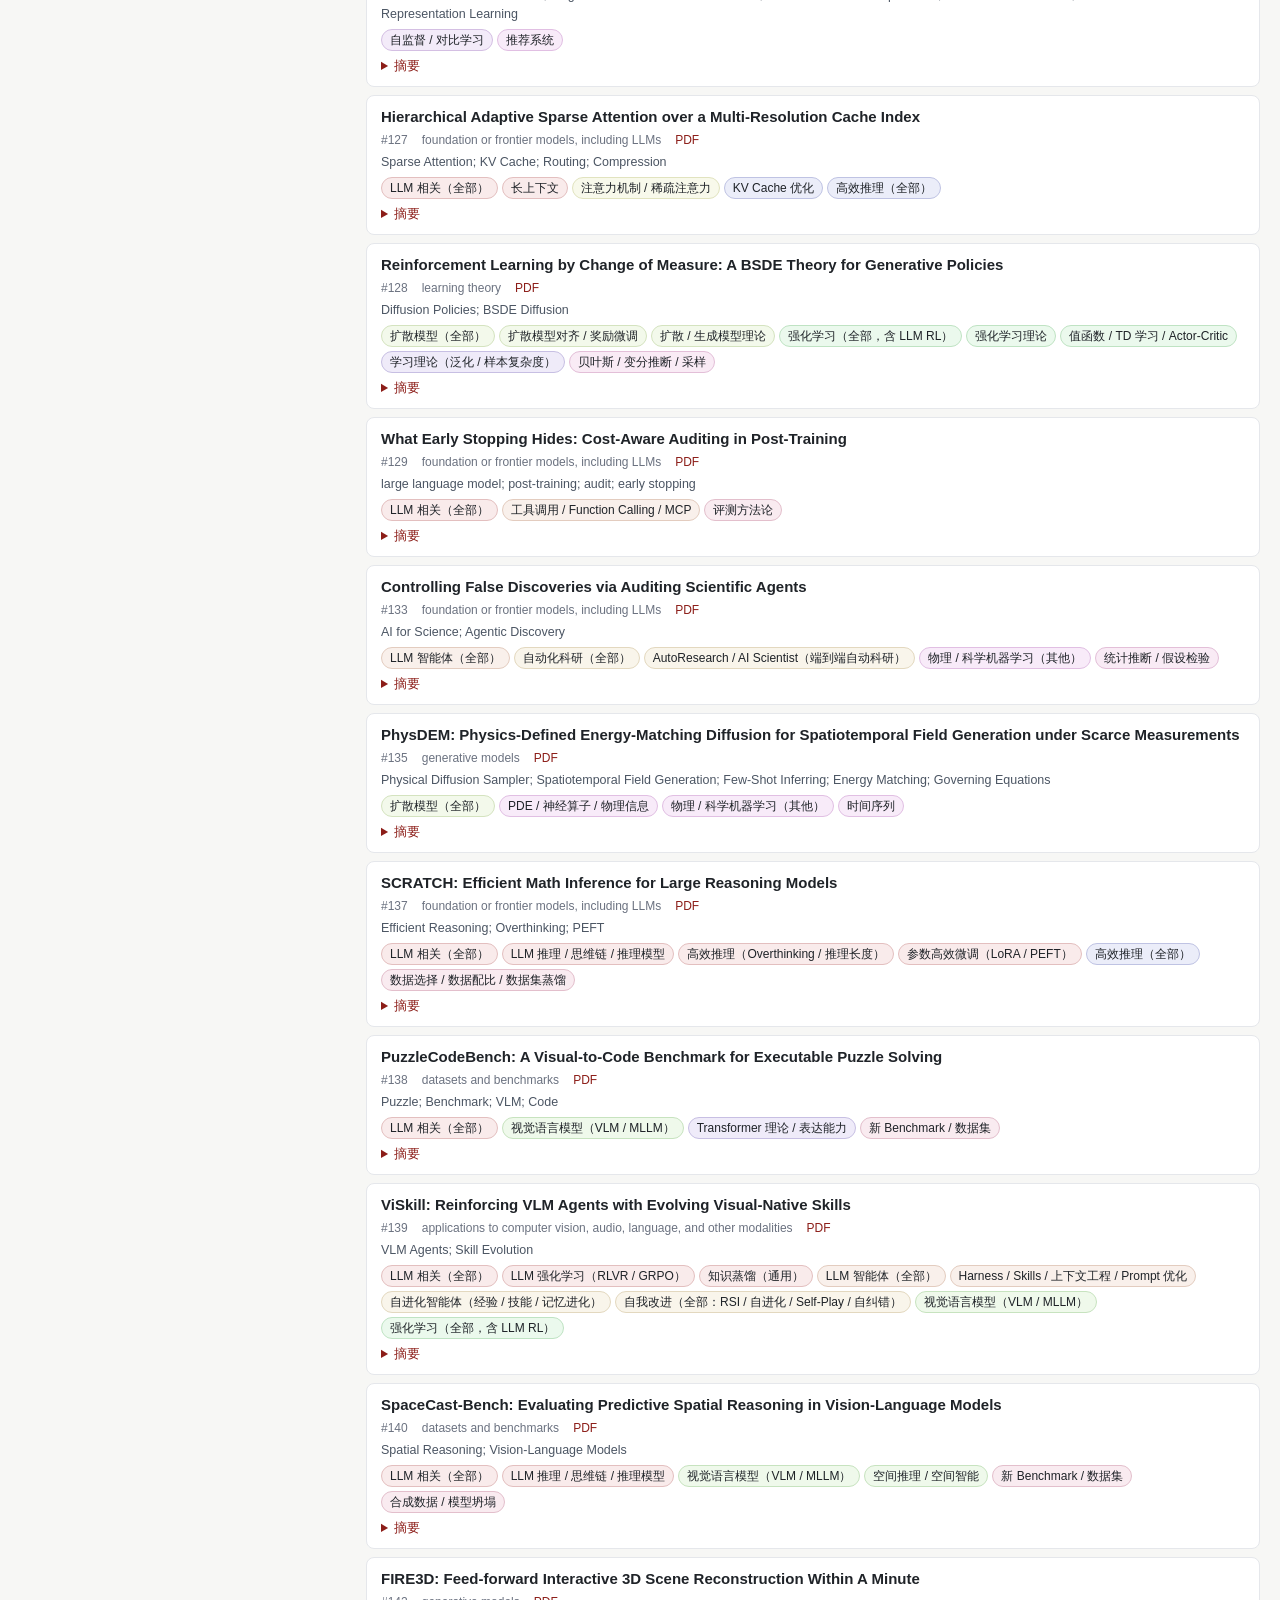
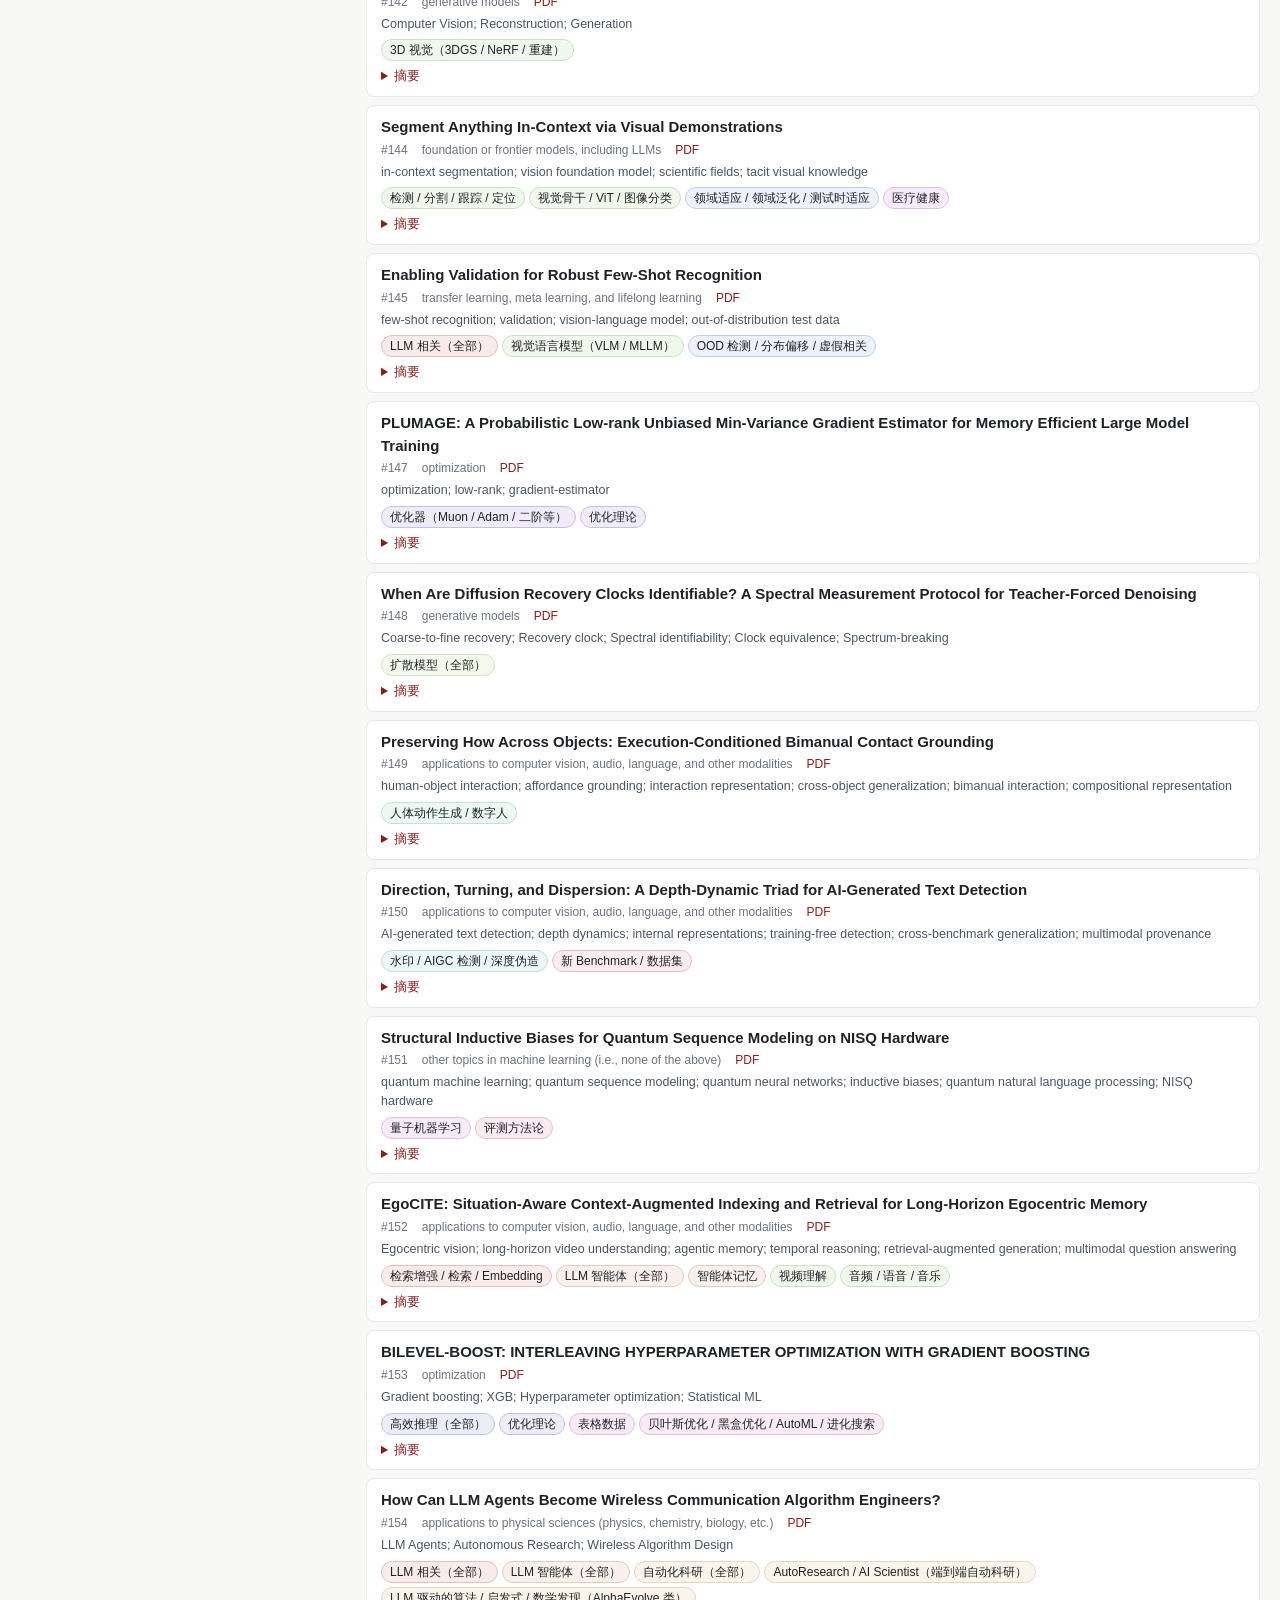
==== commit 40205e92: "Support phrase search with Chinese quotes and hyphen/space equivalence Co-authored-by: Cursor <curso" ====
--- a/docs/index.html
+++ b/docs/index.html
@@ -4,7 +4,7 @@
   <meta charset="utf-8">
   <meta name="viewport" content="width=device-width, initial-scale=1">
   <title>ICLR 2027 投稿分类浏览</title>
-  <link rel="stylesheet" href="style.css?v=bd9bfe82d5">
+  <link rel="stylesheet" href="style.css?v=9b4191a0b8">
 </head>
 <body>
   <header class="topbar">
@@ -13,7 +13,7 @@
       <div id="stats" class="muted">加载数据中…</div>
     </div>
     <div class="searchbox">
-      <input id="q" type="search" placeholder='搜索标题 / 关键词 / 中文标签名，空格分隔为 AND，可用引号："on-policy distillation"' autocomplete="off">
+      <input id="q" type="search" placeholder='搜索标题 / 关键词 / 中文标签名；多个词需同时出现，加引号搜整个词组："on-policy distillation"（中文引号也可）' autocomplete="off">
     </div>
   </header>
 
@@ -48,6 +48,7 @@
 
     <main>
       <div id="active-filters"></div>
+      <div id="search-hint" class="muted"></div>
       <div id="tag-suggest"></div>
       <div class="toolbar">
         <span id="count"></span>
@@ -74,6 +75,6 @@
     规则见 <a href="https://github.com/yzc-666/iclr2027-explorer/blob/HEAD/scripts/taxonomy.py" target="_blank" rel="noopener">scripts/taxonomy.py</a>。
   </footer>
 
-  <script src="app.js?v=b0d65324f2"></script>
+  <script src="app.js?v=73c67d91cd"></script>
 </body>
 </html>
--- a/docs/style.css
+++ b/docs/style.css
@@ -79,6 +79,10 @@
 .afilter.clear { background: none; border-style: dashed; }
 .afilter.clear::after { content: none; }
 
+#search-hint { font-size: 12.5px; margin-bottom: 6px; }
+#search-hint:empty { display: none; }
+#search-hint .link { margin-left: 6px; }
+
 #tag-suggest { display: flex; flex-wrap: wrap; gap: 6px; align-items: center; margin-bottom: 8px; font-size: 13px; }
 #tag-suggest:empty { display: none; }
 
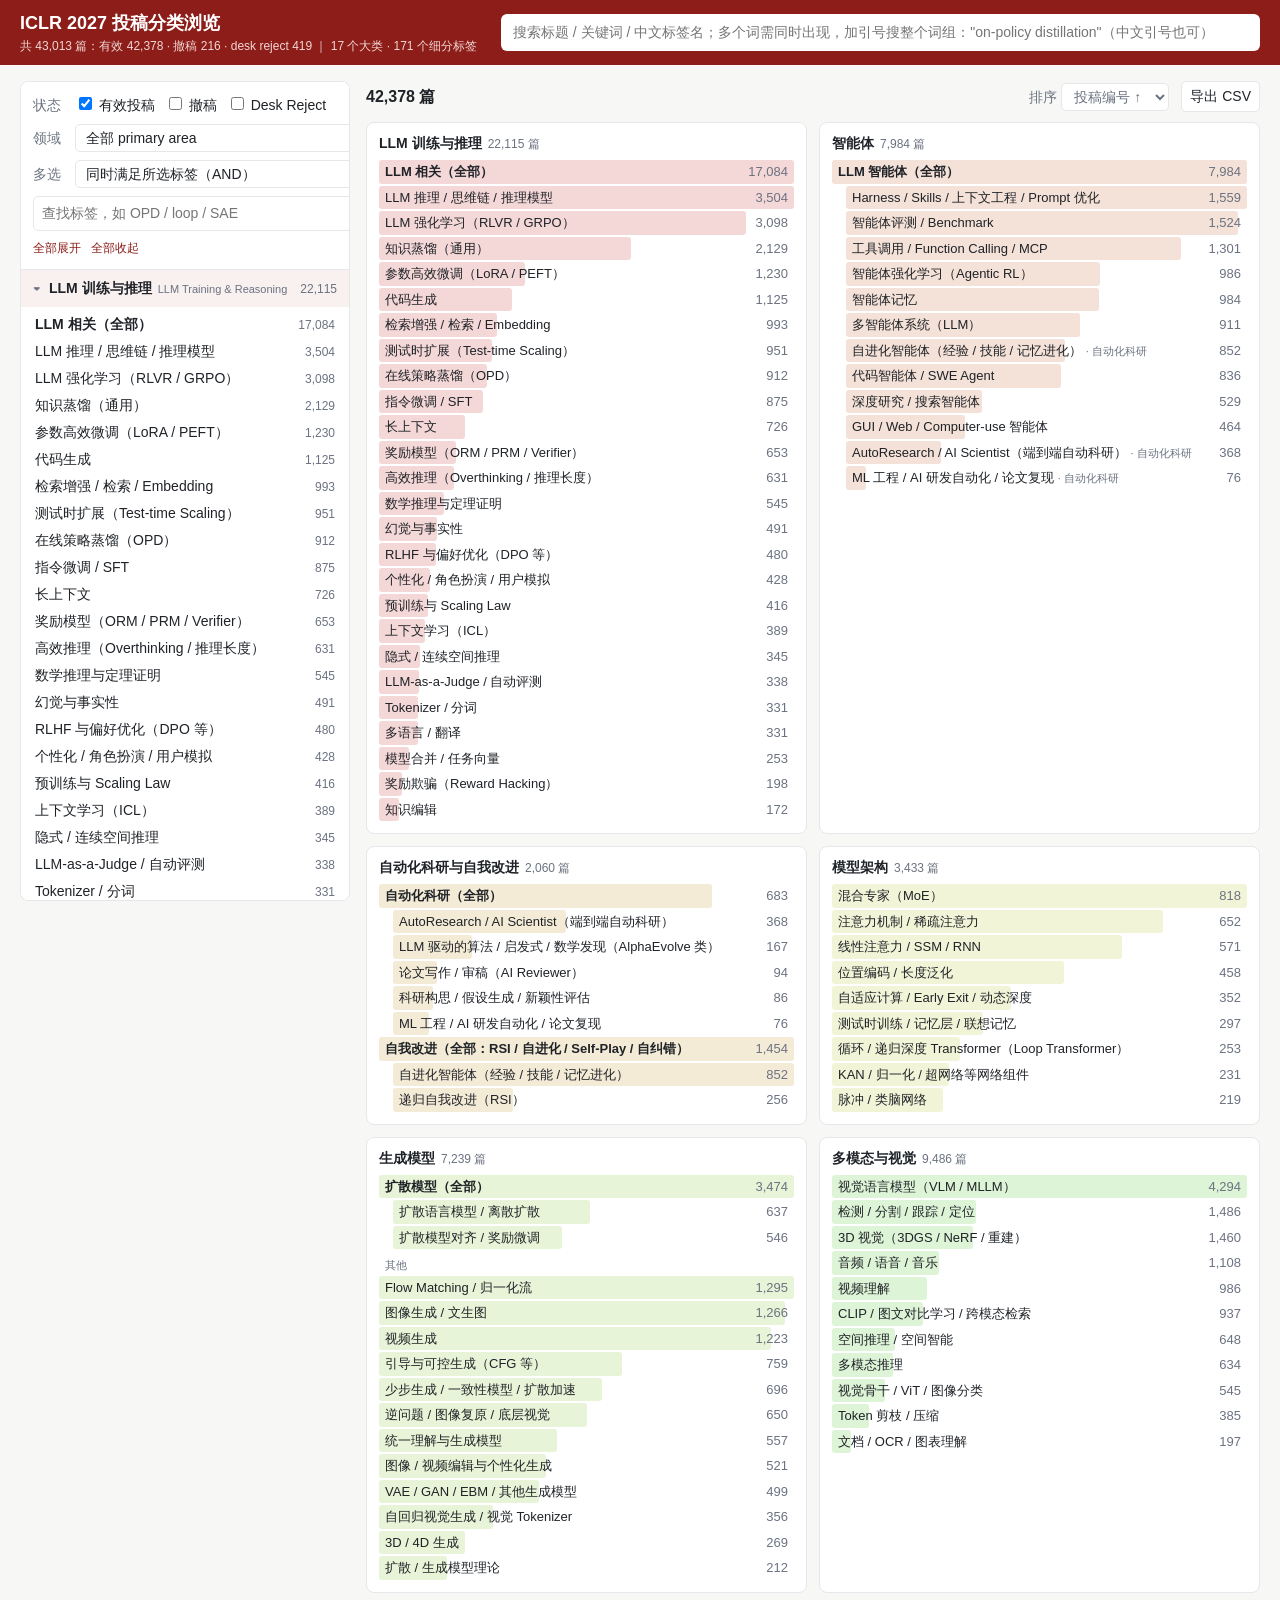
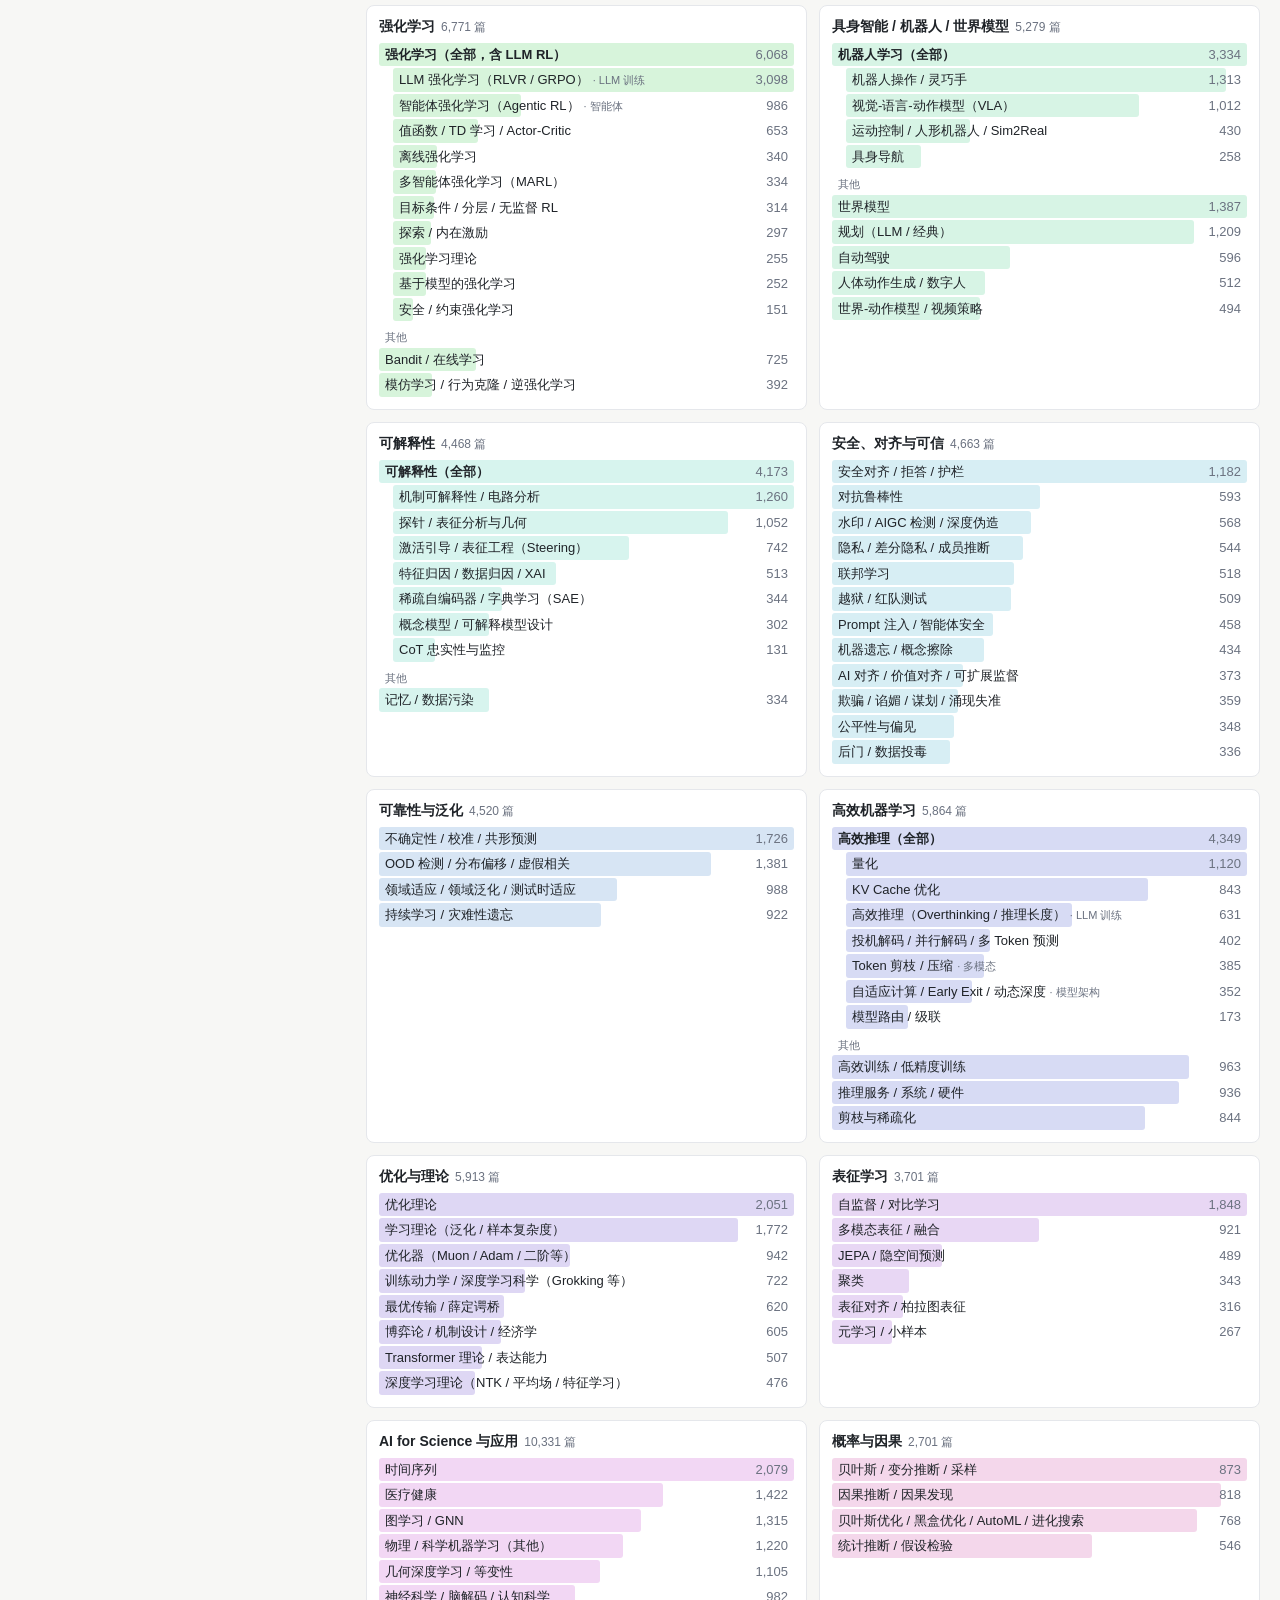
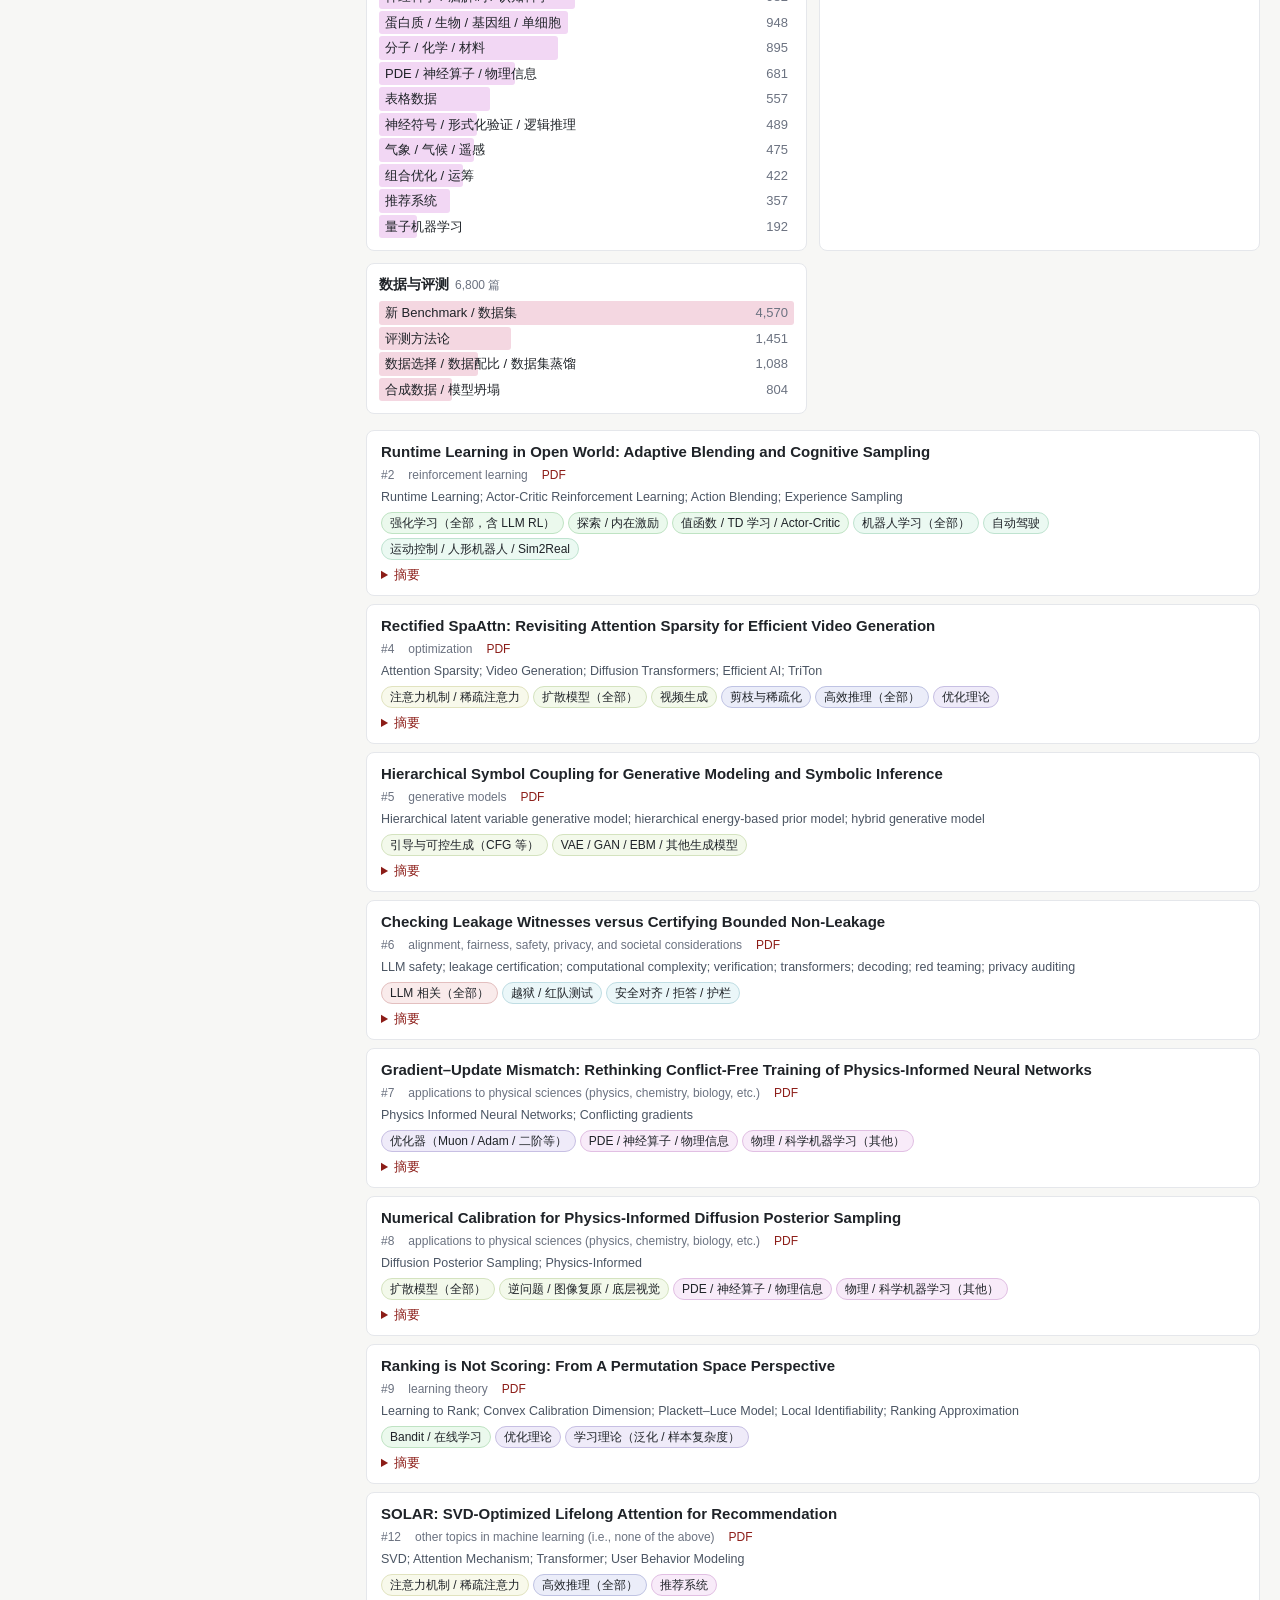
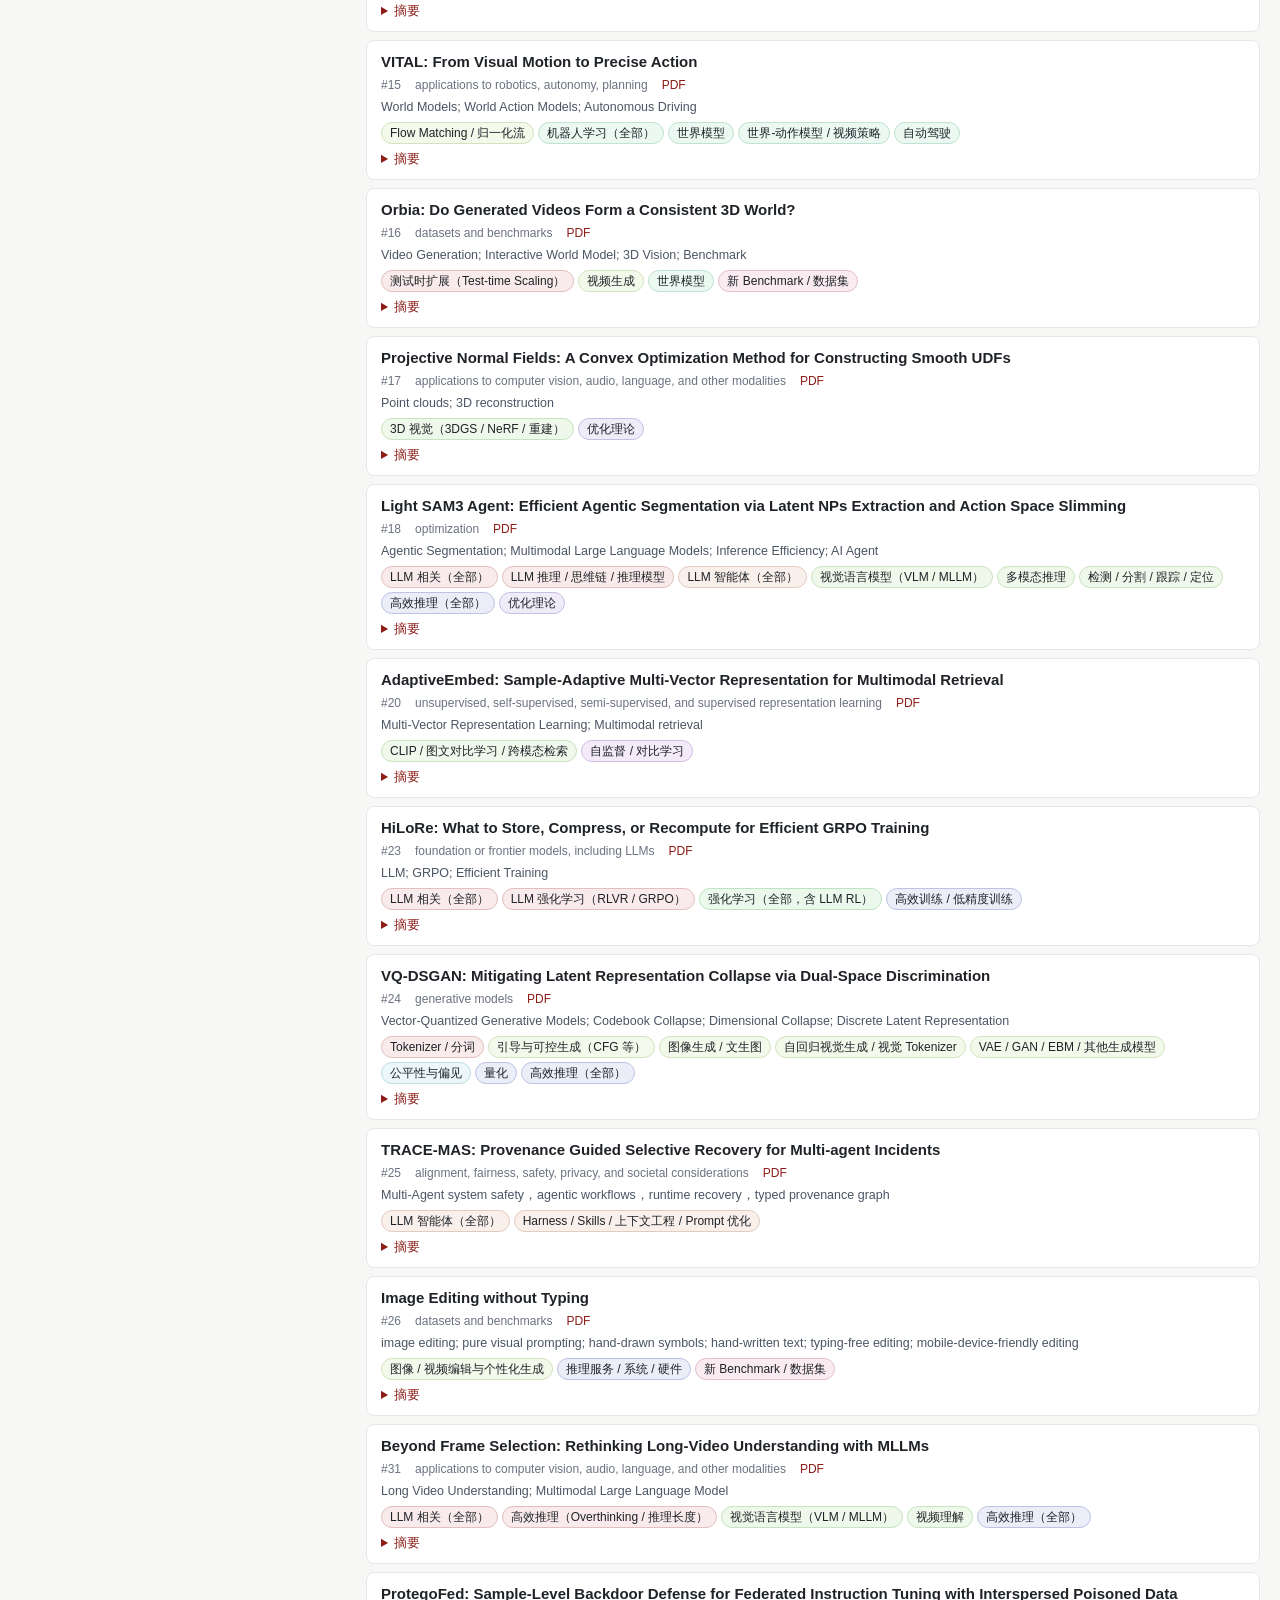
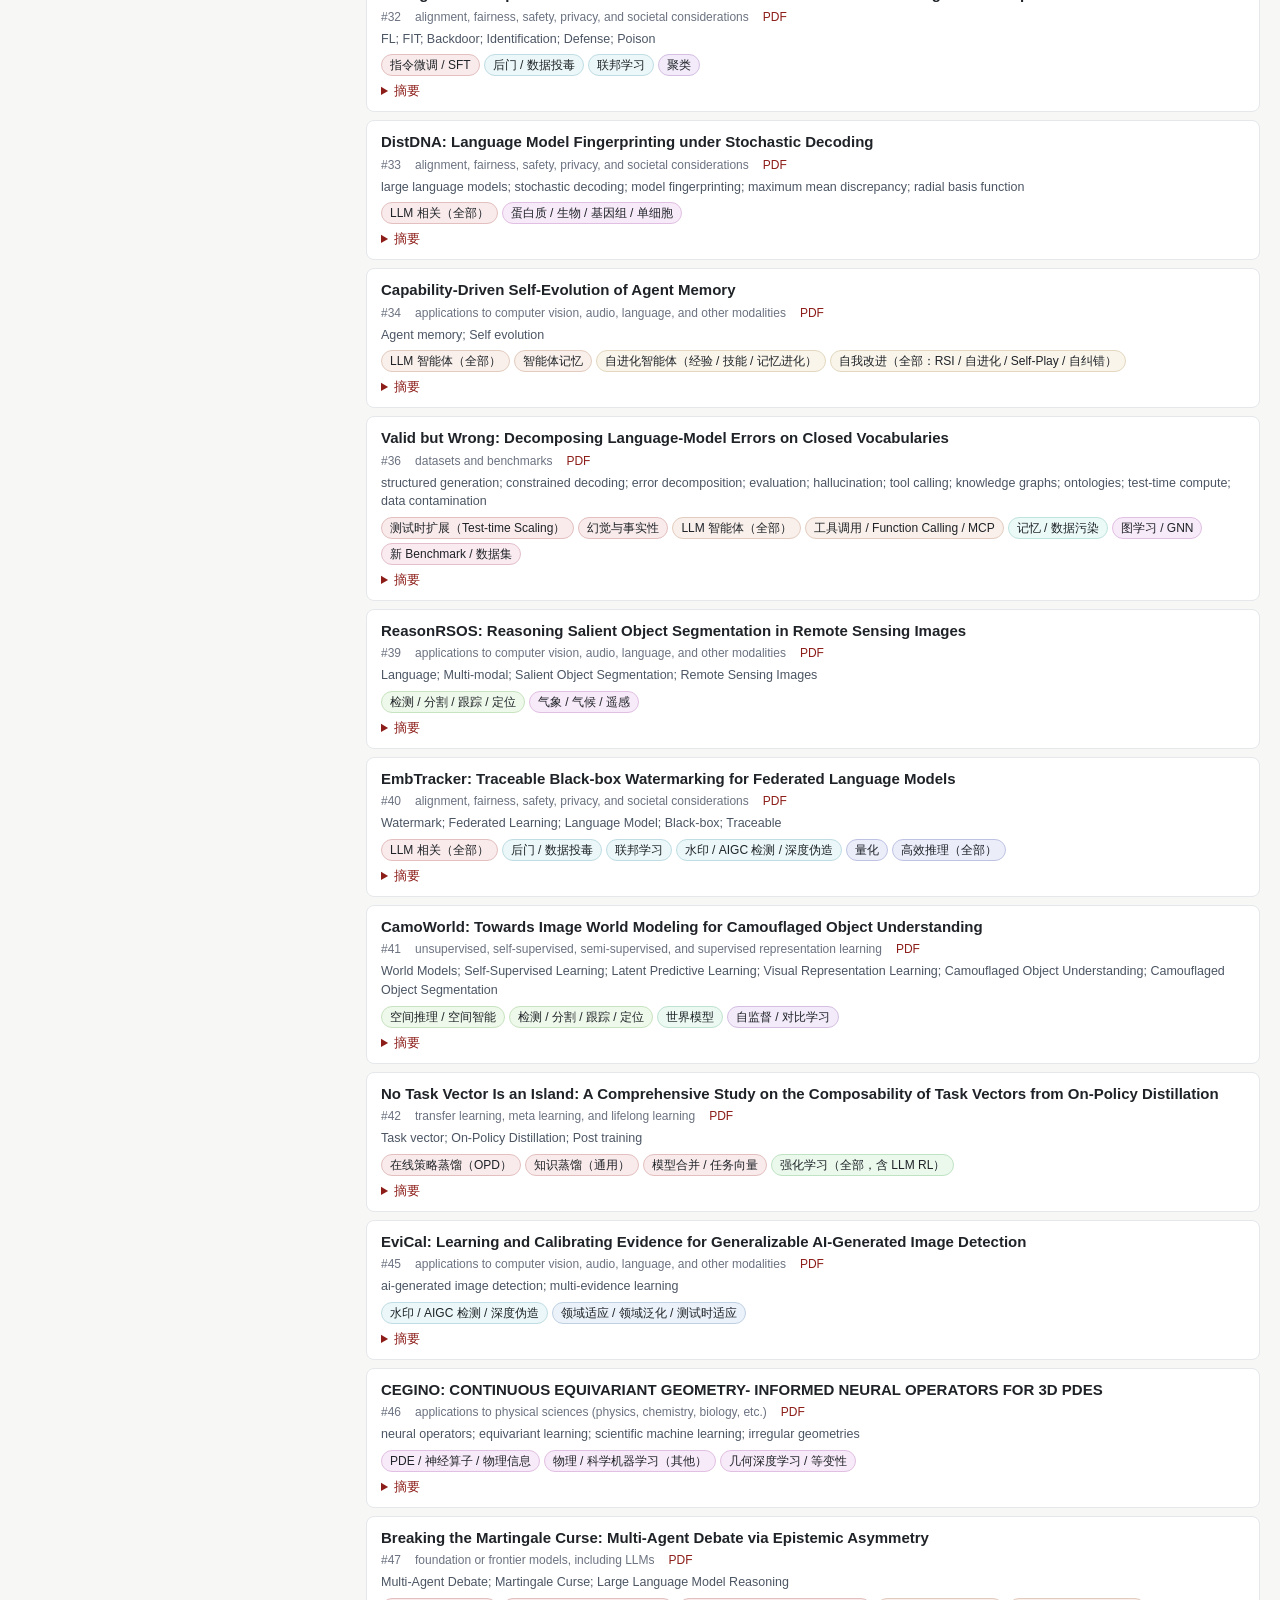
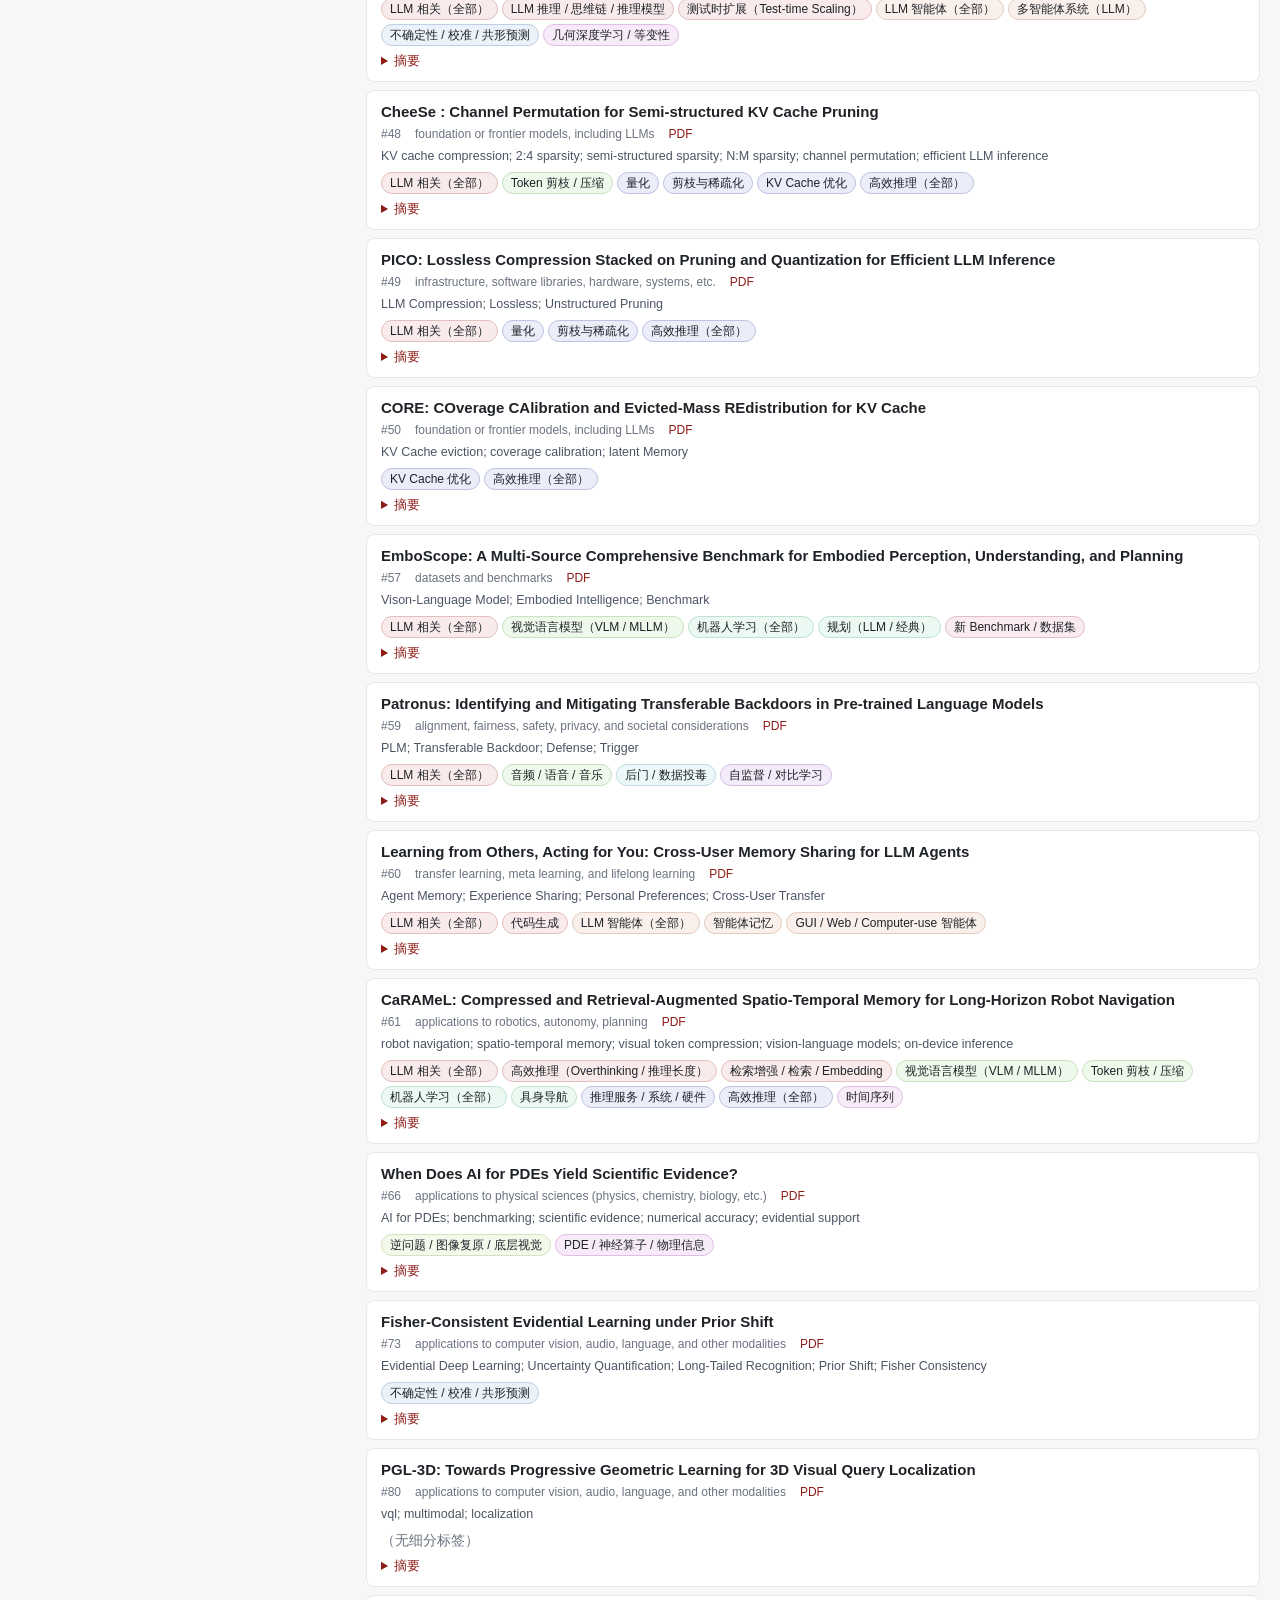
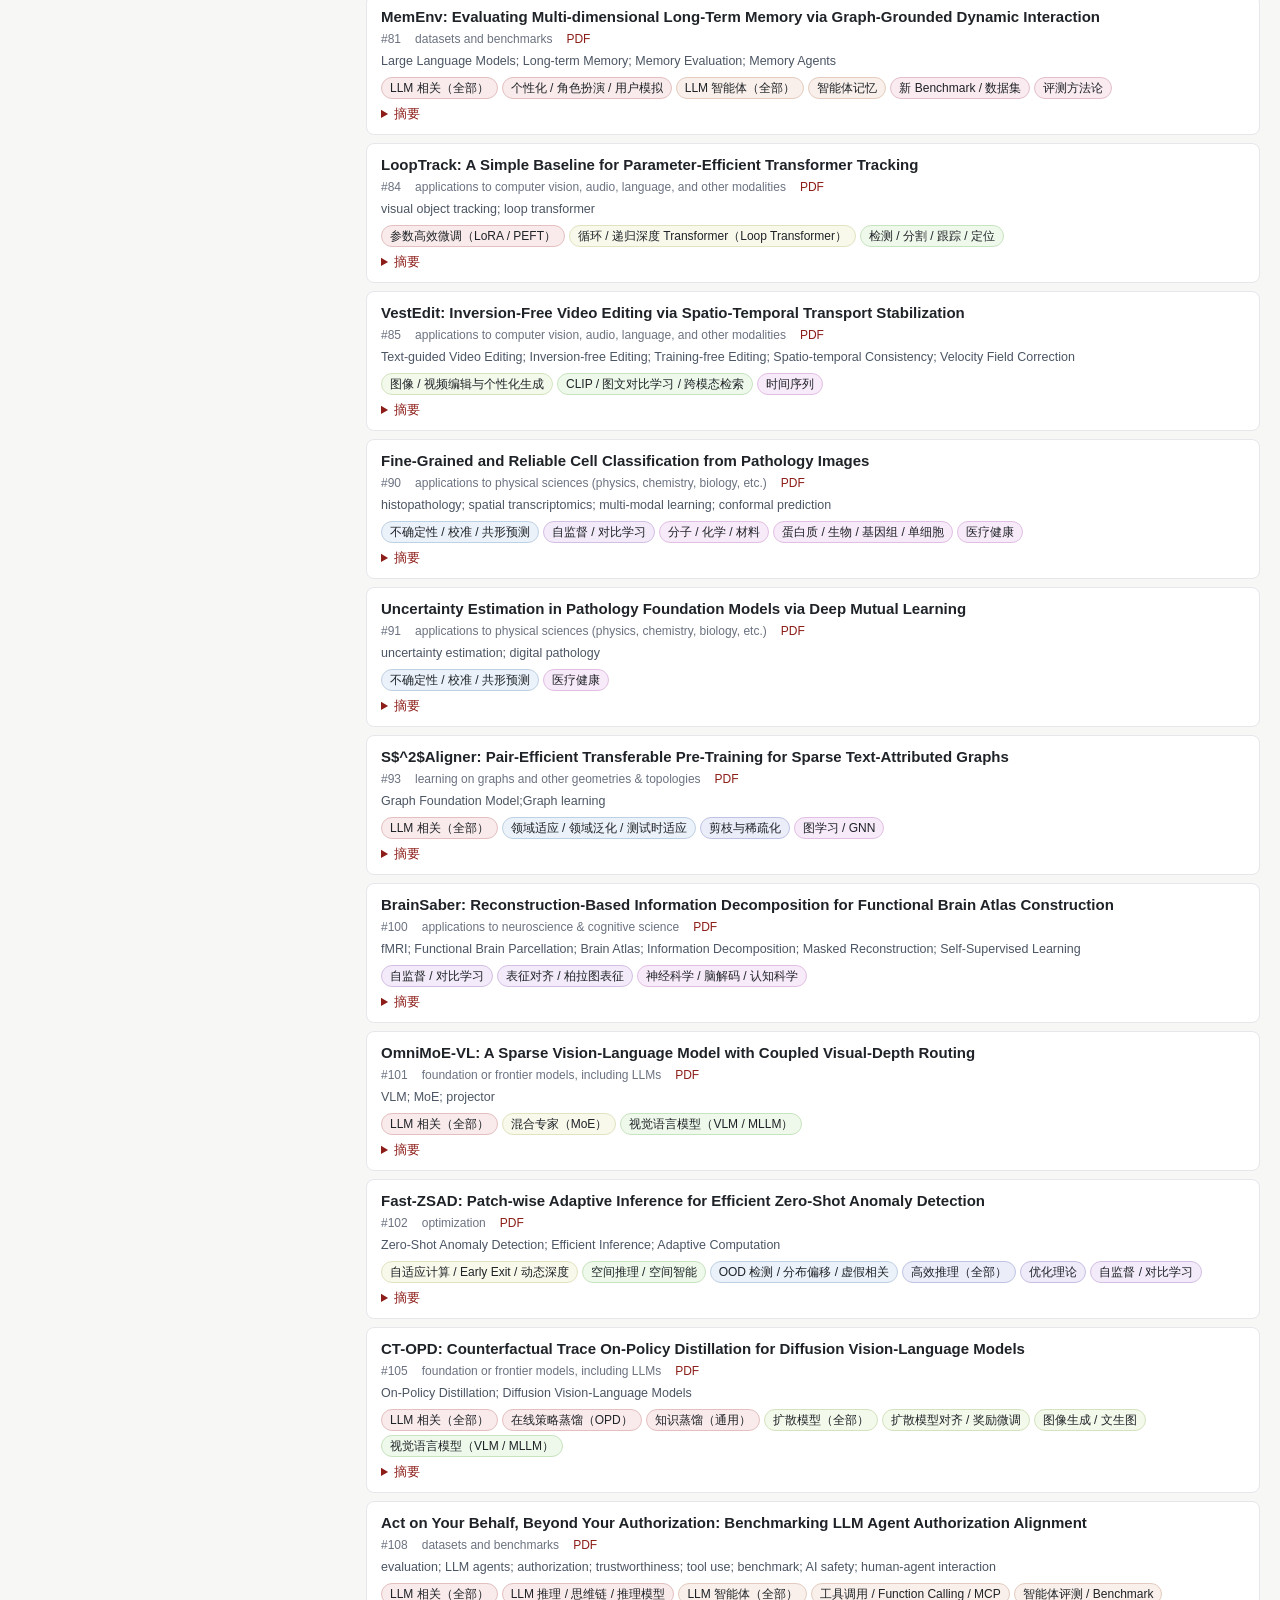
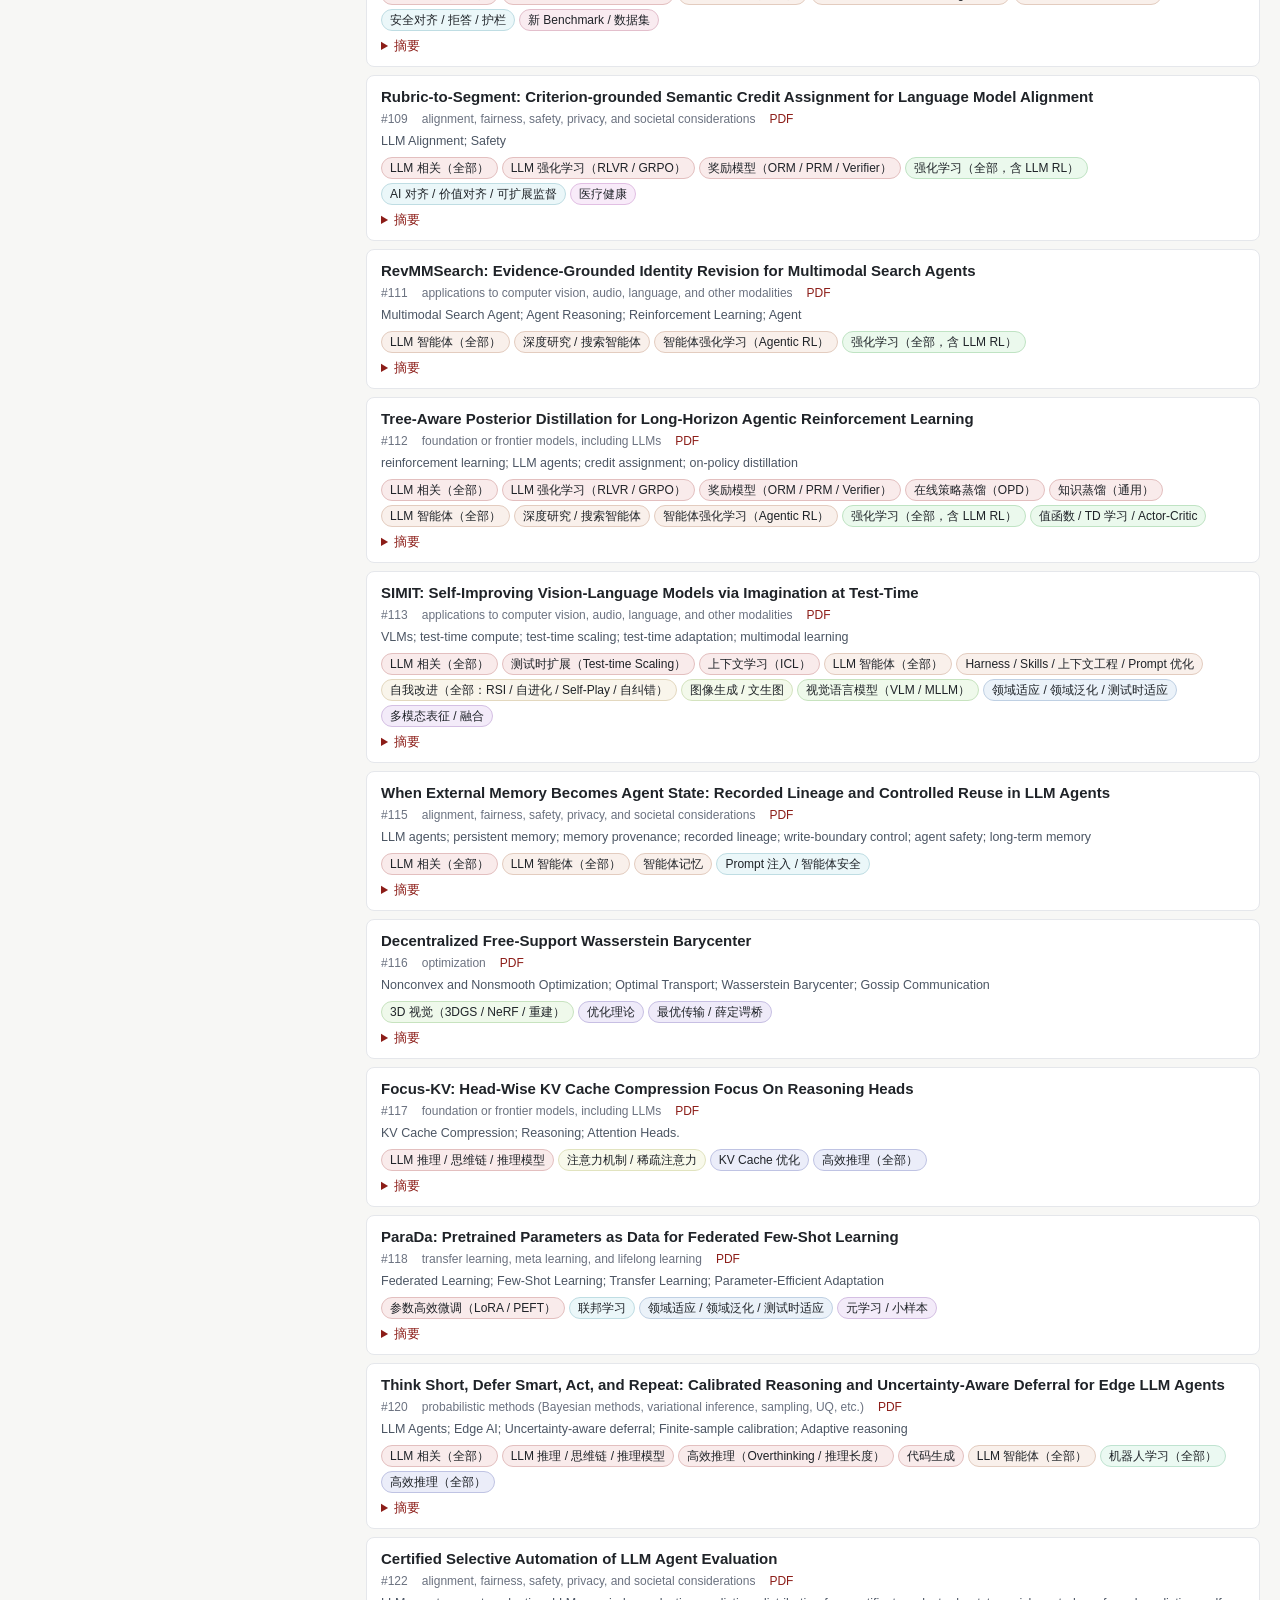
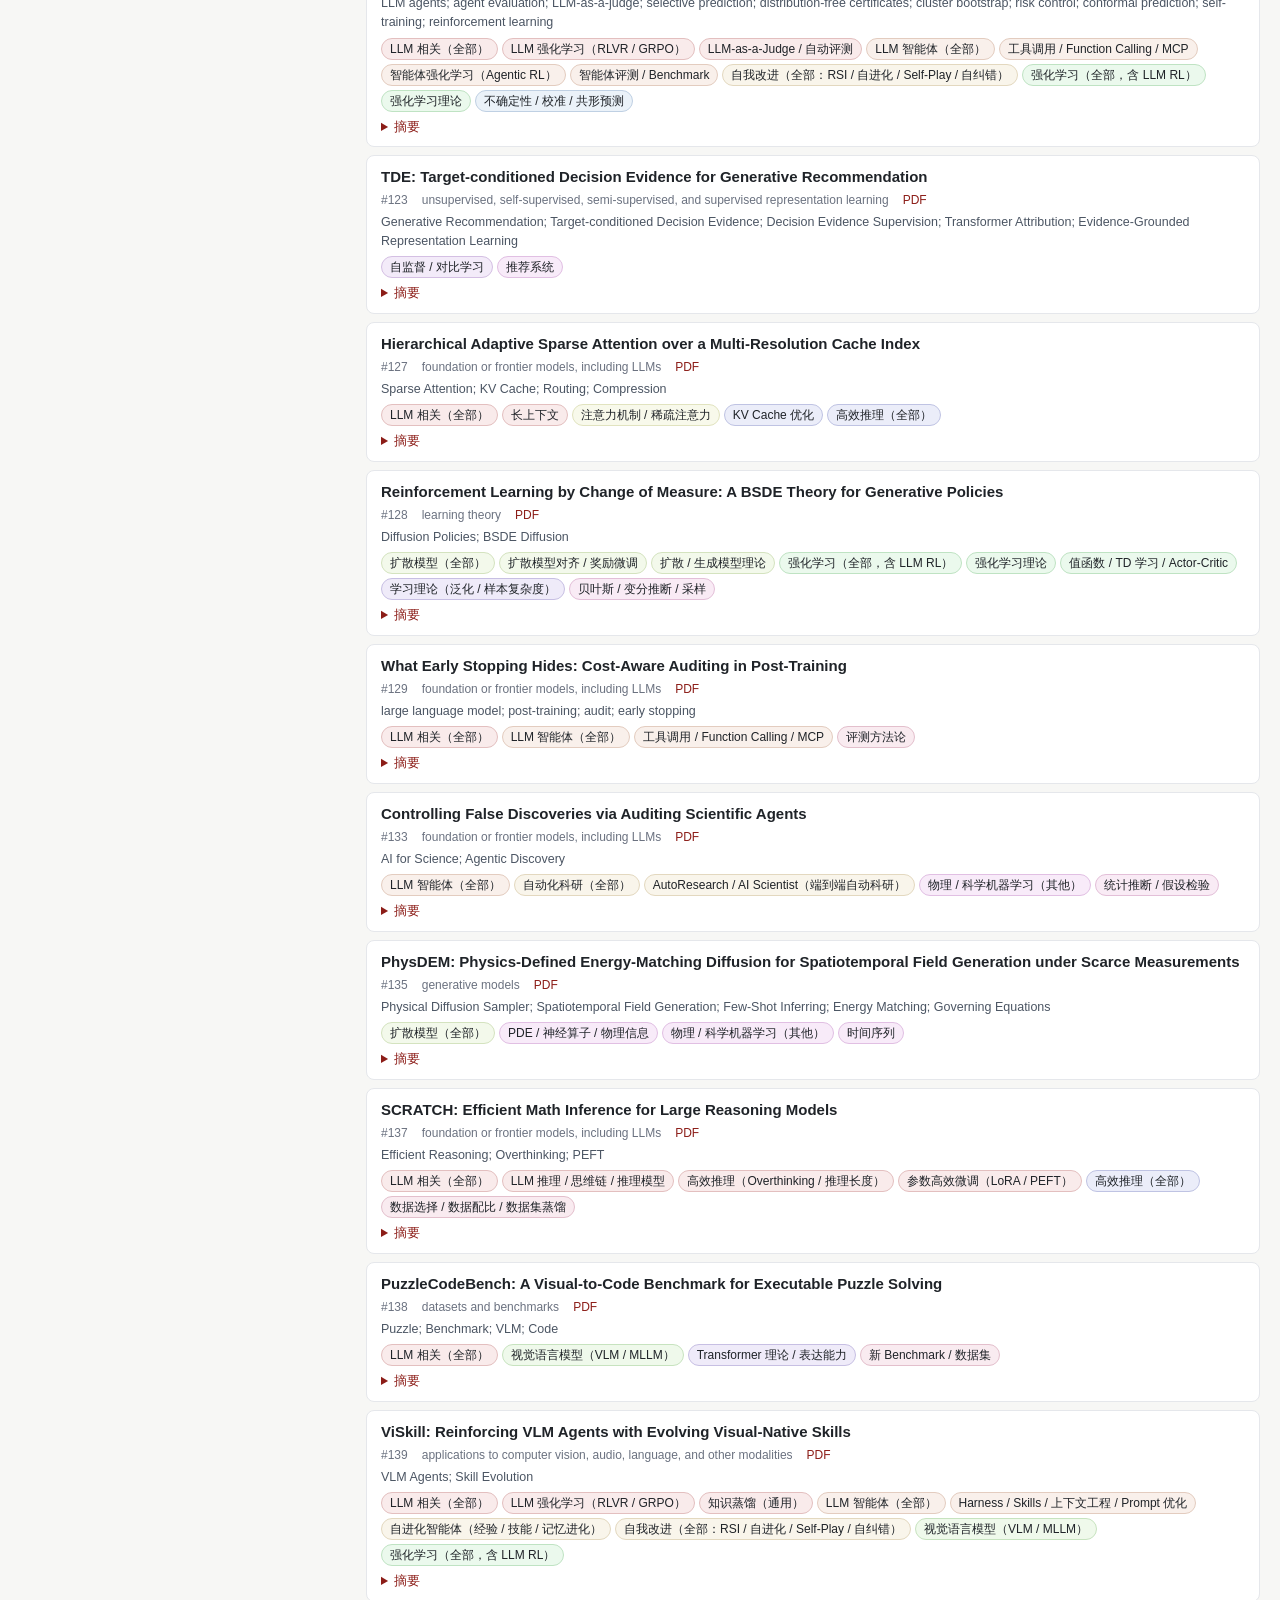
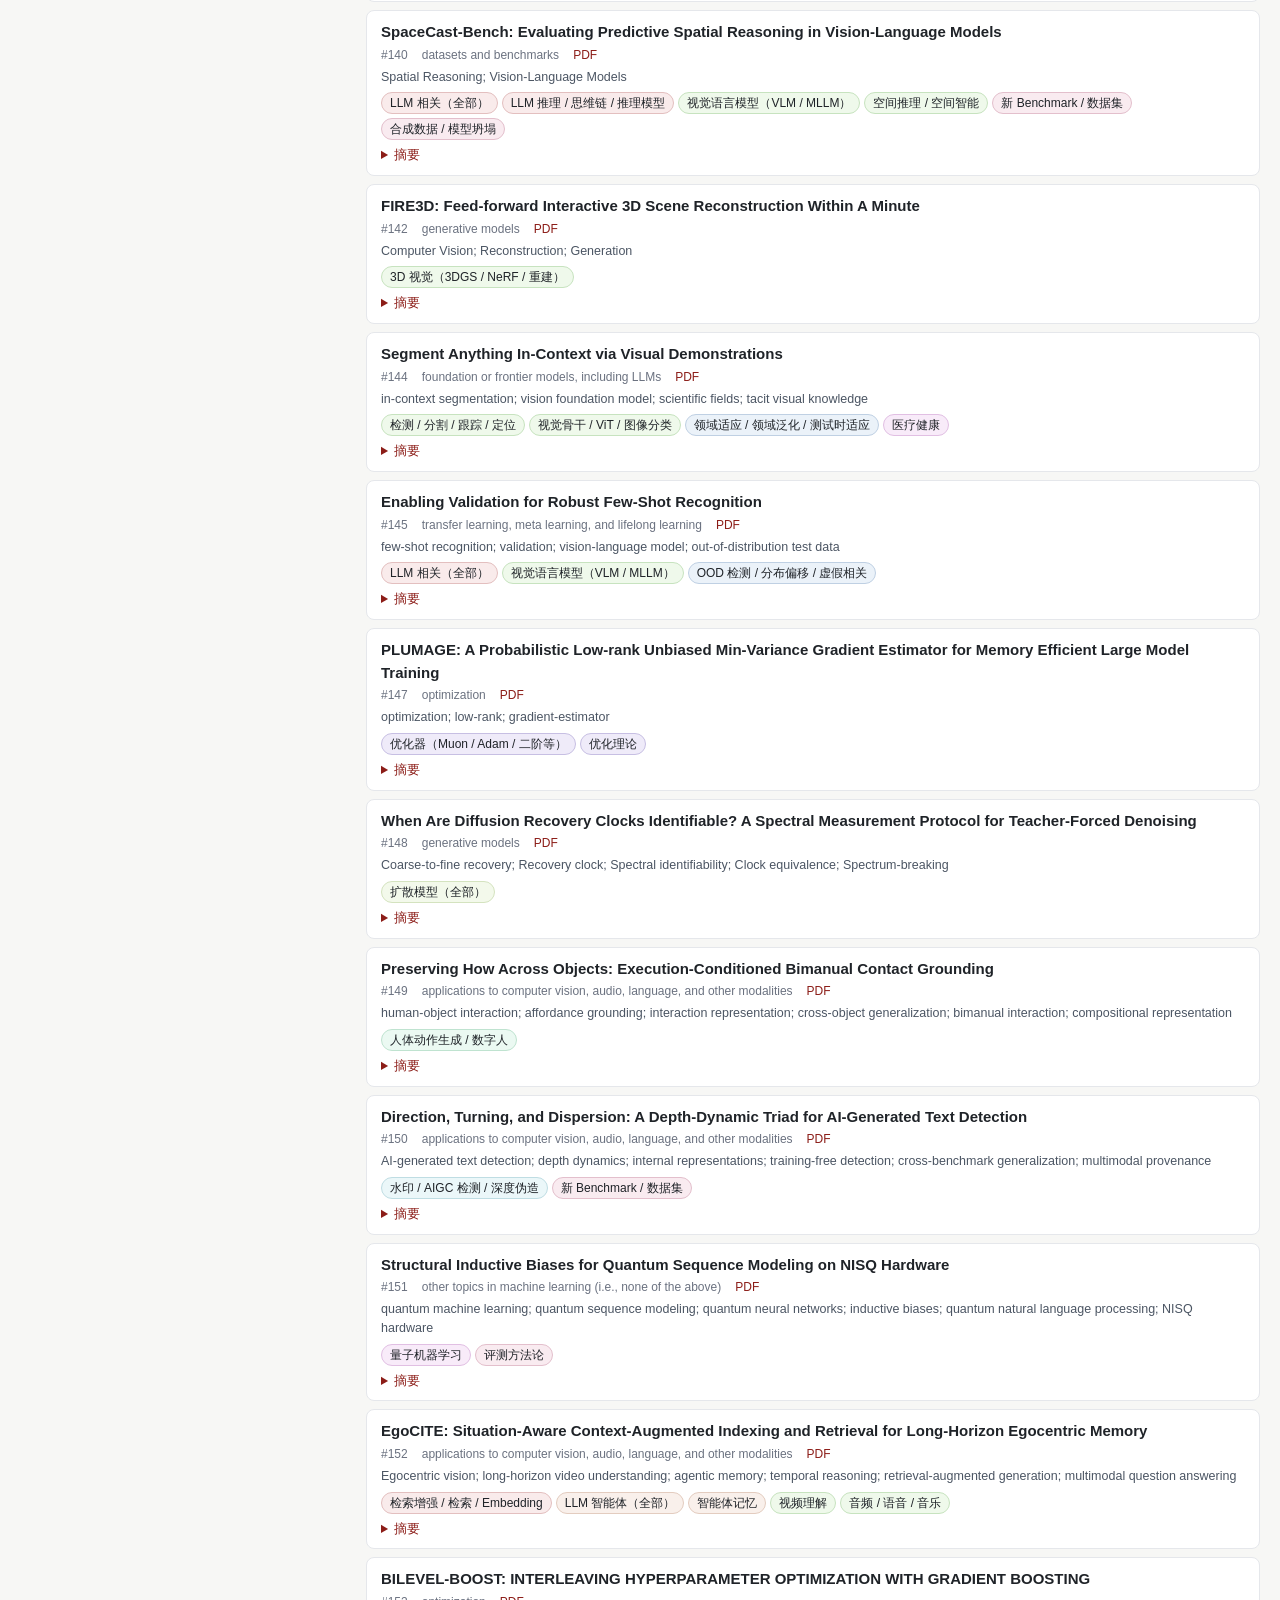
==== commit 0ab603a0: "Show umbrella tags with nested sub-tags in sidebar and overview Co-authored-by: Cursor <cursoragent@" ====
--- a/docs/index.html
+++ b/docs/index.html
@@ -4,7 +4,7 @@
   <meta charset="utf-8">
   <meta name="viewport" content="width=device-width, initial-scale=1">
   <title>ICLR 2027 投稿分类浏览</title>
-  <link rel="stylesheet" href="style.css?v=9b4191a0b8">
+  <link rel="stylesheet" href="style.css?v=4a6c280e1e">
 </head>
 <body>
   <header class="topbar">
@@ -75,6 +75,6 @@
     规则见 <a href="https://github.com/yzc-666/iclr2027-explorer/blob/HEAD/scripts/taxonomy.py" target="_blank" rel="noopener">scripts/taxonomy.py</a>。
   </footer>
 
-  <script src="app.js?v=73c67d91cd"></script>
+  <script src="app.js?v=d95350d774"></script>
 </body>
 </html>
--- a/docs/style.css
+++ b/docs/style.css
@@ -67,6 +67,10 @@
 .tag.on { background: hsl(var(--hue) 60% 88%); font-weight: 600; }
 .tag.zero { opacity: 0.4; }
 .tag.pinned .name { font-weight: 600; }
+.group li.lvl1 { margin-left: 14px; border-left: 1px solid var(--line); }
+.group li.lvl1 .tag { border-radius: 0 5px 5px 0; }
+.group li.sublabel { font-size: 11px; color: var(--muted); padding: 8px 8px 2px; }
+.from { margin-left: 4px; font-size: 11px; color: var(--muted); font-weight: 400; white-space: nowrap; }
 
 main { flex: 1; min-width: 0; }
 #active-filters { display: flex; flex-wrap: wrap; gap: 6px; margin-bottom: 8px; }
@@ -106,6 +110,9 @@
 .obar span { position: relative; z-index: 1; }
 .obar .n { color: var(--muted); font-variant-numeric: tabular-nums; }
 .obar:hover .fill { background: hsl(var(--hue) 55% 82%); }
+.obar.umbrella > span:not(.fill):not(.n) { font-weight: 600; }
+.obar.lvl1 { width: calc(100% - 14px); margin-left: 14px; }
+.osub { font-size: 11px; color: var(--muted); margin: 8px 0 2px 6px; }
 
 #list { list-style: none; margin: 0; padding: 0; display: grid; gap: 8px; }
 .paper { background: var(--panel); border: 1px solid var(--line); border-radius: 8px; padding: 10px 14px; }
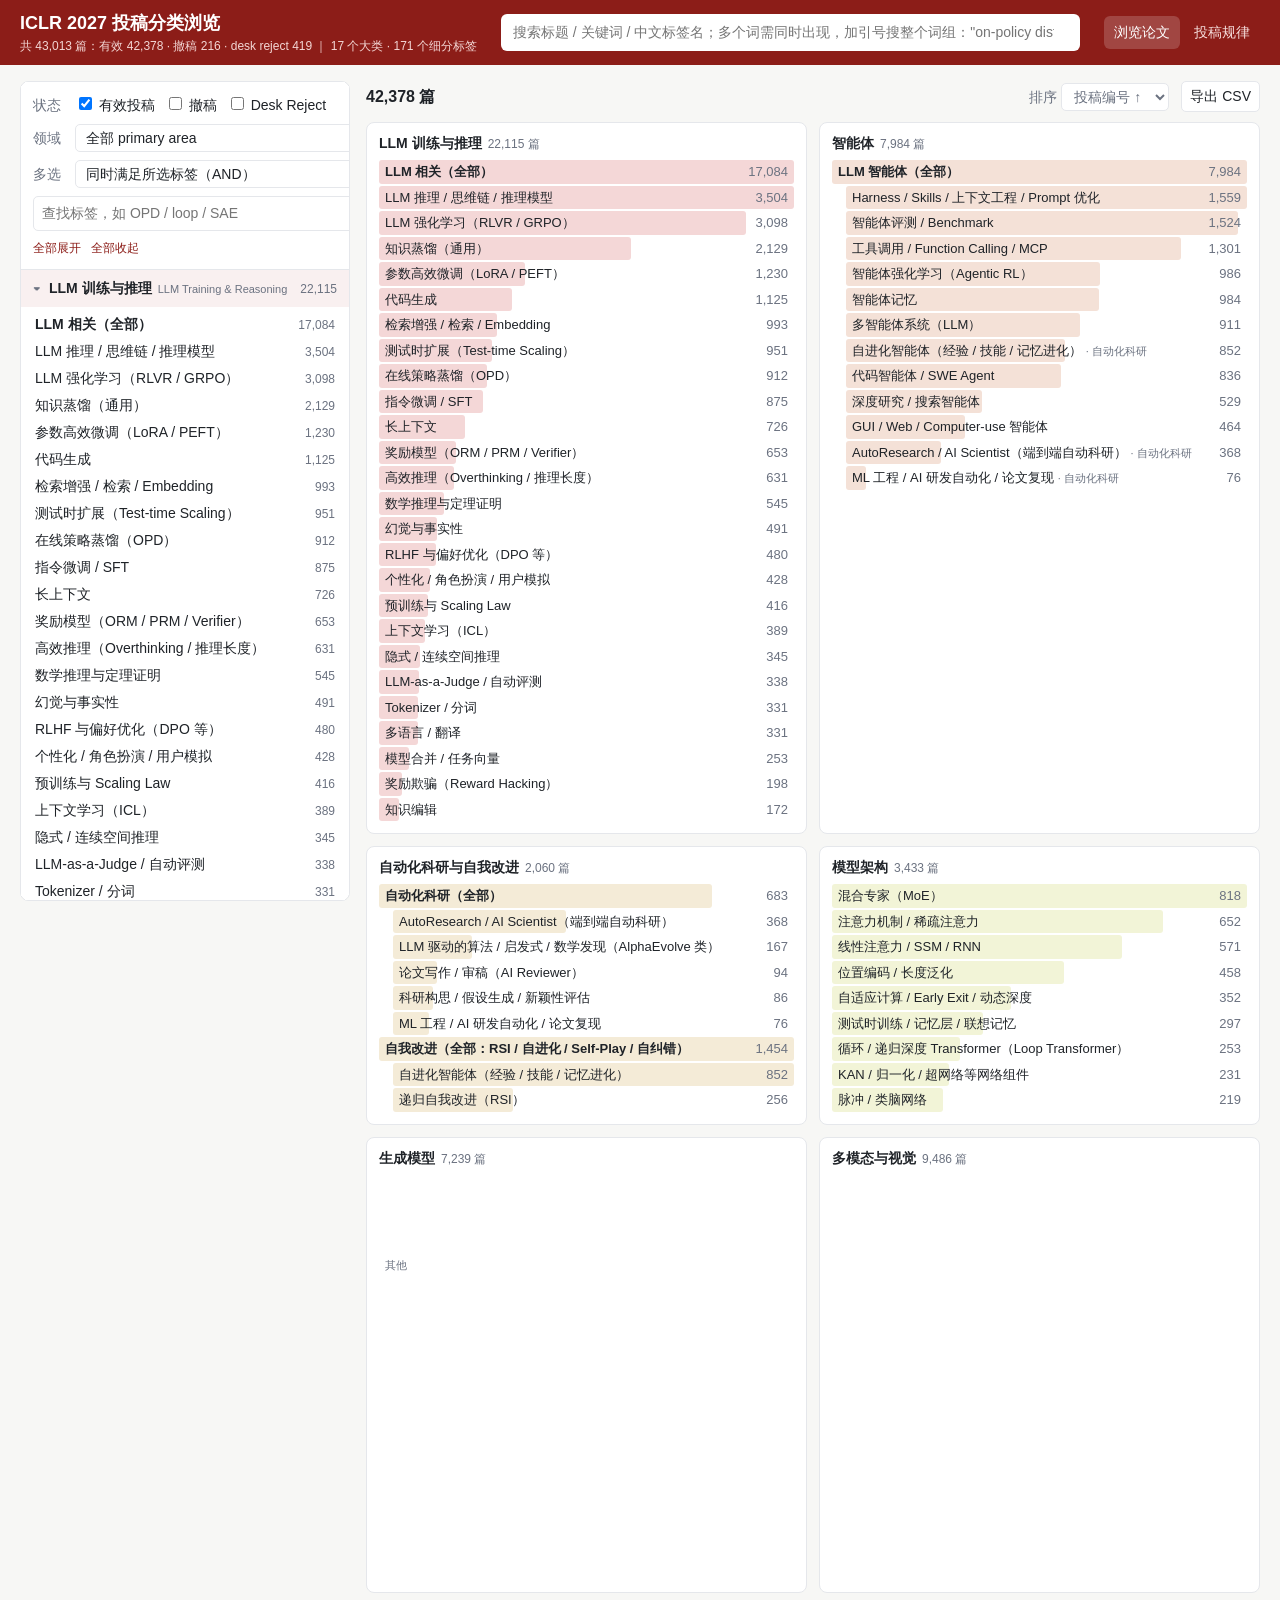
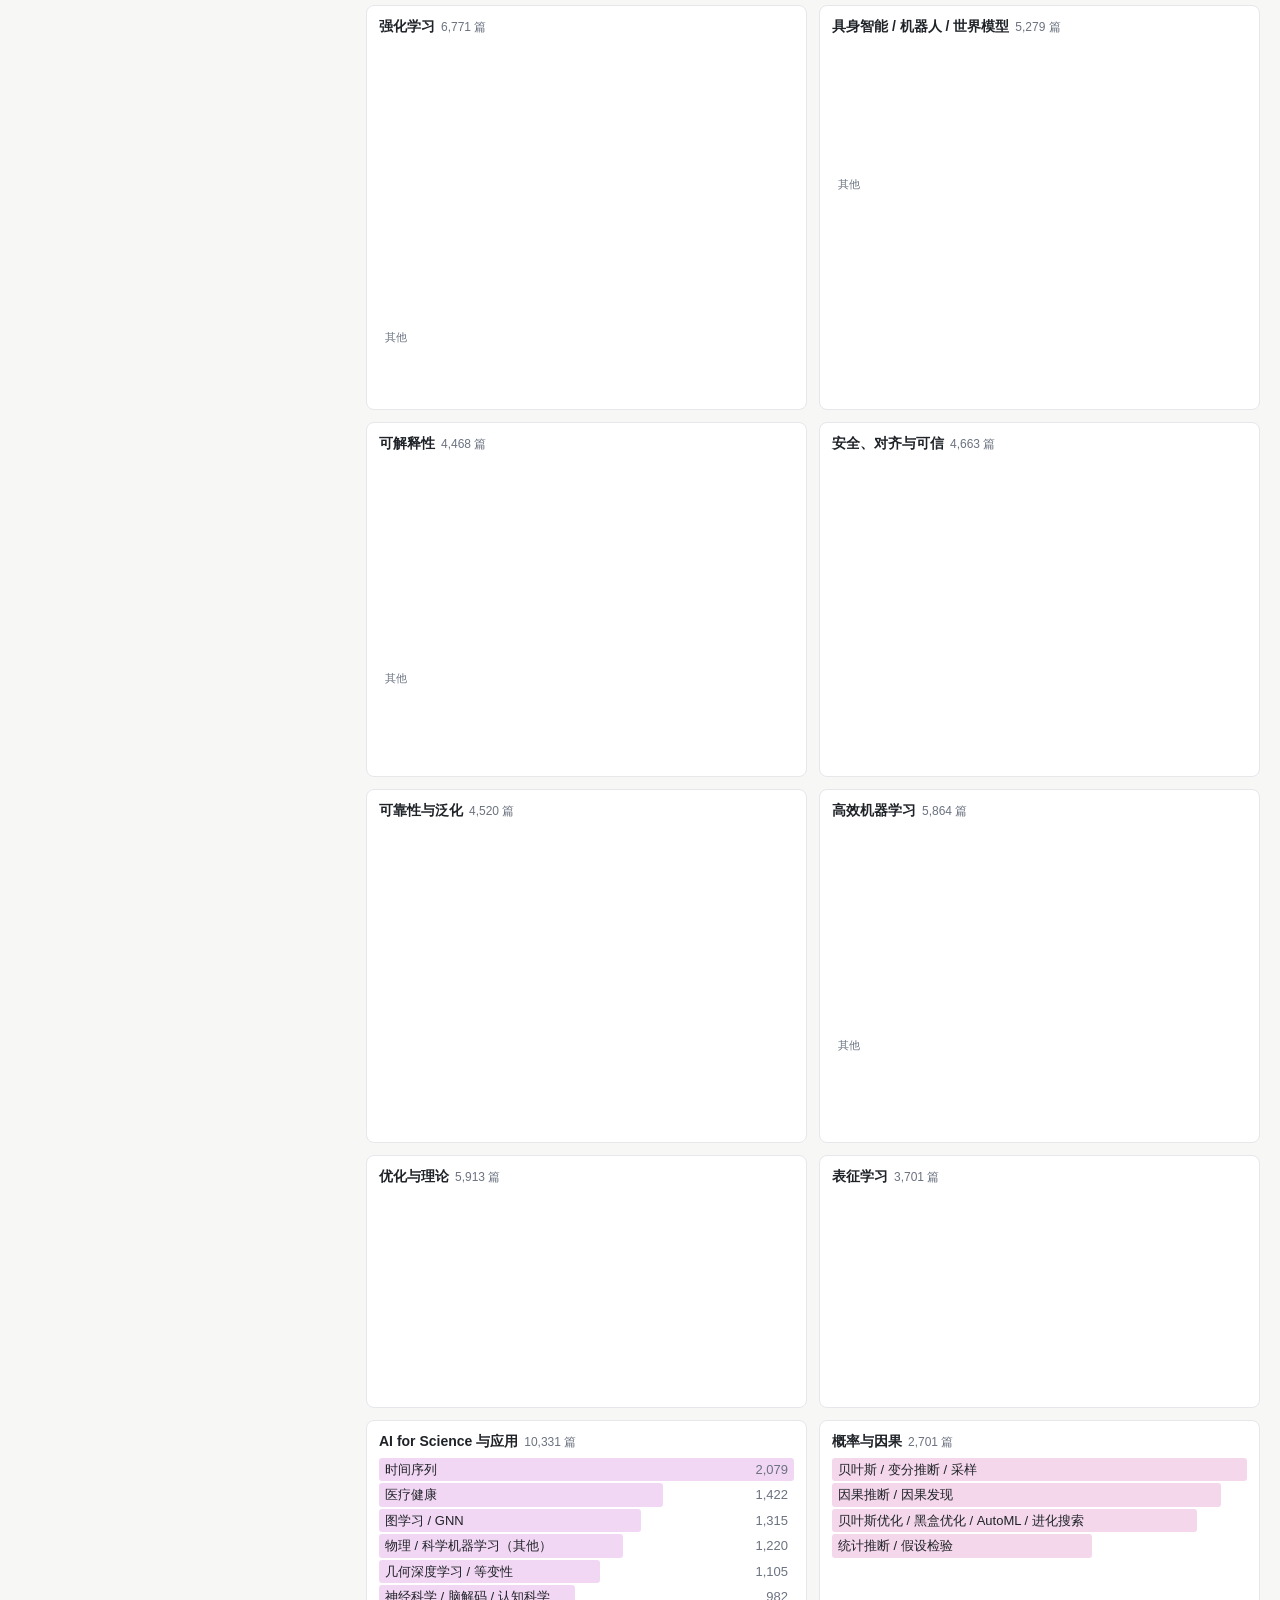
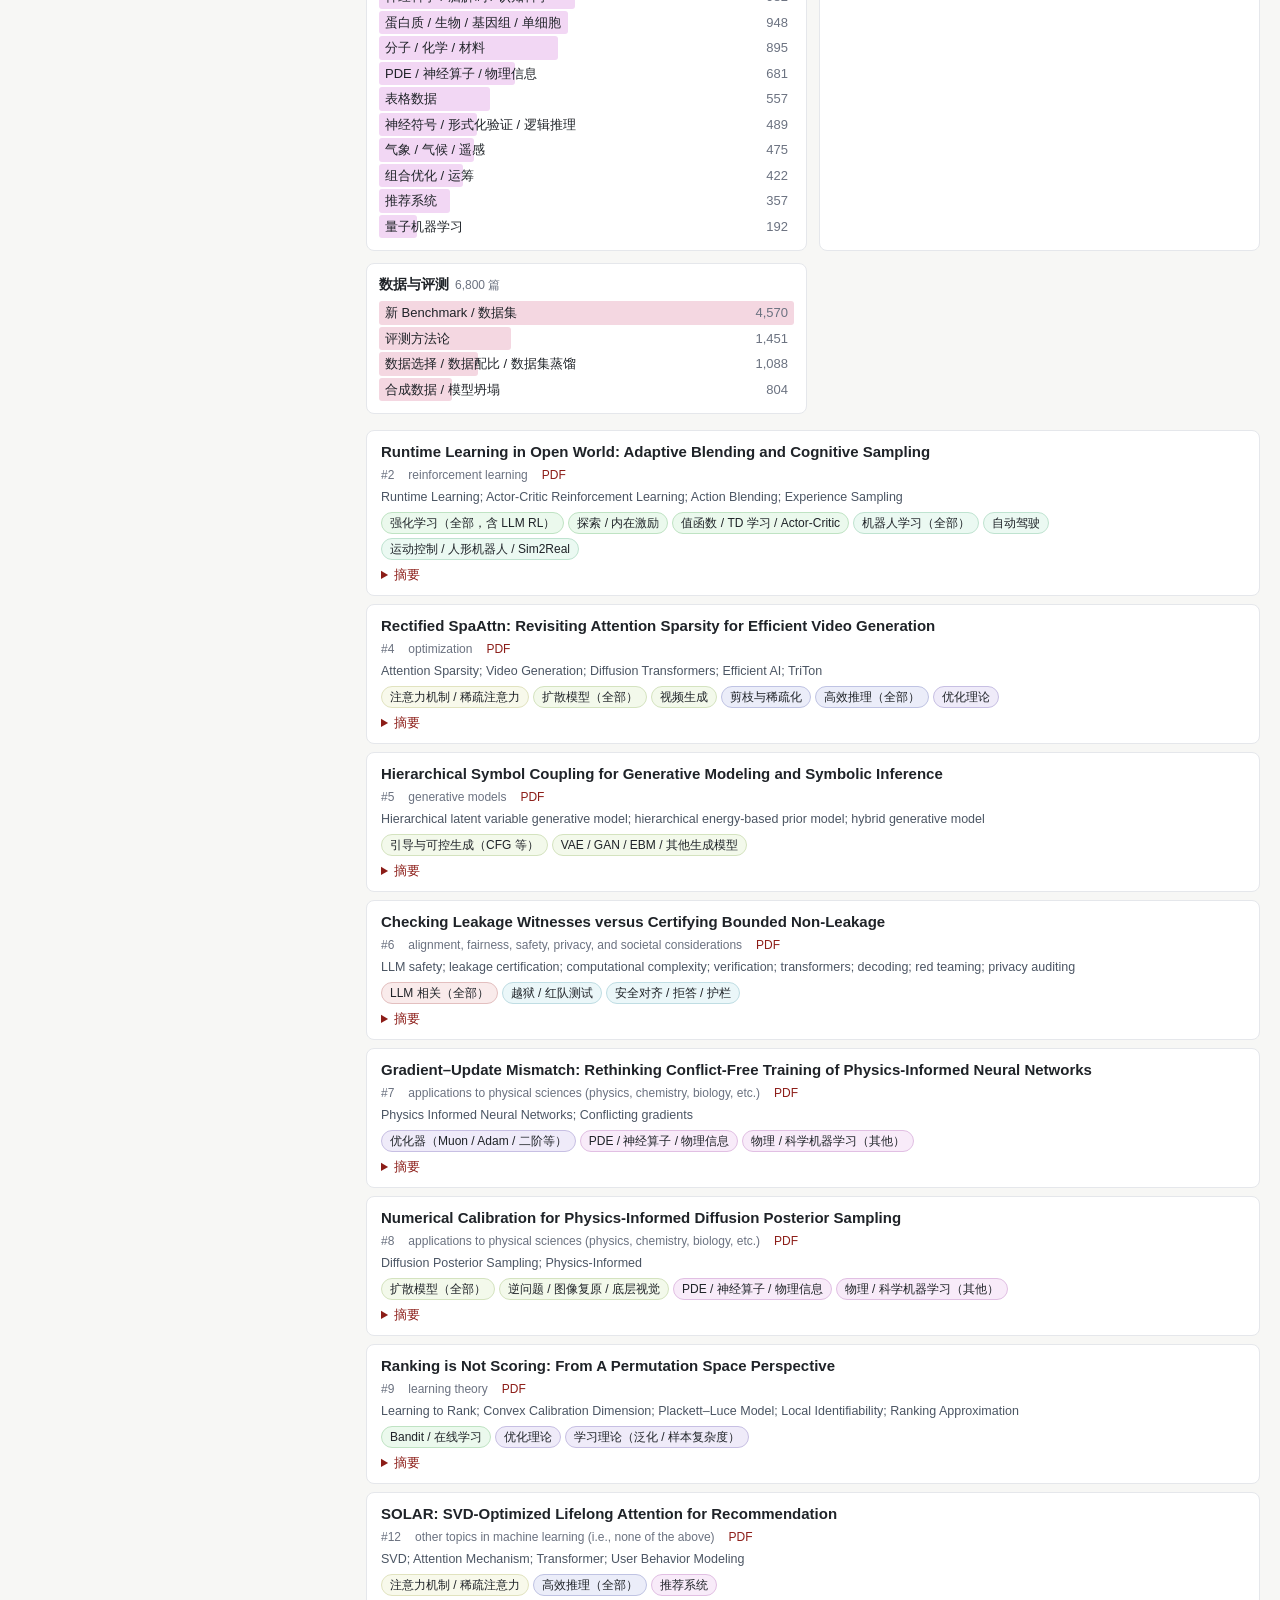
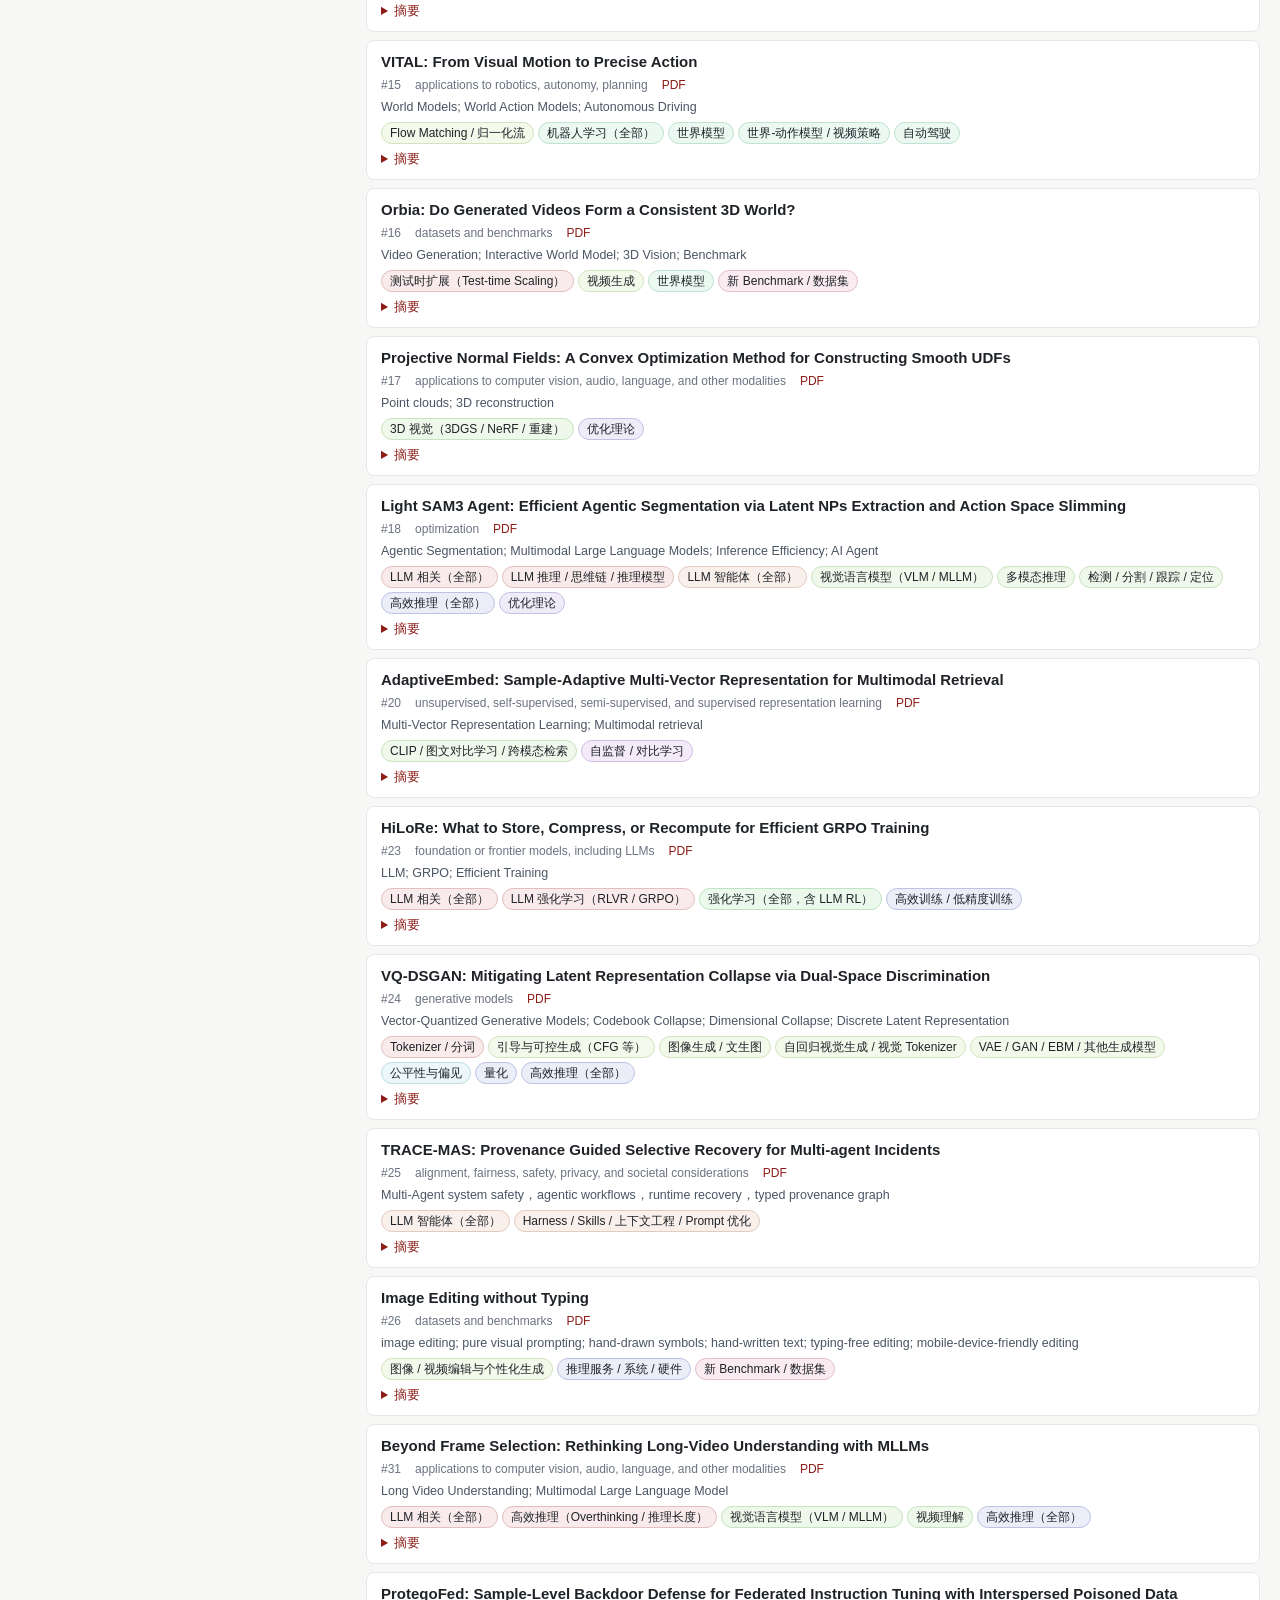
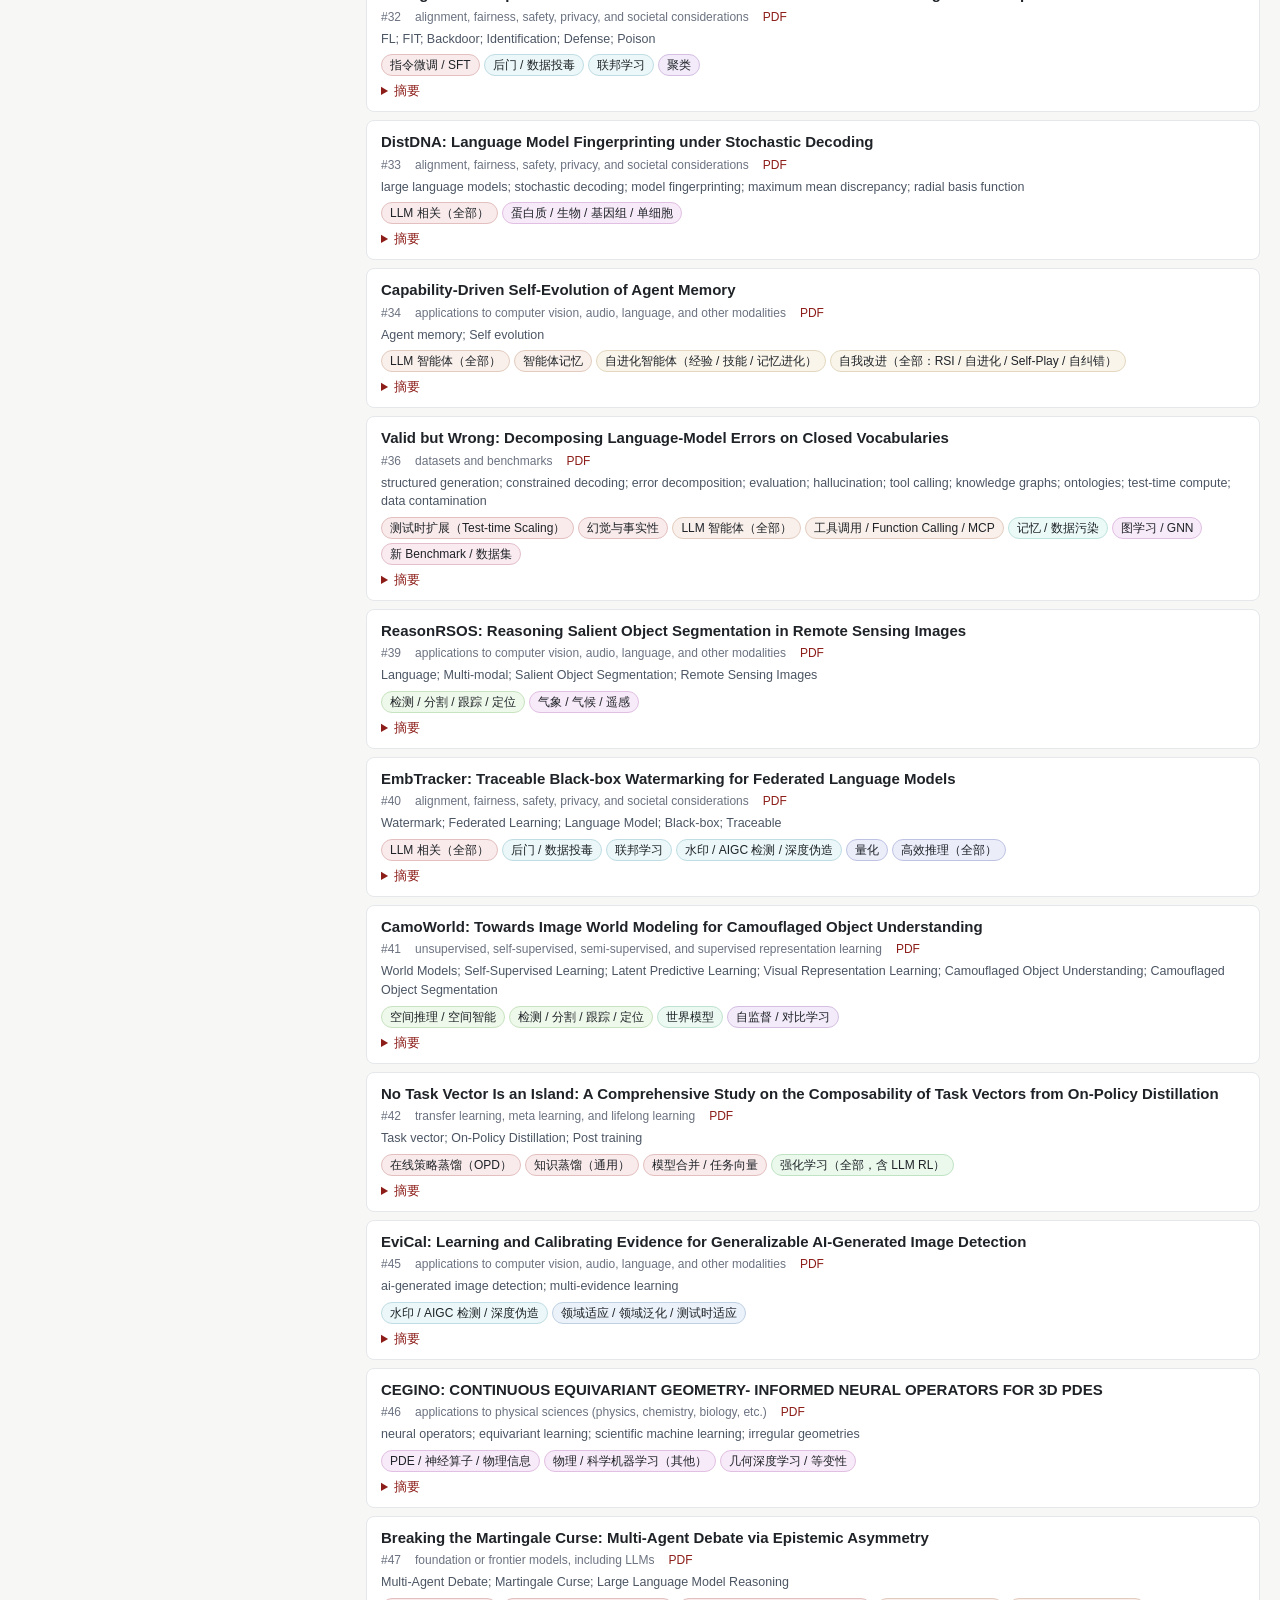
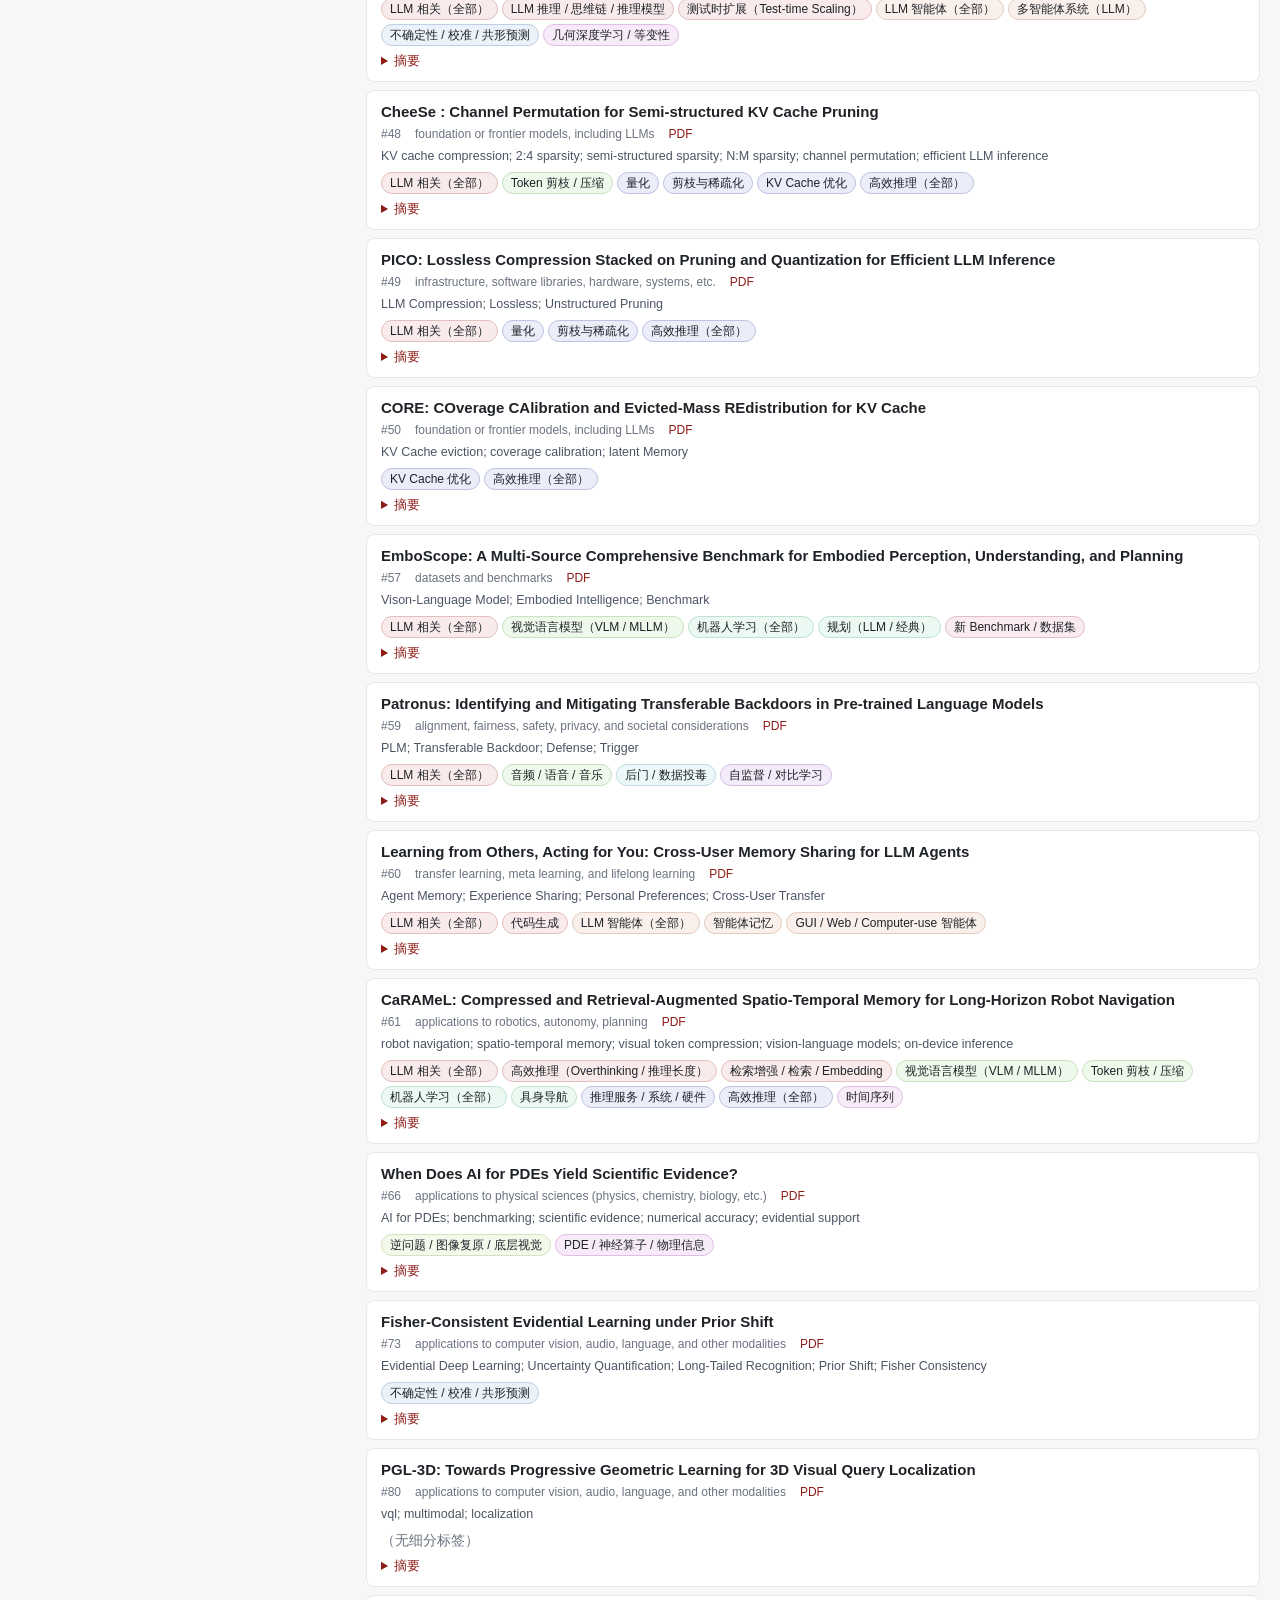
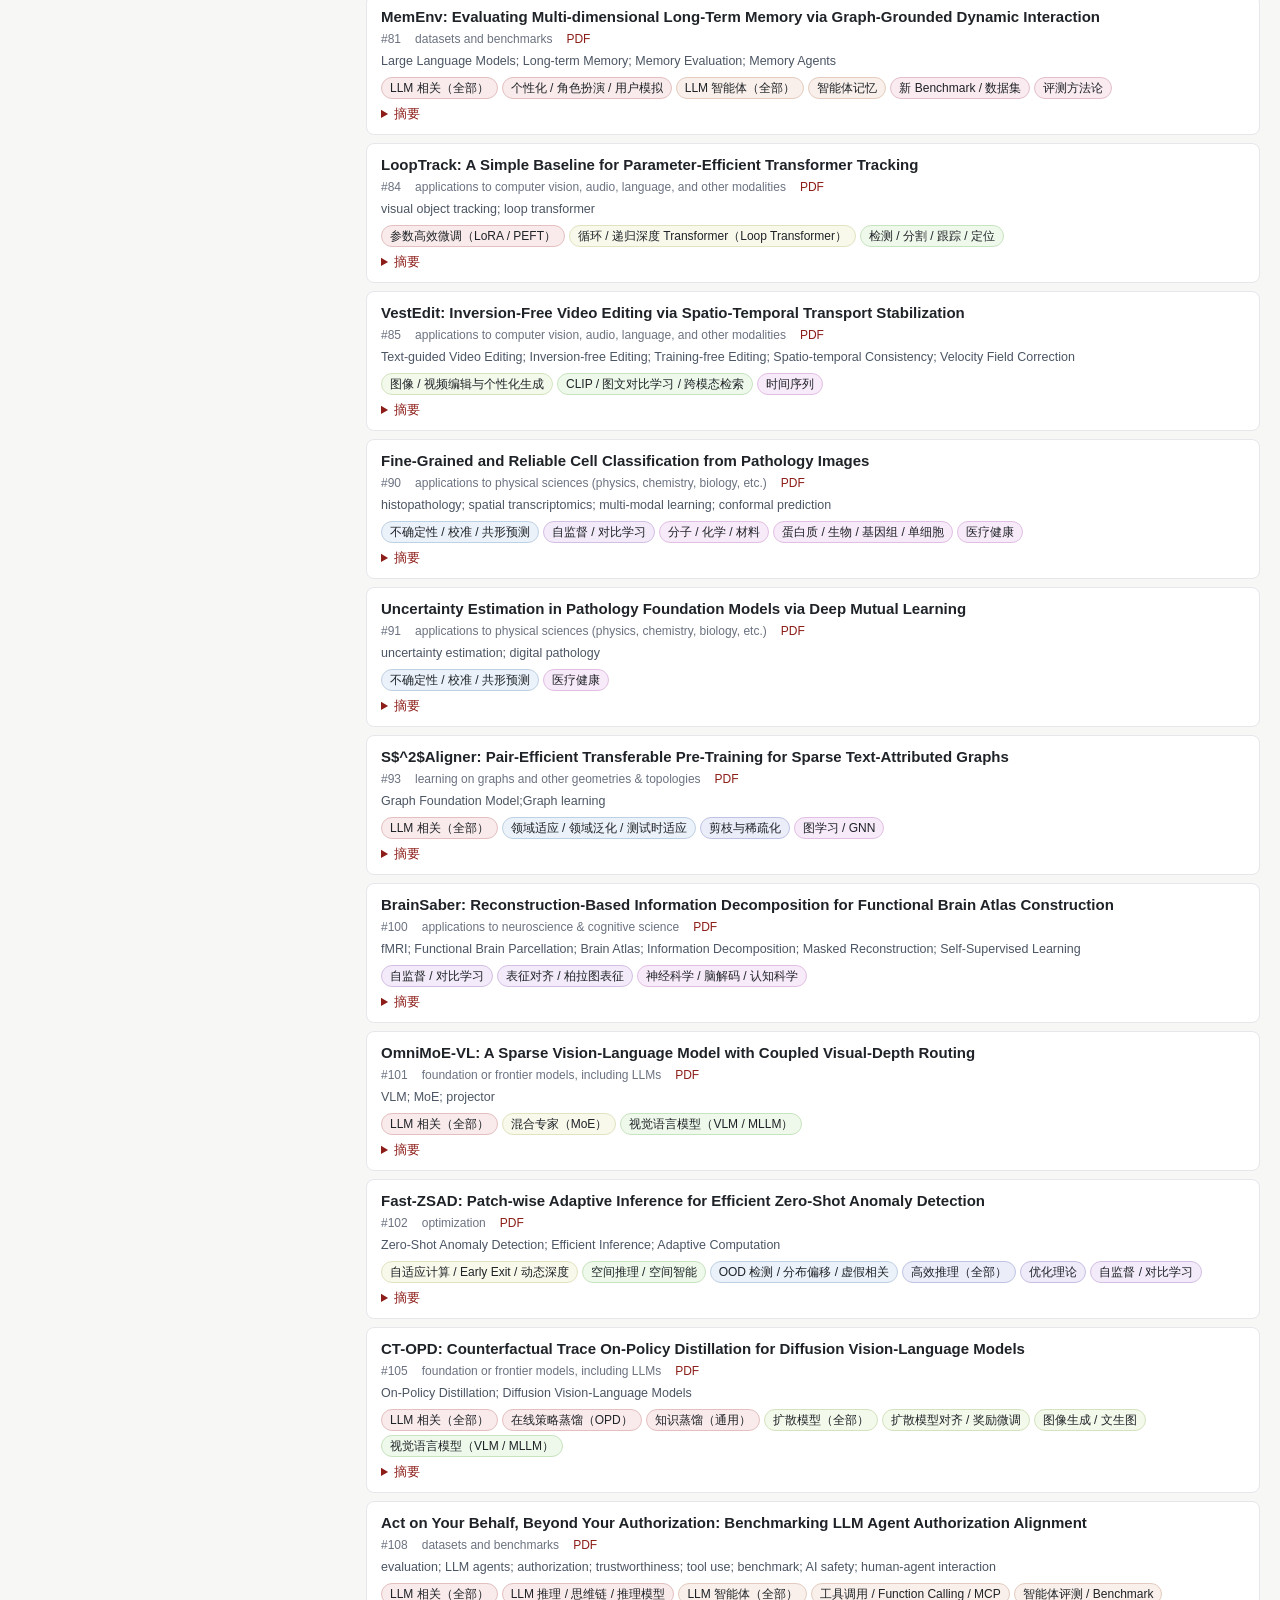
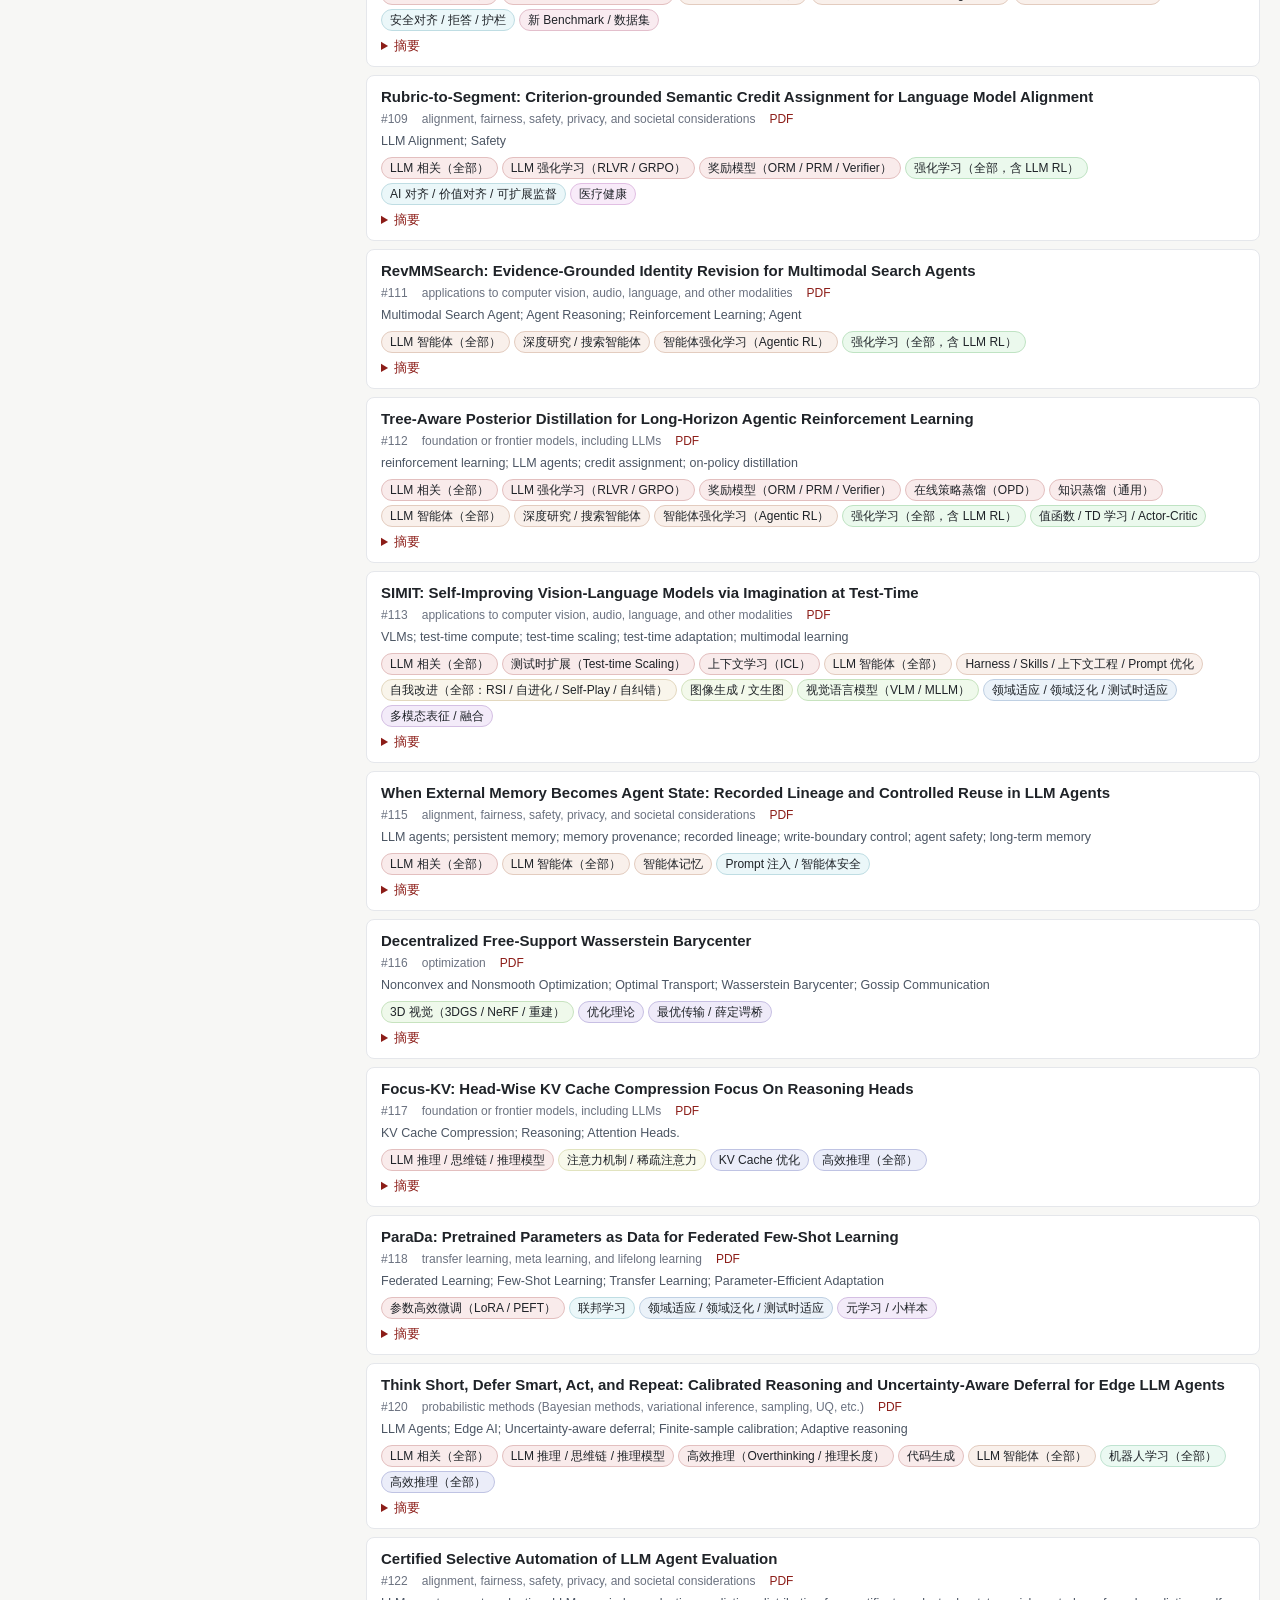
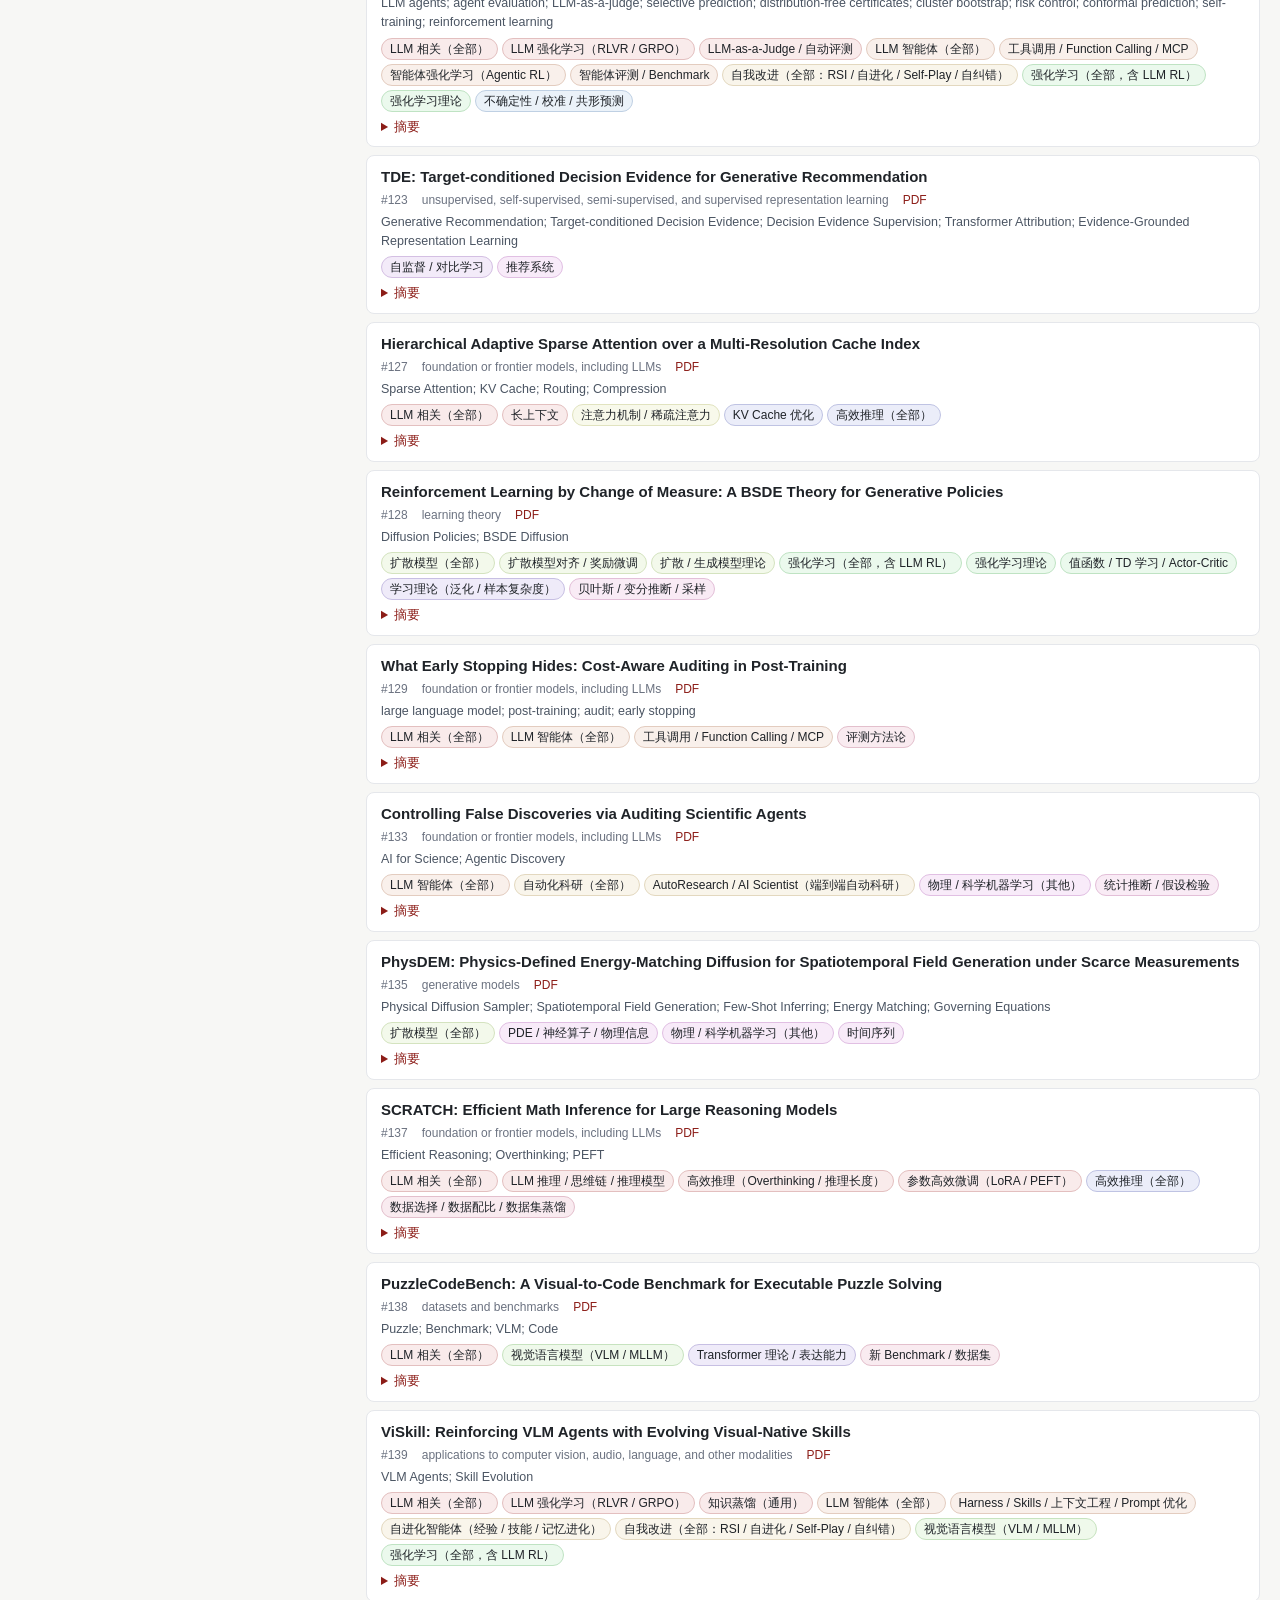
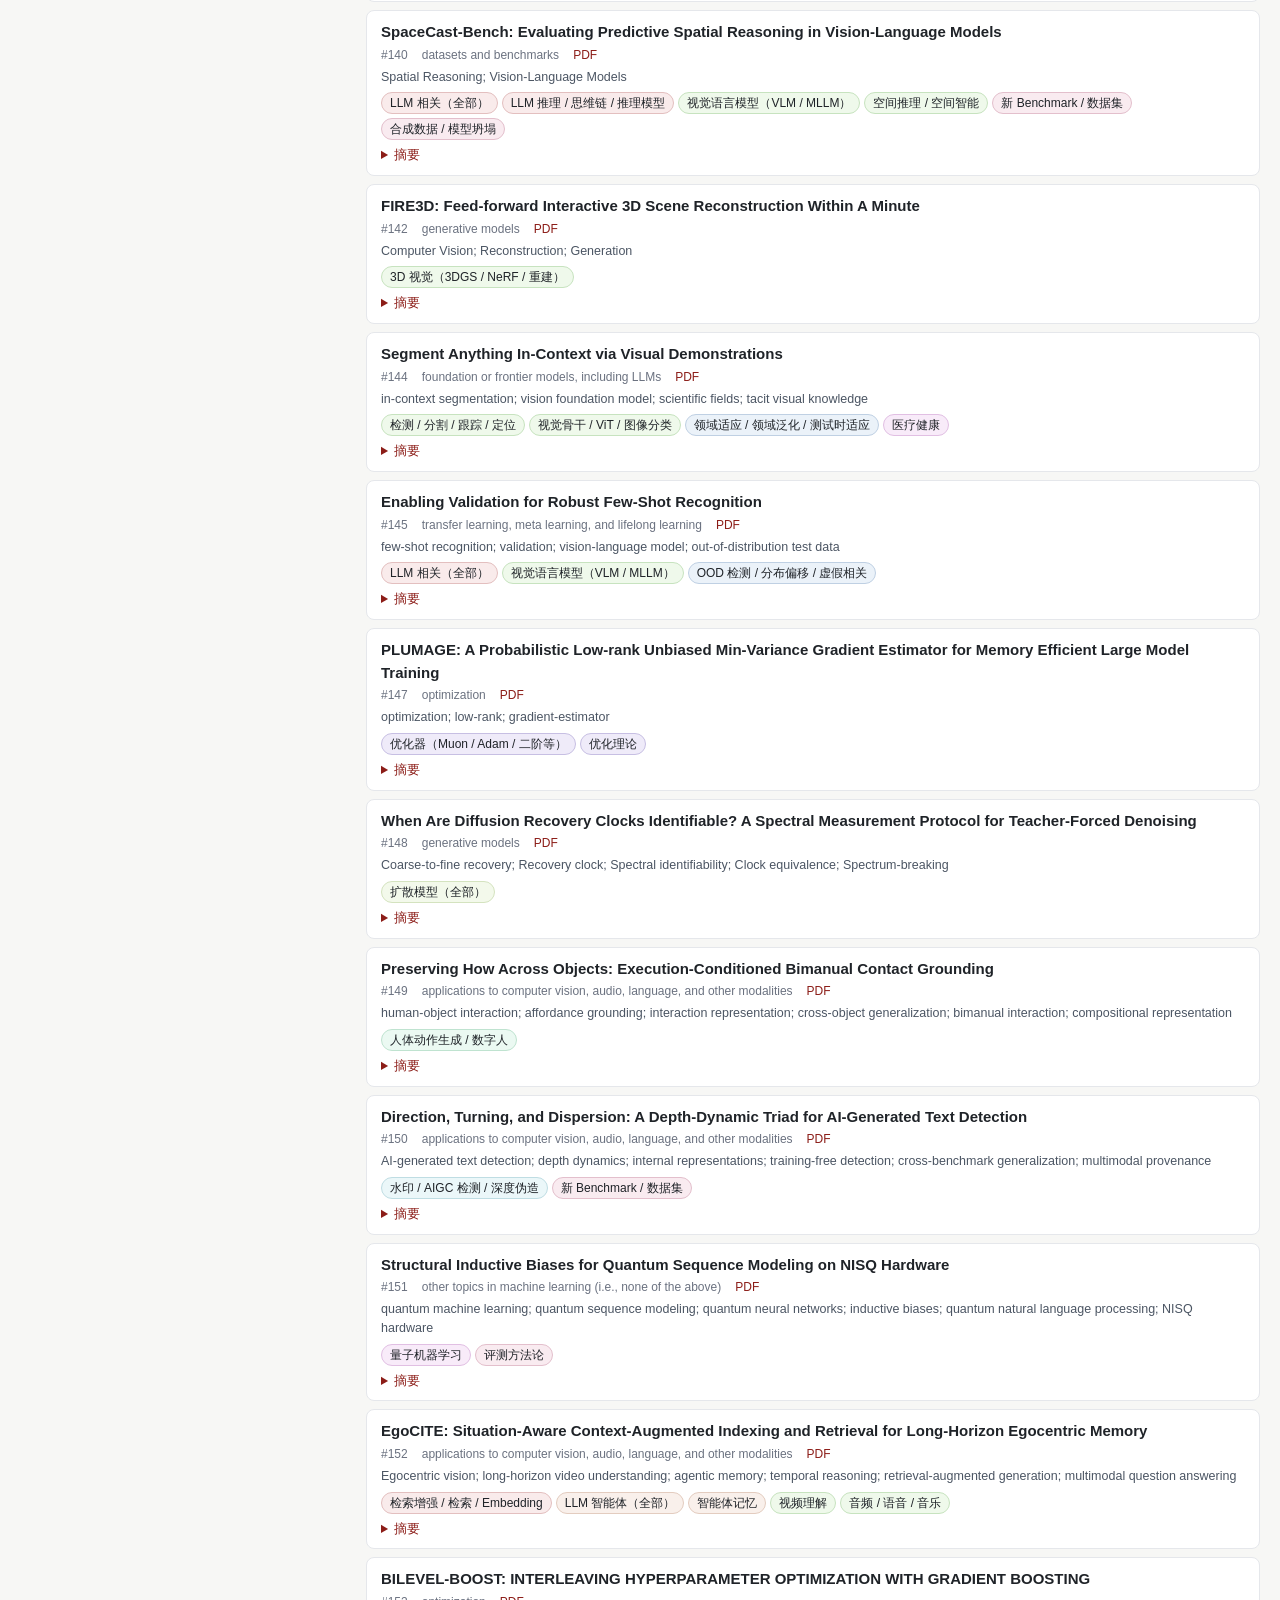
==== commit 6286ddf7: "Add submission trends page generated from current data Co-authored-by: Cursor <cursoragent@cursor.co" ====
--- a/docs/index.html
+++ b/docs/index.html
@@ -4,7 +4,7 @@
   <meta charset="utf-8">
   <meta name="viewport" content="width=device-width, initial-scale=1">
   <title>ICLR 2027 投稿分类浏览</title>
-  <link rel="stylesheet" href="style.css?v=4a6c280e1e">
+  <link rel="stylesheet" href="style.css?v=bcfb548c5a">
 </head>
 <body>
   <header class="topbar">
@@ -15,6 +15,10 @@
     <div class="searchbox">
       <input id="q" type="search" placeholder='搜索标题 / 关键词 / 中文标签名；多个词需同时出现，加引号搜整个词组："on-policy distillation"（中文引号也可）' autocomplete="off">
     </div>
+    <nav class="nav">
+      <a href="index.html" class="current">浏览论文</a>
+      <a href="trends.html">投稿规律</a>
+    </nav>
   </header>
 
   <div class="layout">
--- a/docs/style.css
+++ b/docs/style.css
@@ -137,6 +137,63 @@
 
 footer { padding: 16px 20px 28px; font-size: 12px; }
 
+.nav { display: flex; gap: 4px; flex-shrink: 0; }
+.nav a { color: #f6dedc; padding: 6px 10px; border-radius: 6px; white-space: nowrap; }
+.nav a:hover { background: rgba(255, 255, 255, 0.12); text-decoration: none; }
+.nav a.current { background: rgba(255, 255, 255, 0.18); color: #fff; }
+.trends-page .topbar { justify-content: space-between; }
+
+.trends { max-width: 1120px; margin: 0 auto; padding: 20px; }
+.trends h2 { font-size: 18px; margin: 28px 0 12px; }
+.trends h3 { font-size: 14px; margin: 0 0 10px; }
+.small { font-size: 12px; }
+.lede { margin: 4px 0 16px; }
+.stats { display: flex; flex-wrap: wrap; gap: 32px; padding: 14px 18px; background: var(--panel); border: 1px solid var(--line); border-radius: 8px; }
+.stat .sv { font-size: 22px; font-weight: 600; font-variant-numeric: tabular-nums; }
+.stat .sl { color: var(--muted); font-size: 12px; }
+
+.findings { display: grid; grid-template-columns: repeat(2, minmax(0, 1fr)); gap: 14px 28px; padding: 0; margin: 0; list-style: none; counter-reset: f; }
+.findings li { counter-increment: f; position: relative; padding-left: 30px; }
+.findings li::before { content: counter(f, decimal-leading-zero); position: absolute; left: 0; top: 1px; color: var(--accent); font-weight: 600; font-size: 13px; font-variant-numeric: tabular-nums; }
+.findings p { margin: 2px 0 0; color: #4b5563; font-size: 13px; }
+
+.charts { display: grid; grid-template-columns: repeat(2, minmax(0, 1fr)); gap: 14px; }
+.chart { background: var(--panel); border: 1px solid var(--line); border-radius: 8px; padding: 14px 16px; min-width: 0; }
+.chart.wide { grid-column: 1 / -1; }
+.caption { color: var(--muted); font-size: 11.5px; margin: 10px 0 0; }
+.legend { display: flex; align-items: center; gap: 6px; font-size: 12px; color: var(--muted); margin: -4px 0 8px; }
+.legend .key { width: 10px; height: 10px; border-radius: 2px; background: #c9cdd3; margin-left: 8px; }
+.legend .key:first-child { margin-left: 0; }
+.legend .key.accent { background: var(--accent); }
+.bars { display: grid; grid-template-columns: minmax(0, 13em) minmax(0, 1fr) 4.5em; gap: 5px 10px; align-items: center; font-size: 12.5px; }
+.blabel { overflow: hidden; text-overflow: ellipsis; white-space: nowrap; }
+.blabel a { color: var(--text); }
+.blabel a:hover { color: var(--accent); }
+.btrack { height: 12px; background: #f1f2f4; border-radius: 3px; }
+.bfill { height: 100%; background: #c9cdd3; border-radius: 3px; }
+.bfill.accent { background: var(--accent); }
+.bval { text-align: right; color: var(--muted); font-variant-numeric: tabular-nums; }
+.tl { width: 100%; height: auto; display: block; }
+.tl text { font-size: 11px; fill: var(--muted); }
+.tl .axis { font-size: 10.5px; }
+.tl .grid { stroke: var(--line); }
+.tl .area { fill: var(--accent-soft); }
+.tl .line { fill: none; stroke: var(--accent); stroke-width: 2; }
+.tl .dot { fill: var(--accent); }
+
+table.hot { width: 100%; border-collapse: collapse; background: var(--panel); border: 1px solid var(--line); border-radius: 8px; overflow: hidden; font-size: 13px; }
+table.hot th, table.hot td { padding: 7px 12px; border-bottom: 1px solid var(--line); text-align: left; }
+table.hot th { background: #fafafa; font-weight: 600; font-size: 12px; color: var(--muted); }
+table.hot .num { text-align: right; font-variant-numeric: tabular-nums; }
+table.hot tr:last-child td { border-bottom: 0; }
+.notes { margin-top: 24px; padding: 12px 16px; border: 1px dashed var(--line); border-radius: 8px; font-size: 12.5px; color: #4b5563; }
+.notes ul { margin: 0; padding-left: 18px; }
+
+@media (max-width: 900px) {
+  .findings, .charts { grid-template-columns: 1fr; }
+  .bars { grid-template-columns: minmax(0, 9em) minmax(0, 1fr) 4em; }
+}
+
 @media (max-width: 900px) {
   .topbar { flex-direction: column; align-items: stretch; gap: 8px; position: static; }
   .layout { flex-direction: column; padding: 10px; }
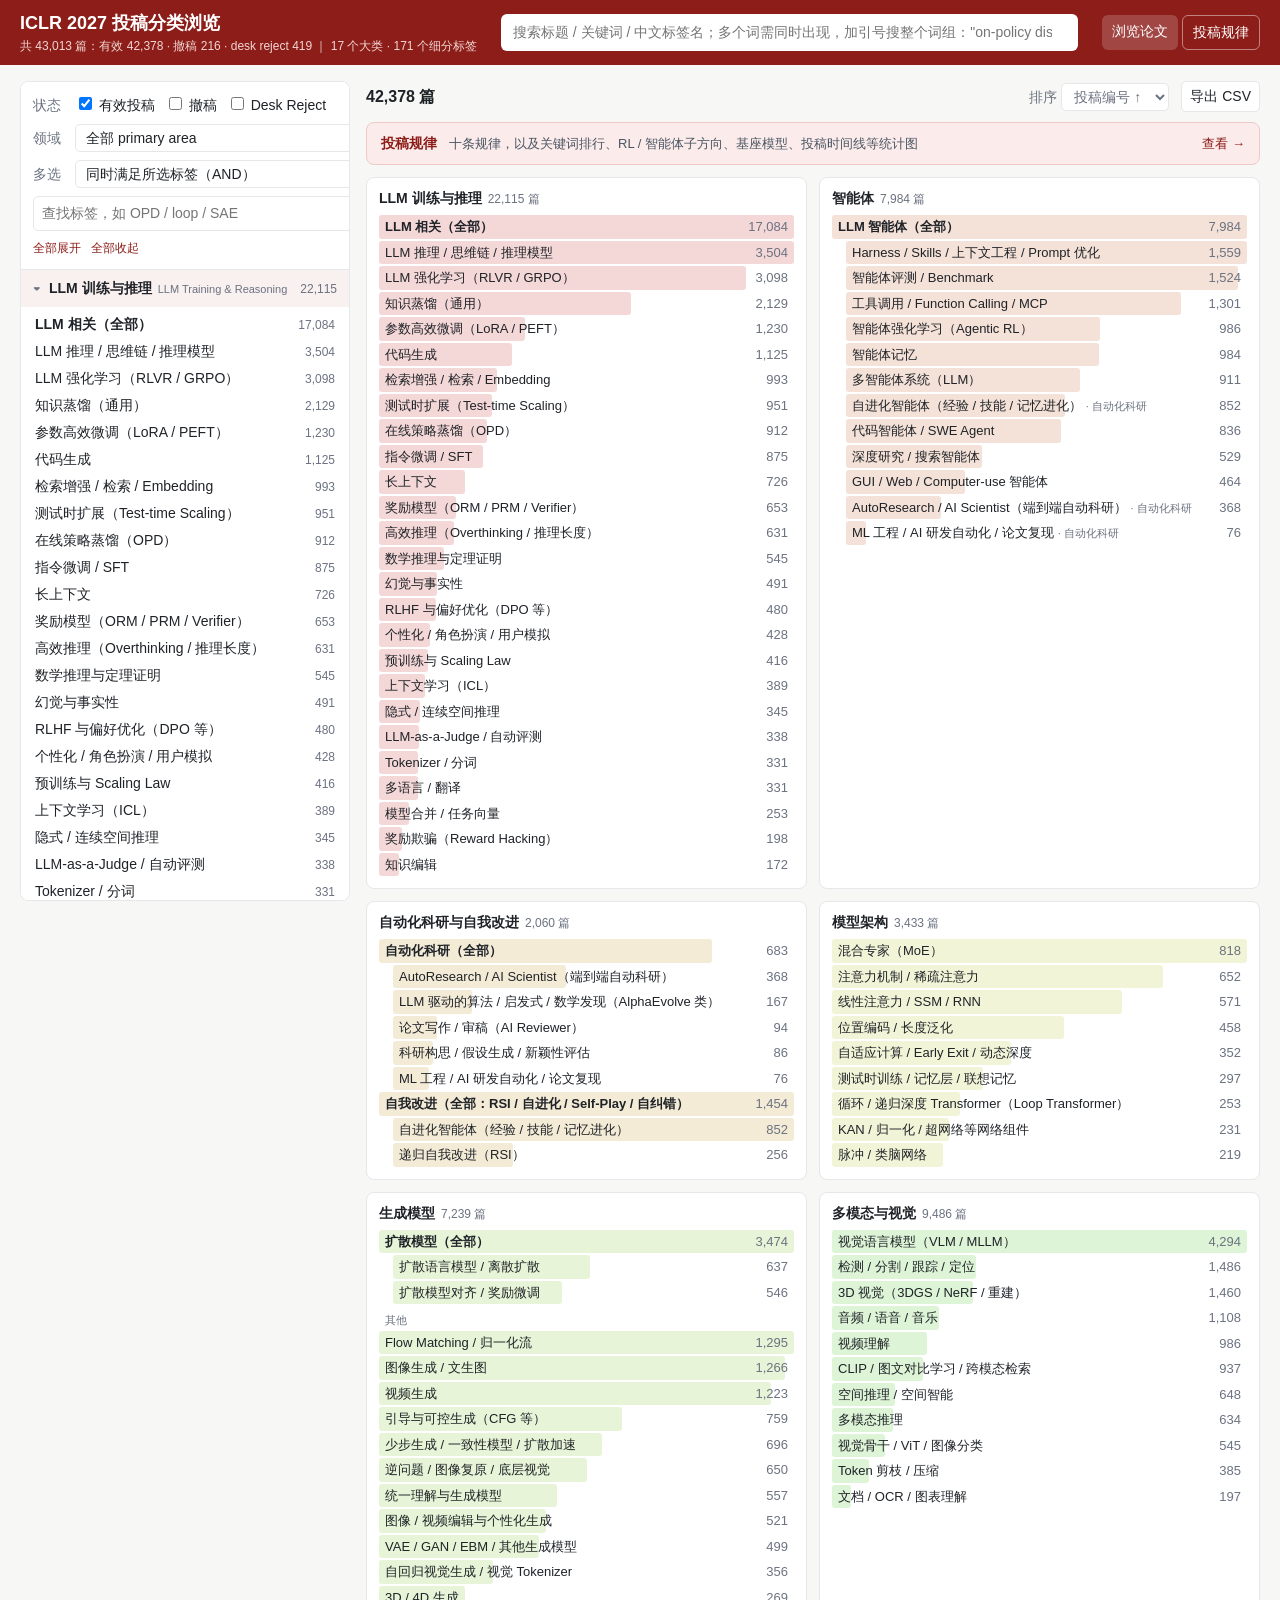
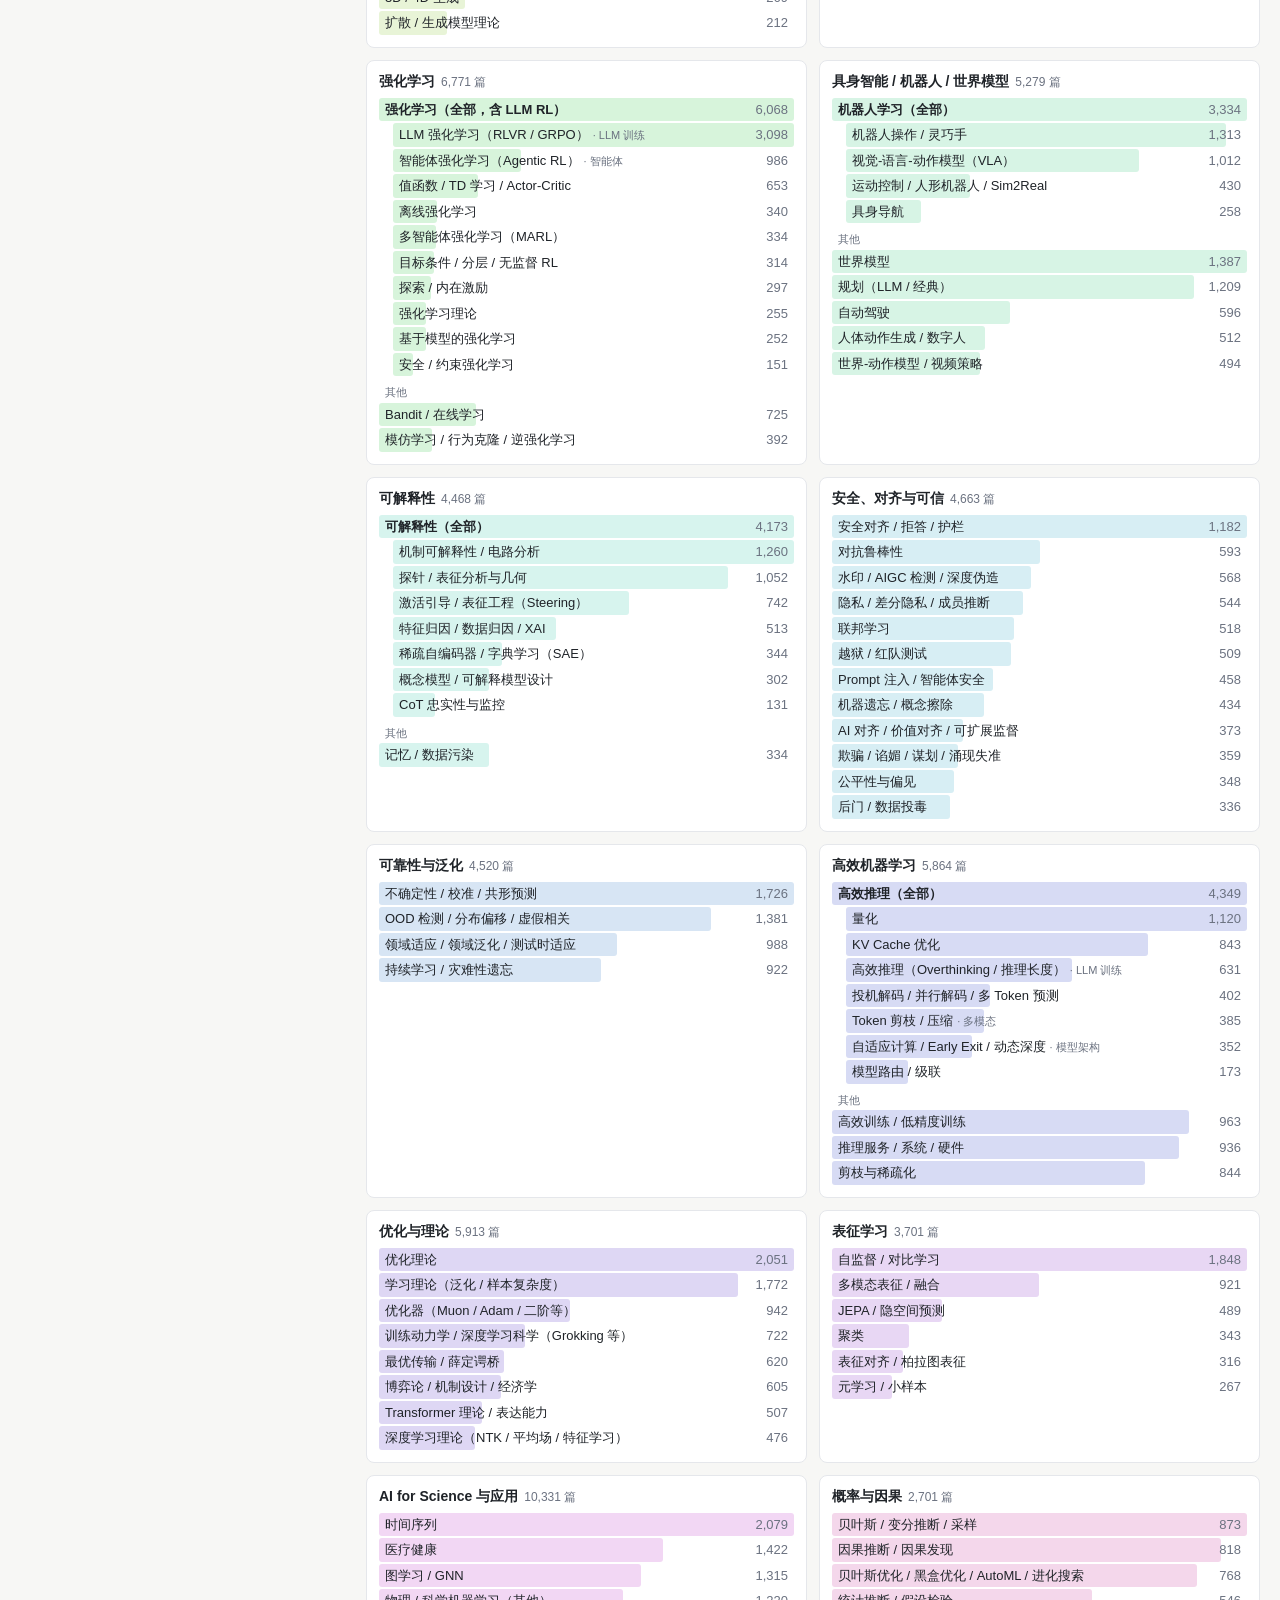
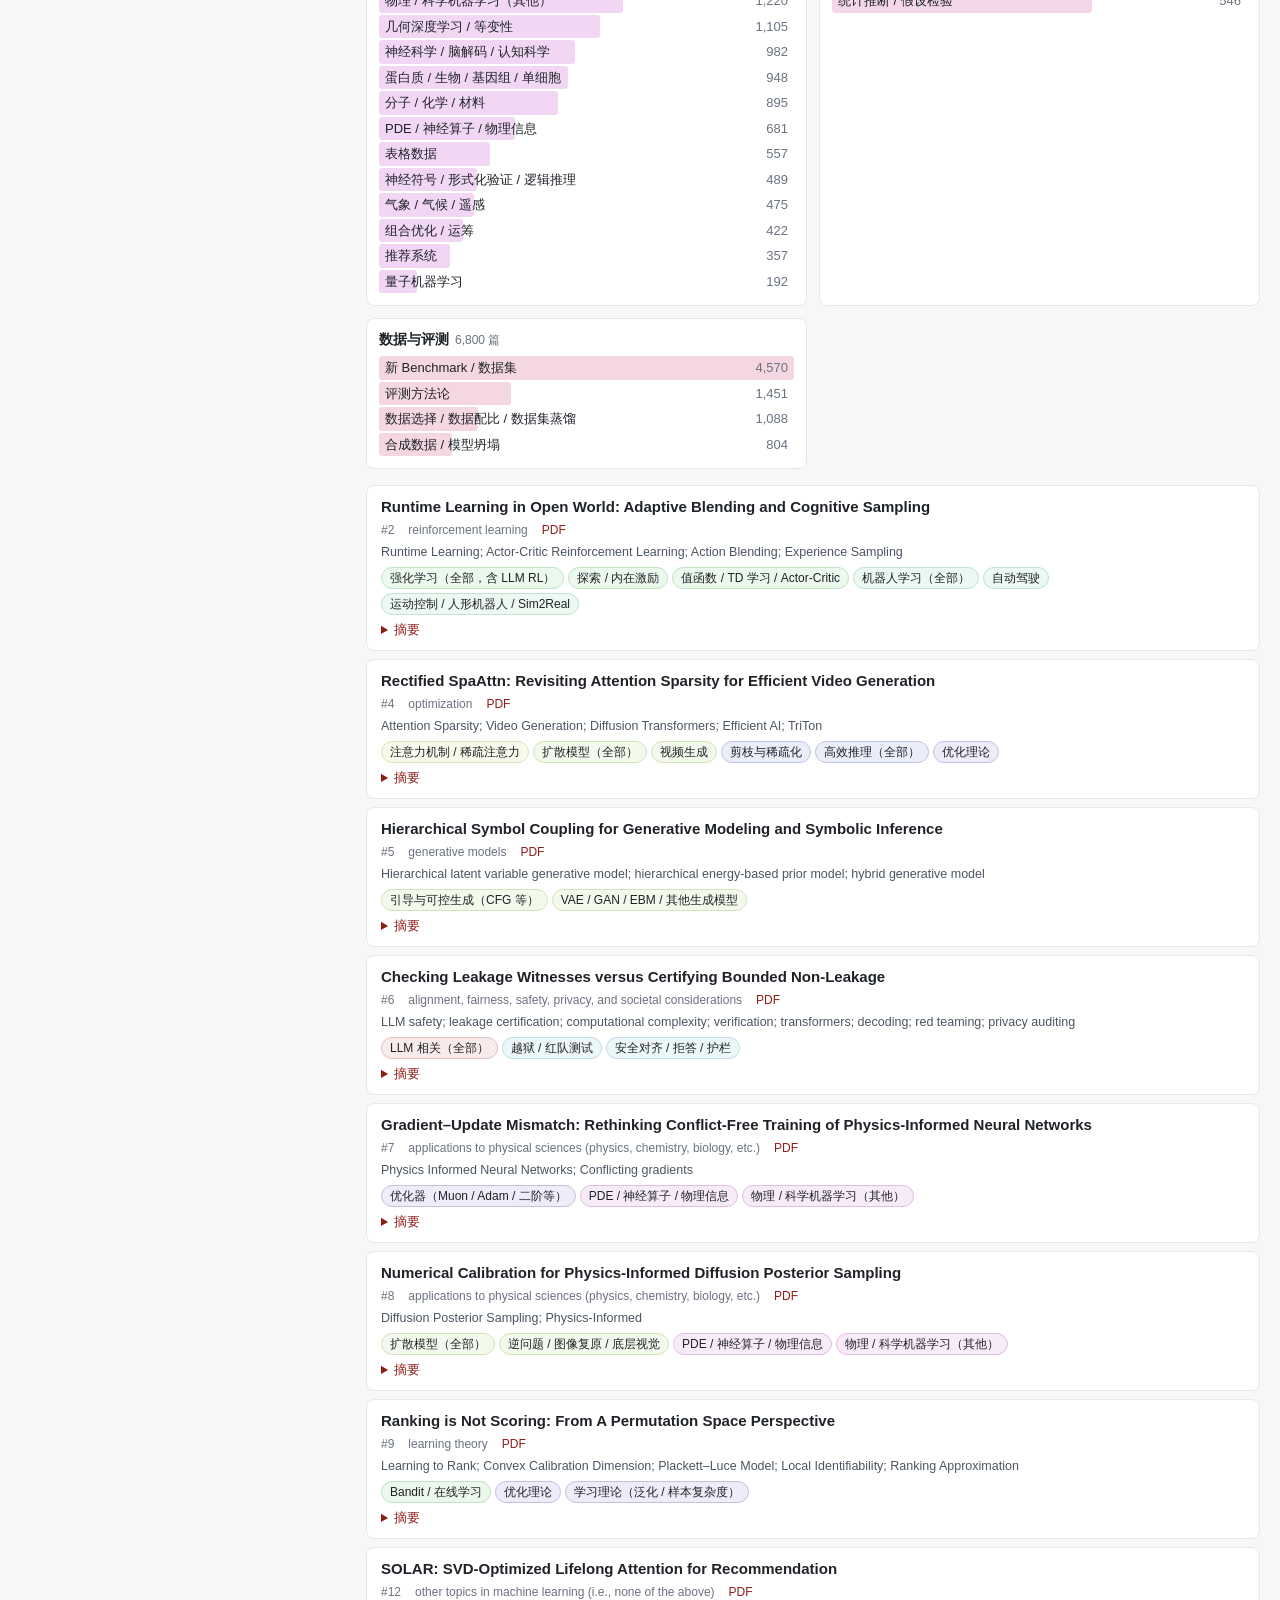
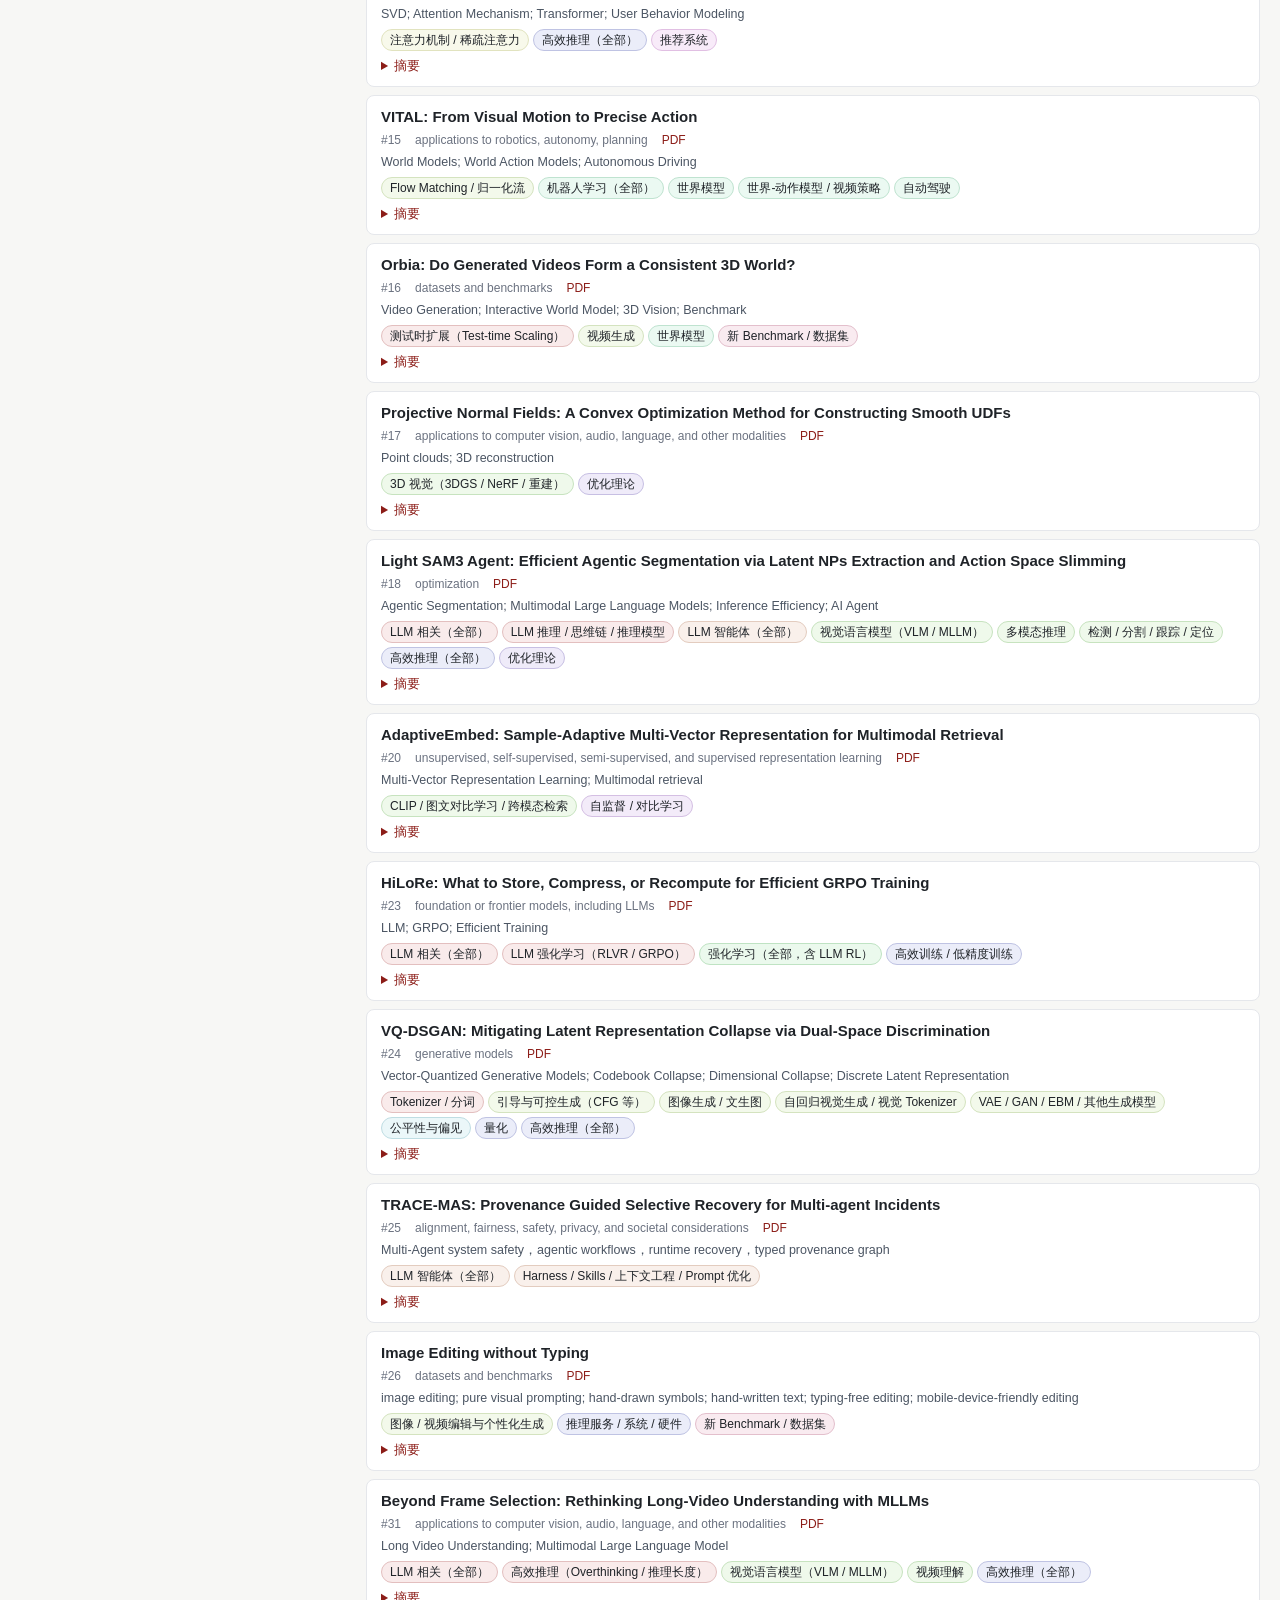
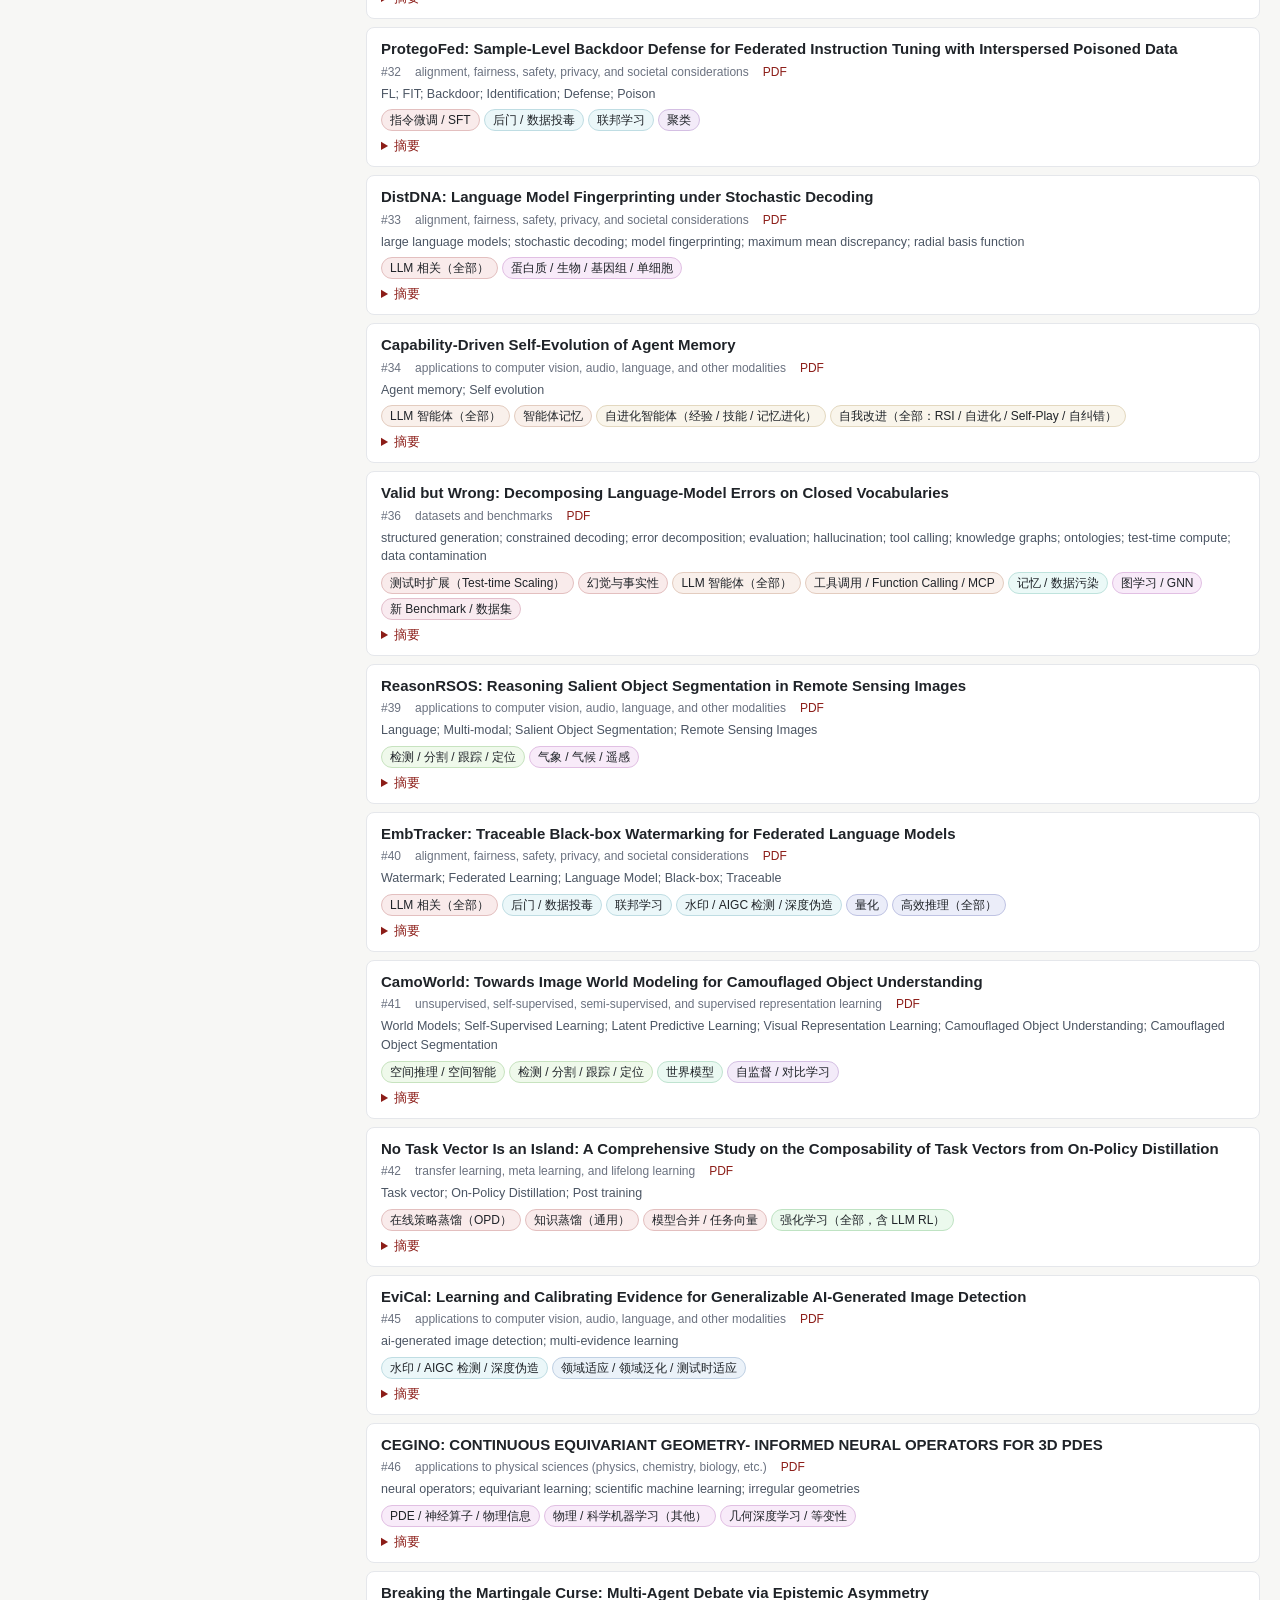
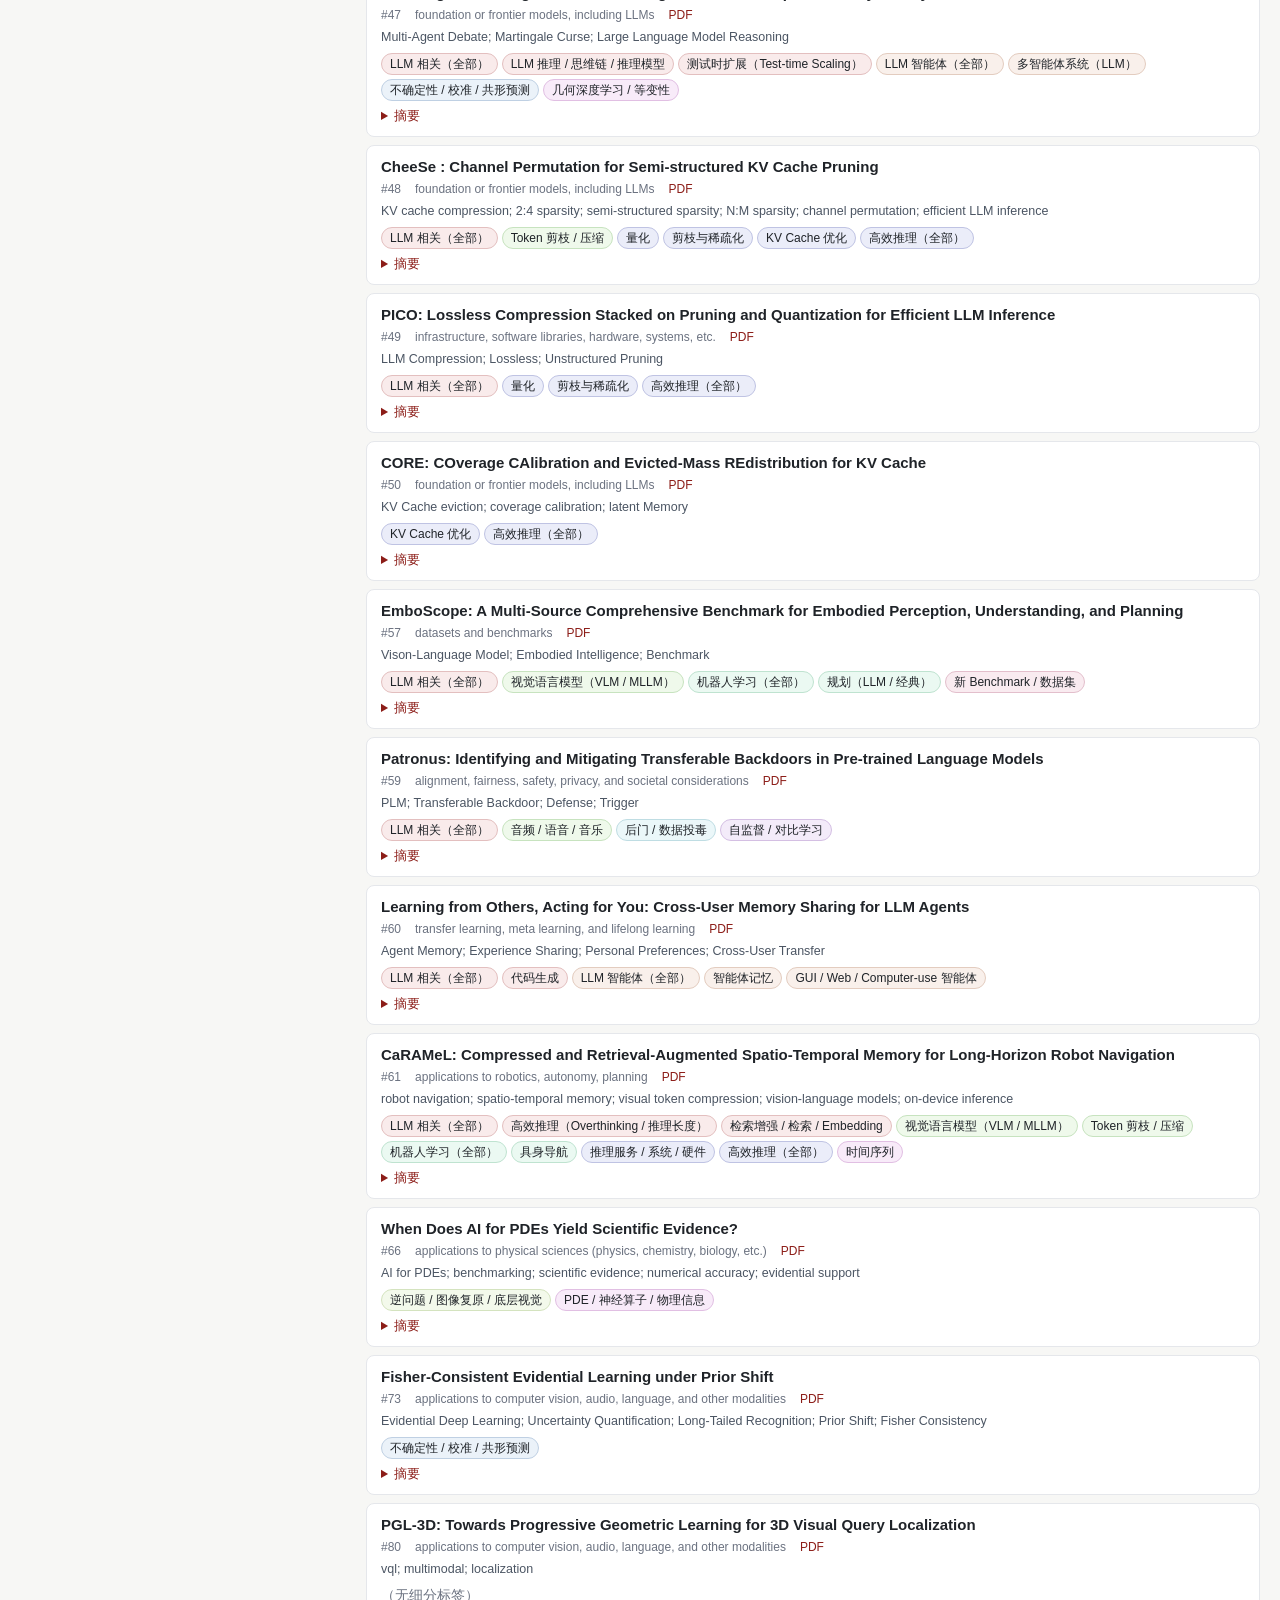
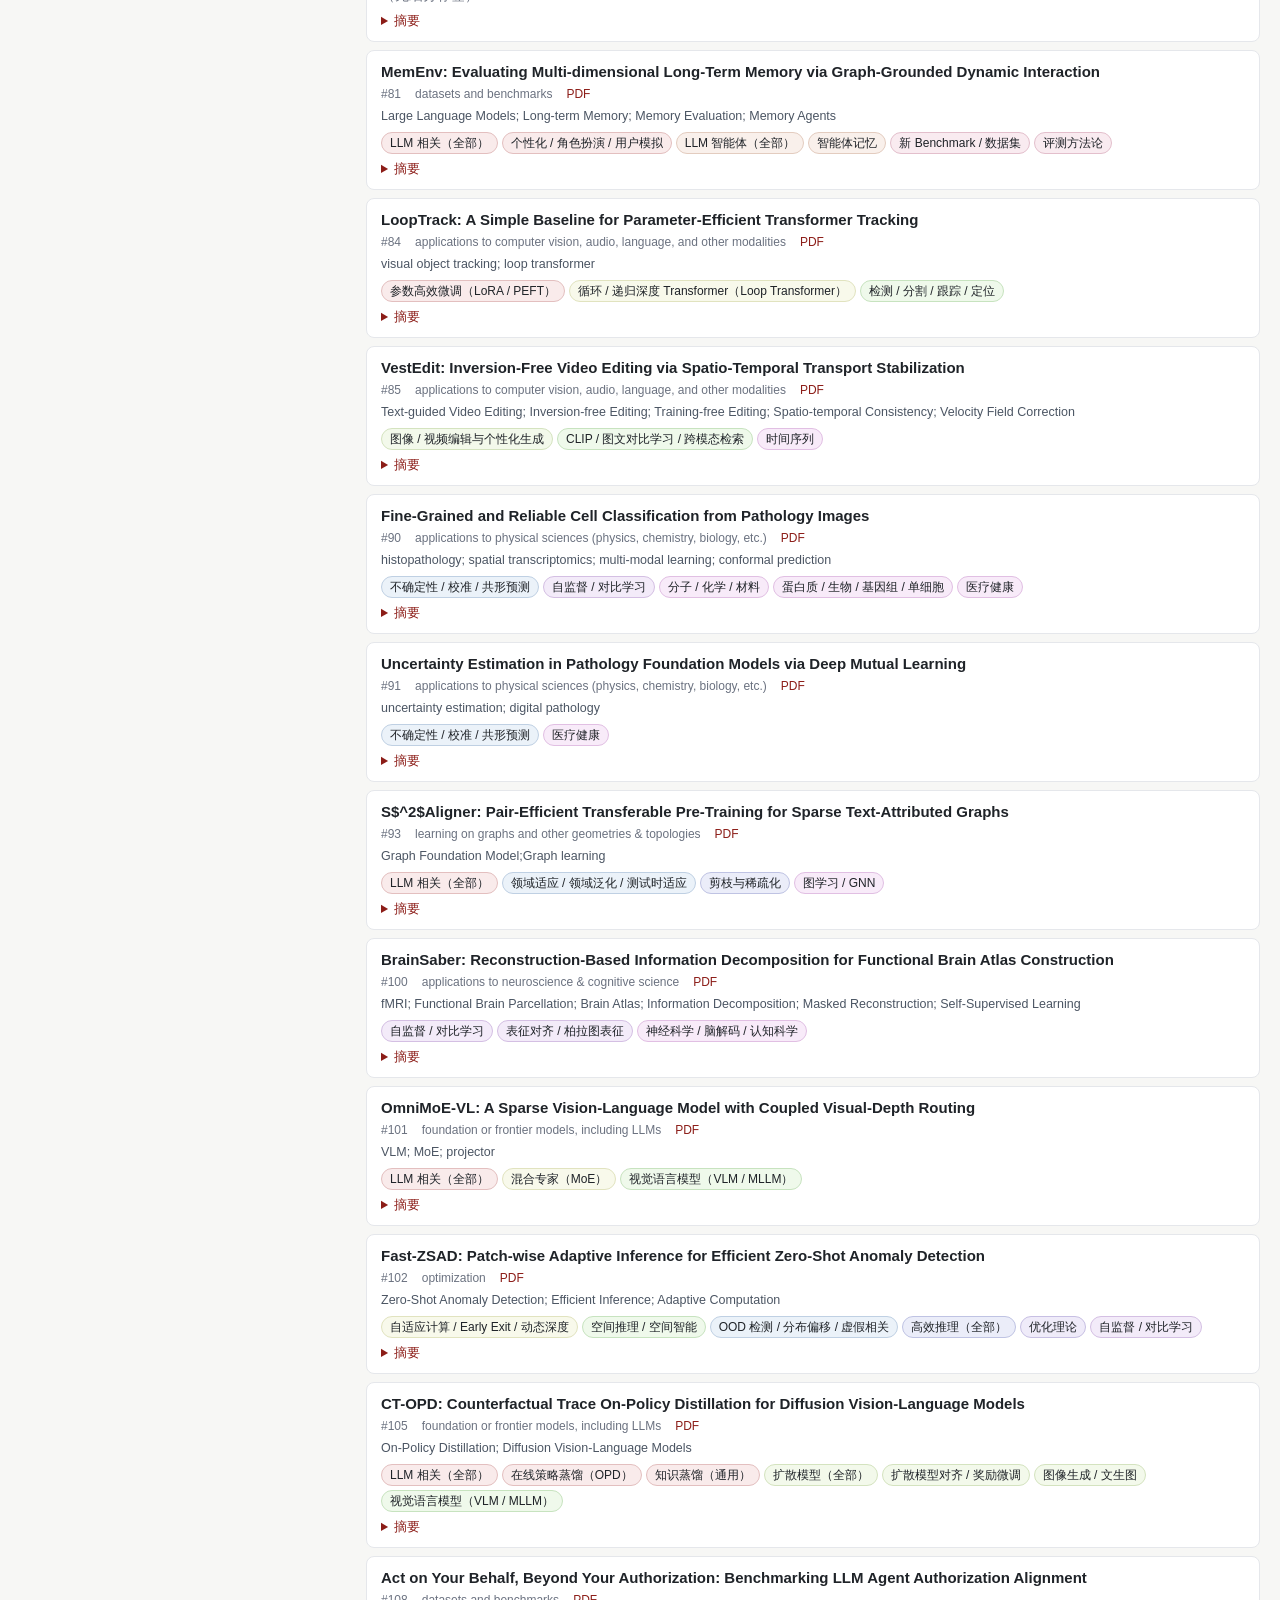
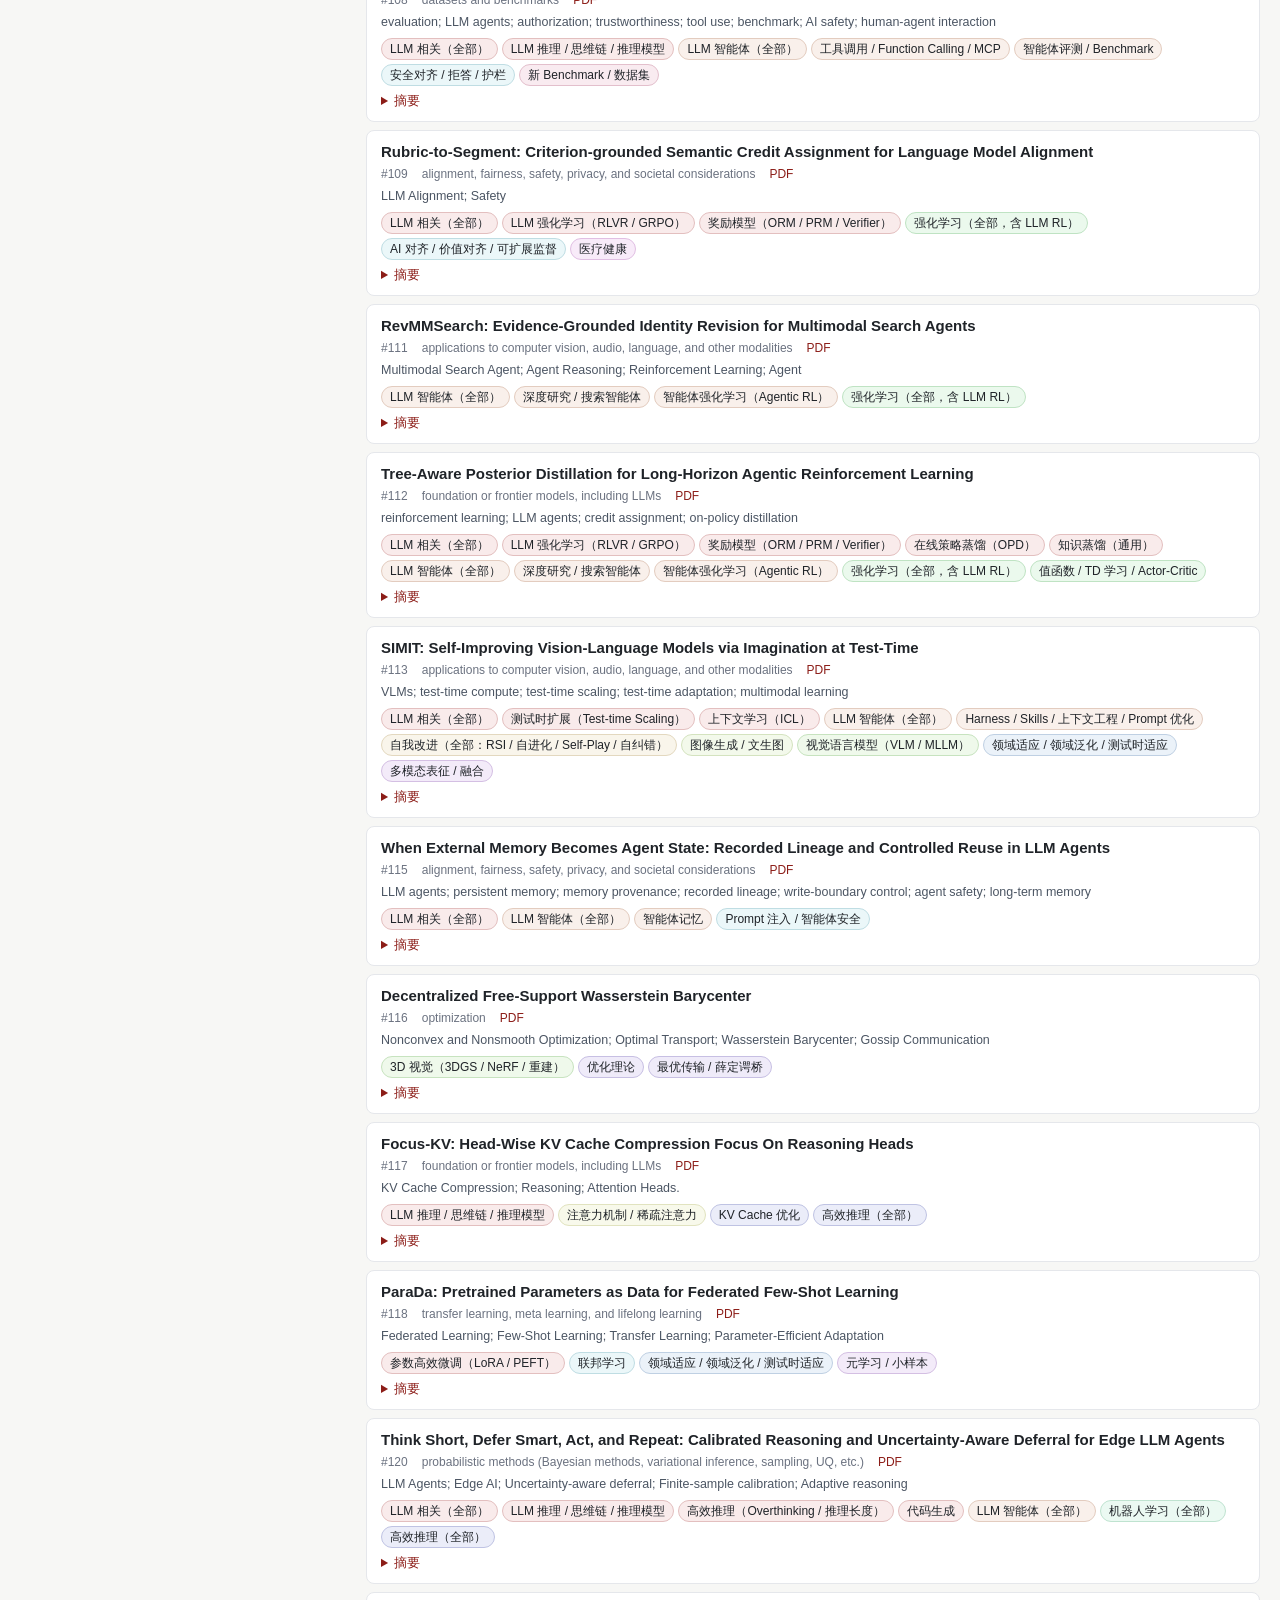
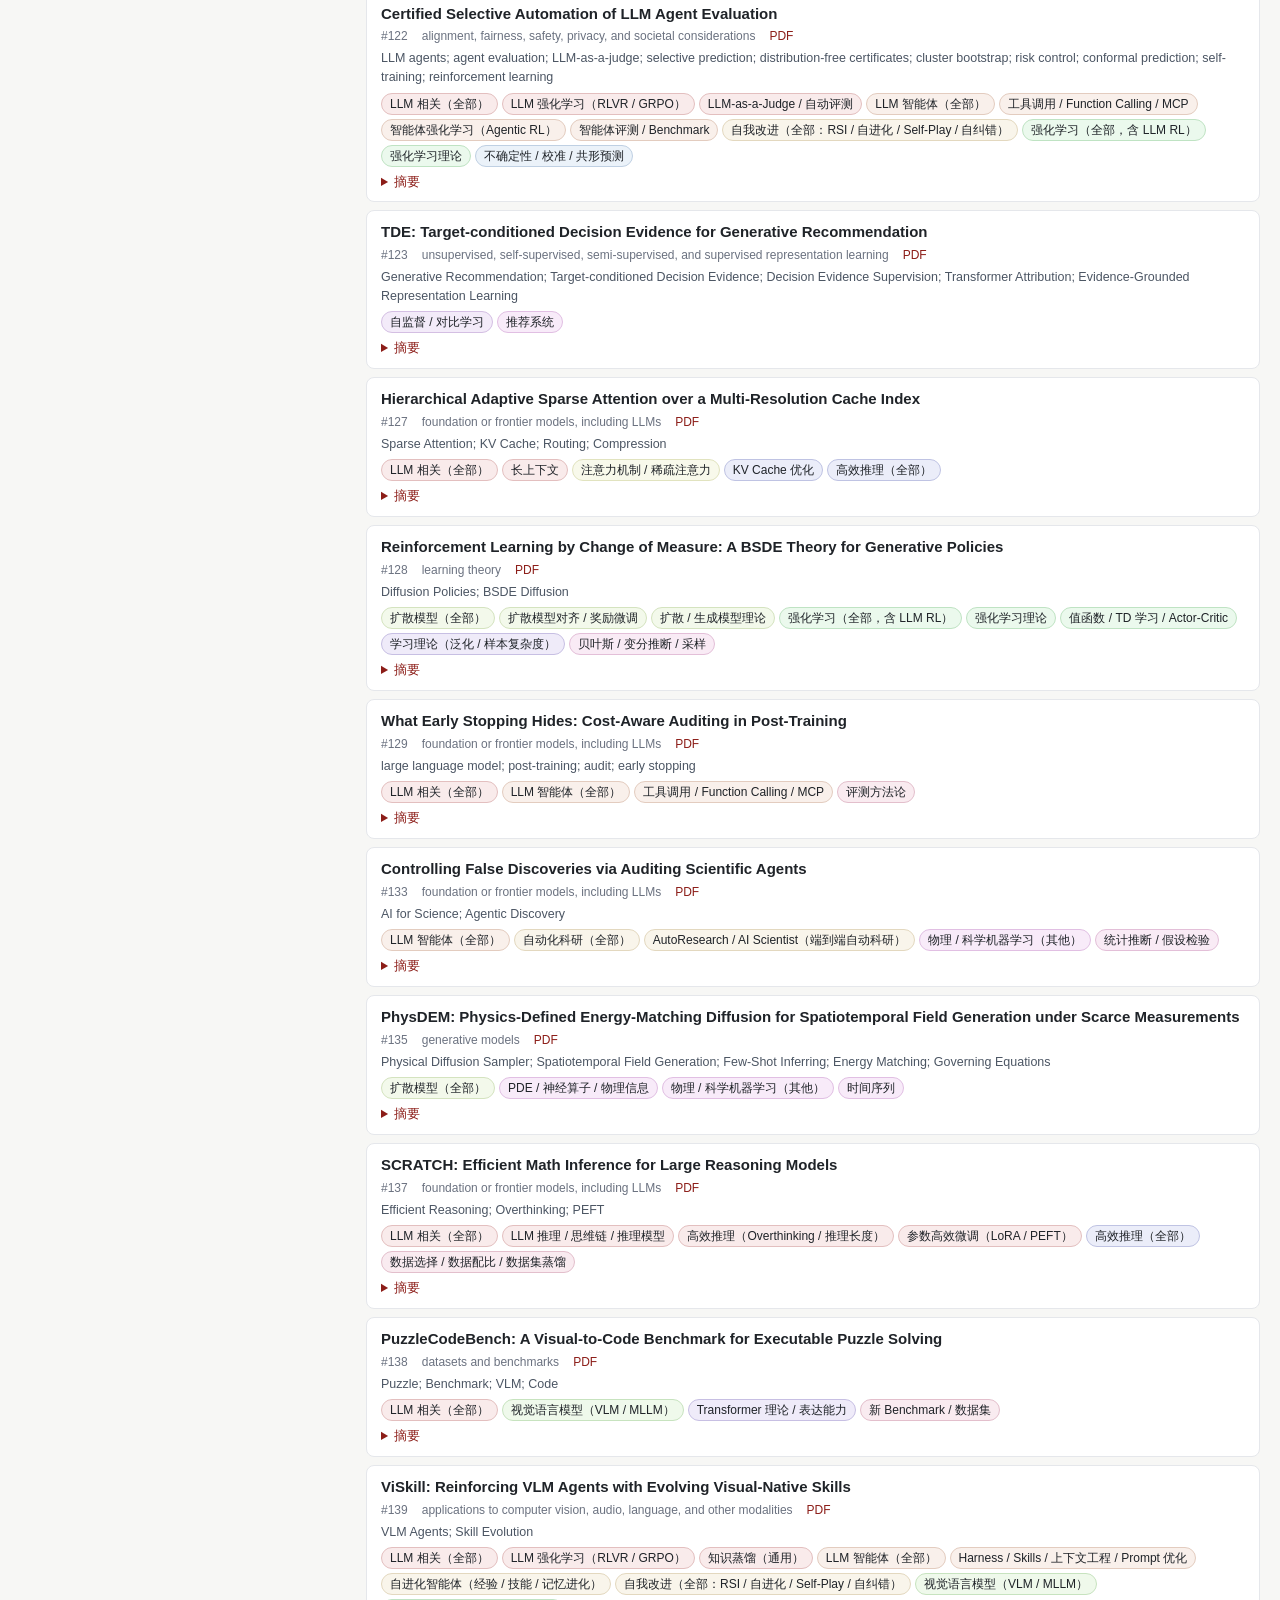
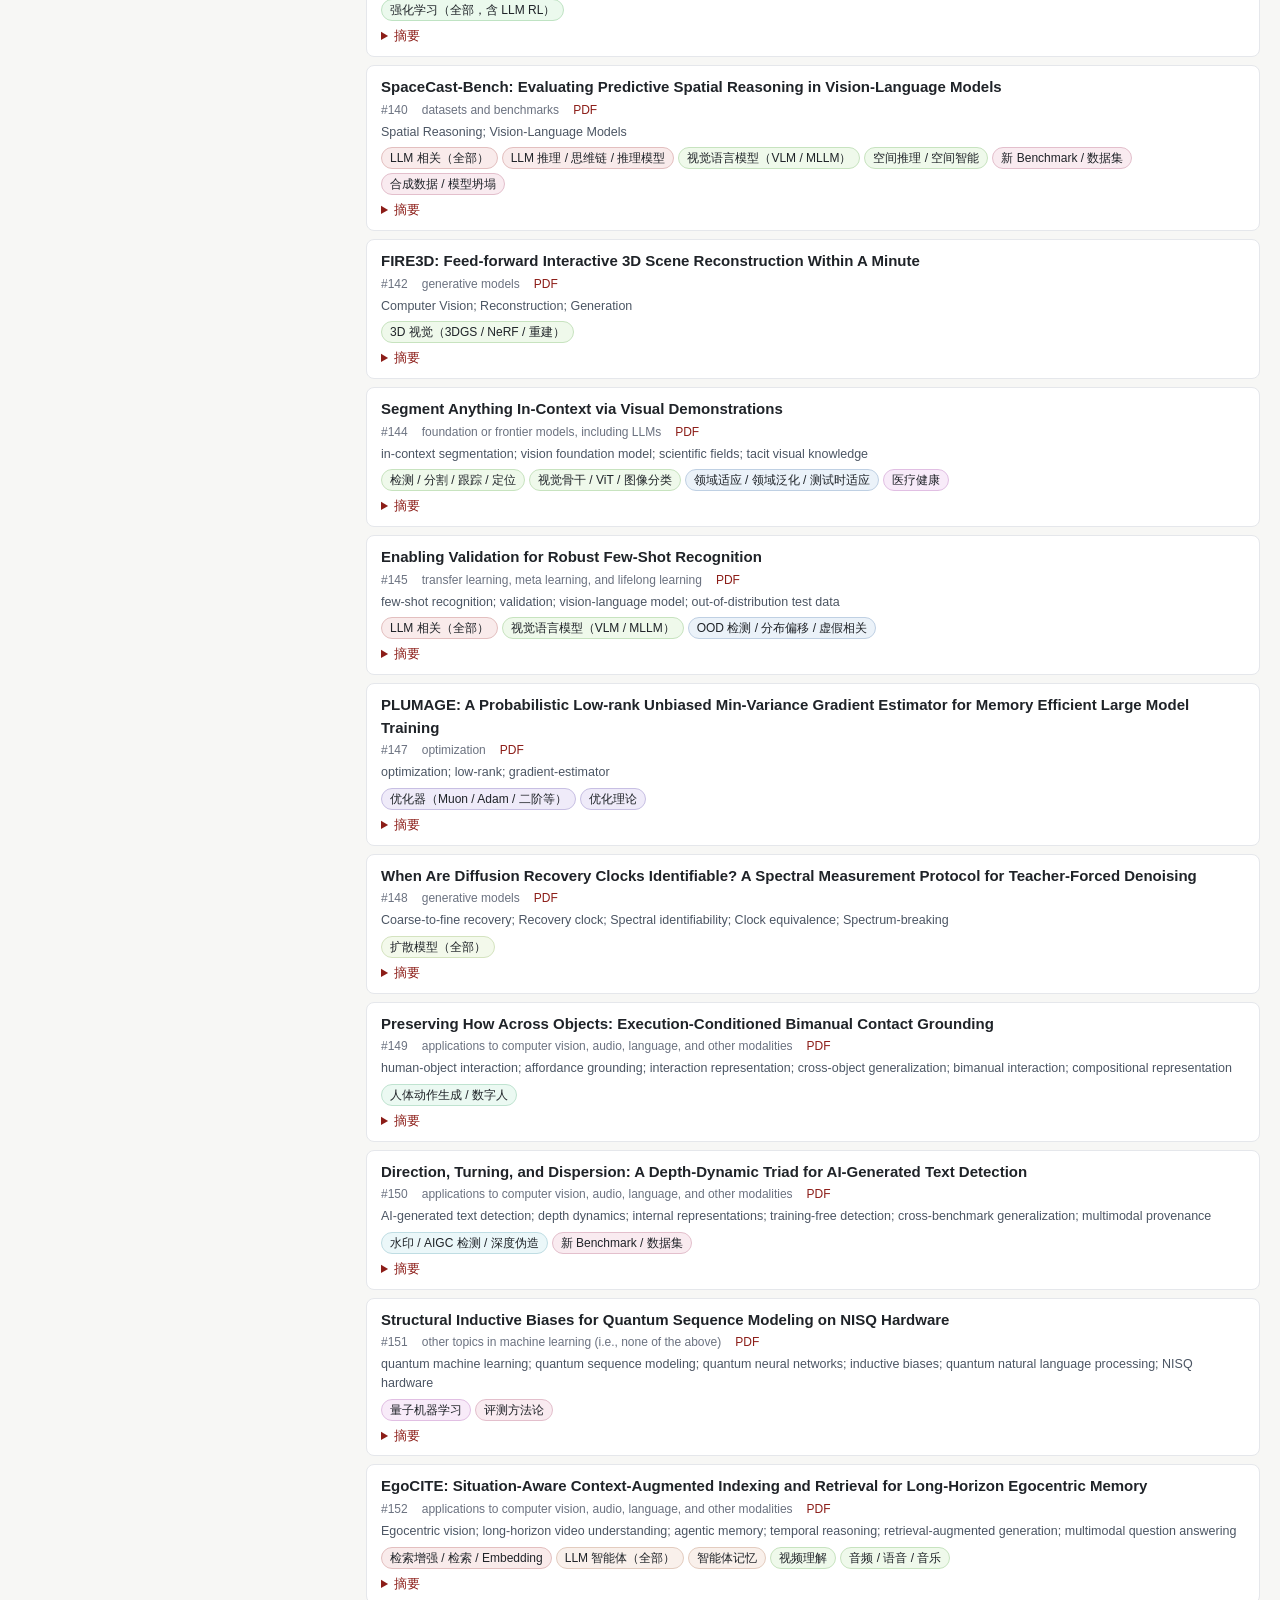
==== commit 5b07b9aa: "Make the trends page entry more visible on the homepage Co-authored-by: Cursor <cursoragent@cursor.c" ====
--- a/docs/index.html
+++ b/docs/index.html
@@ -4,7 +4,7 @@
   <meta charset="utf-8">
   <meta name="viewport" content="width=device-width, initial-scale=1">
   <title>ICLR 2027 投稿分类浏览</title>
-  <link rel="stylesheet" href="style.css?v=bcfb548c5a">
+  <link rel="stylesheet" href="style.css?v=e6e748e607">
 </head>
 <body>
   <header class="topbar">
@@ -79,6 +79,6 @@
     规则见 <a href="https://github.com/yzc-666/iclr2027-explorer/blob/HEAD/scripts/taxonomy.py" target="_blank" rel="noopener">scripts/taxonomy.py</a>。
   </footer>
 
-  <script src="app.js?v=d95350d774"></script>
+  <script src="app.js?v=9d5d722508"></script>
 </body>
 </html>
--- a/docs/style.css
+++ b/docs/style.css
@@ -141,6 +141,15 @@
 .nav a { color: #f6dedc; padding: 6px 10px; border-radius: 6px; white-space: nowrap; }
 .nav a:hover { background: rgba(255, 255, 255, 0.12); text-decoration: none; }
 .nav a.current { background: rgba(255, 255, 255, 0.18); color: #fff; }
+.nav a:not(.current) { border: 1px solid rgba(255, 255, 255, 0.45); color: #fff; }
+.trends-banner {
+  grid-column: 1 / -1; display: flex; gap: 12px; align-items: baseline; padding: 10px 14px;
+  background: var(--accent-soft); border: 1px solid #f0c9c6; border-radius: 8px; color: var(--text);
+}
+.trends-banner:hover { text-decoration: none; border-color: var(--accent); }
+.trends-banner strong { color: var(--accent); white-space: nowrap; }
+.trends-banner span { color: #4b5563; font-size: 13px; }
+.trends-banner .go { margin-left: auto; color: var(--accent); white-space: nowrap; }
 .trends-page .topbar { justify-content: space-between; }
 
 .trends { max-width: 1120px; margin: 0 auto; padding: 20px; }
